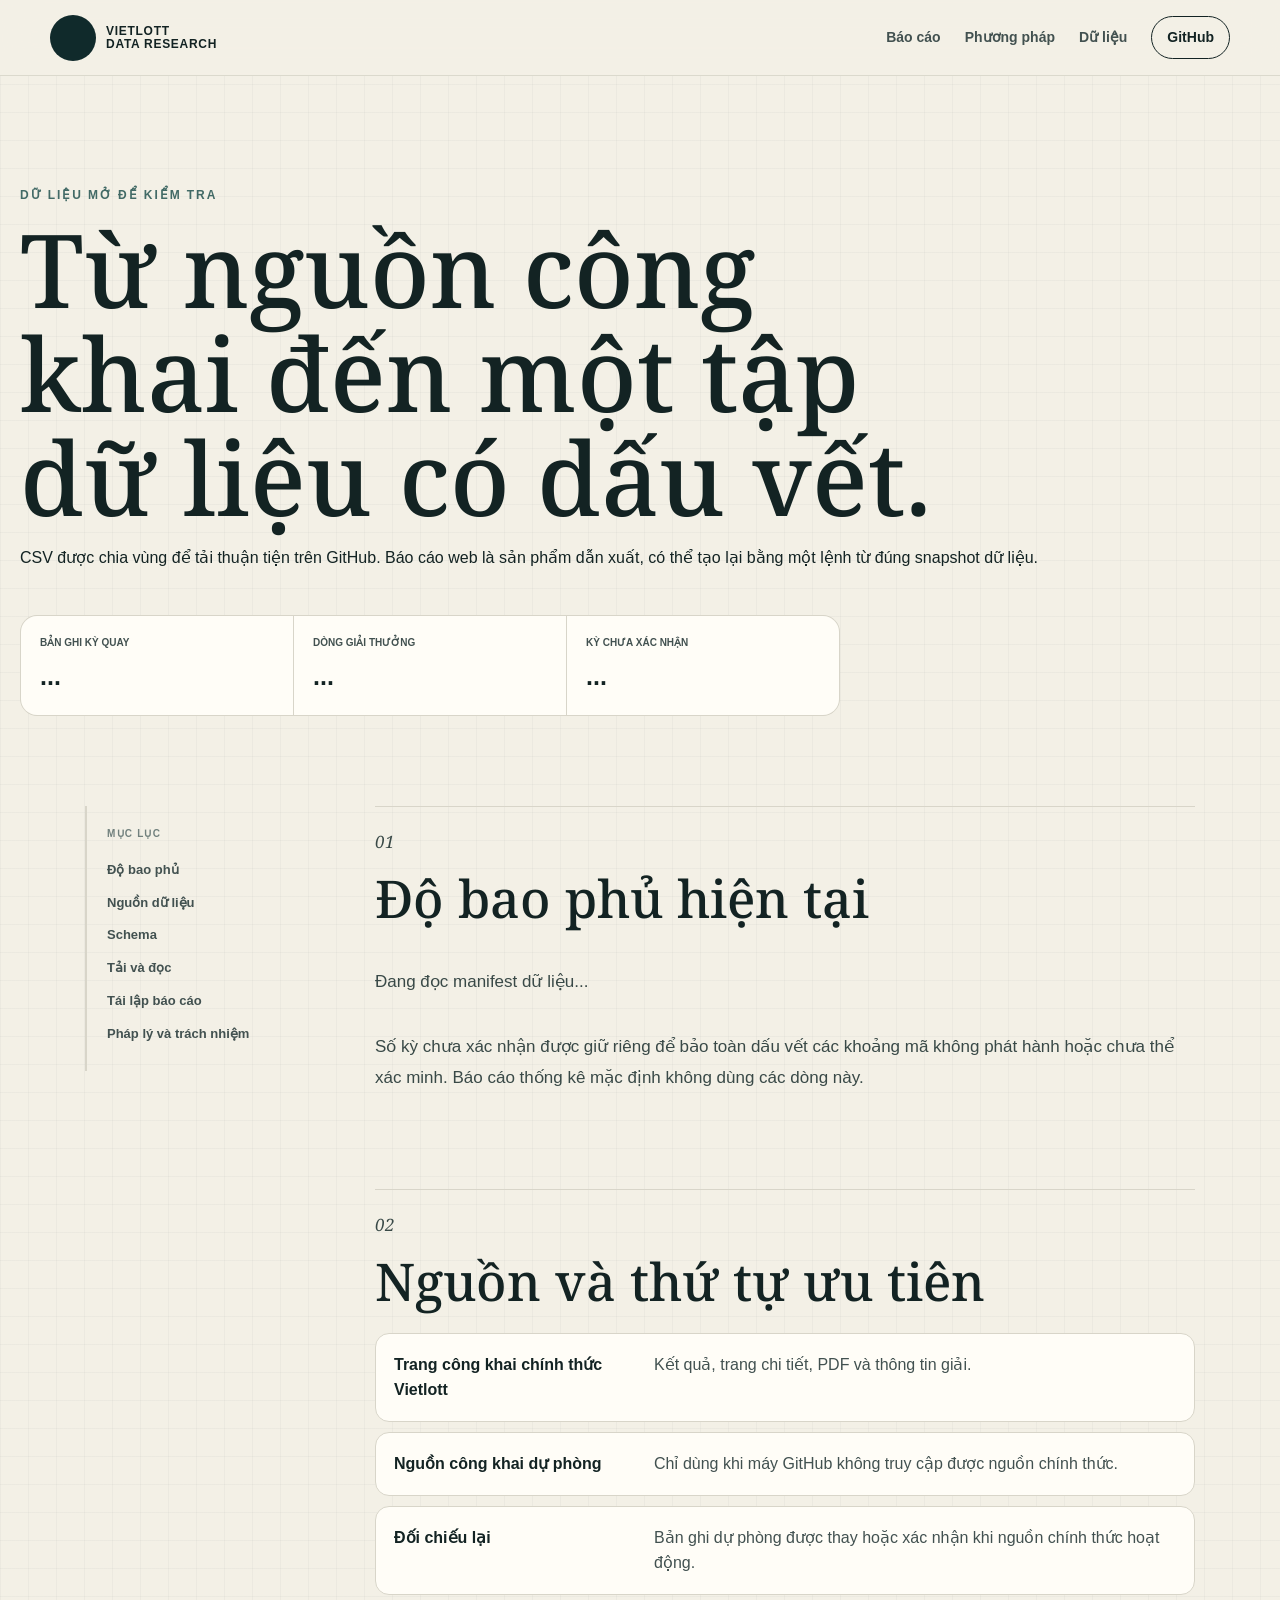
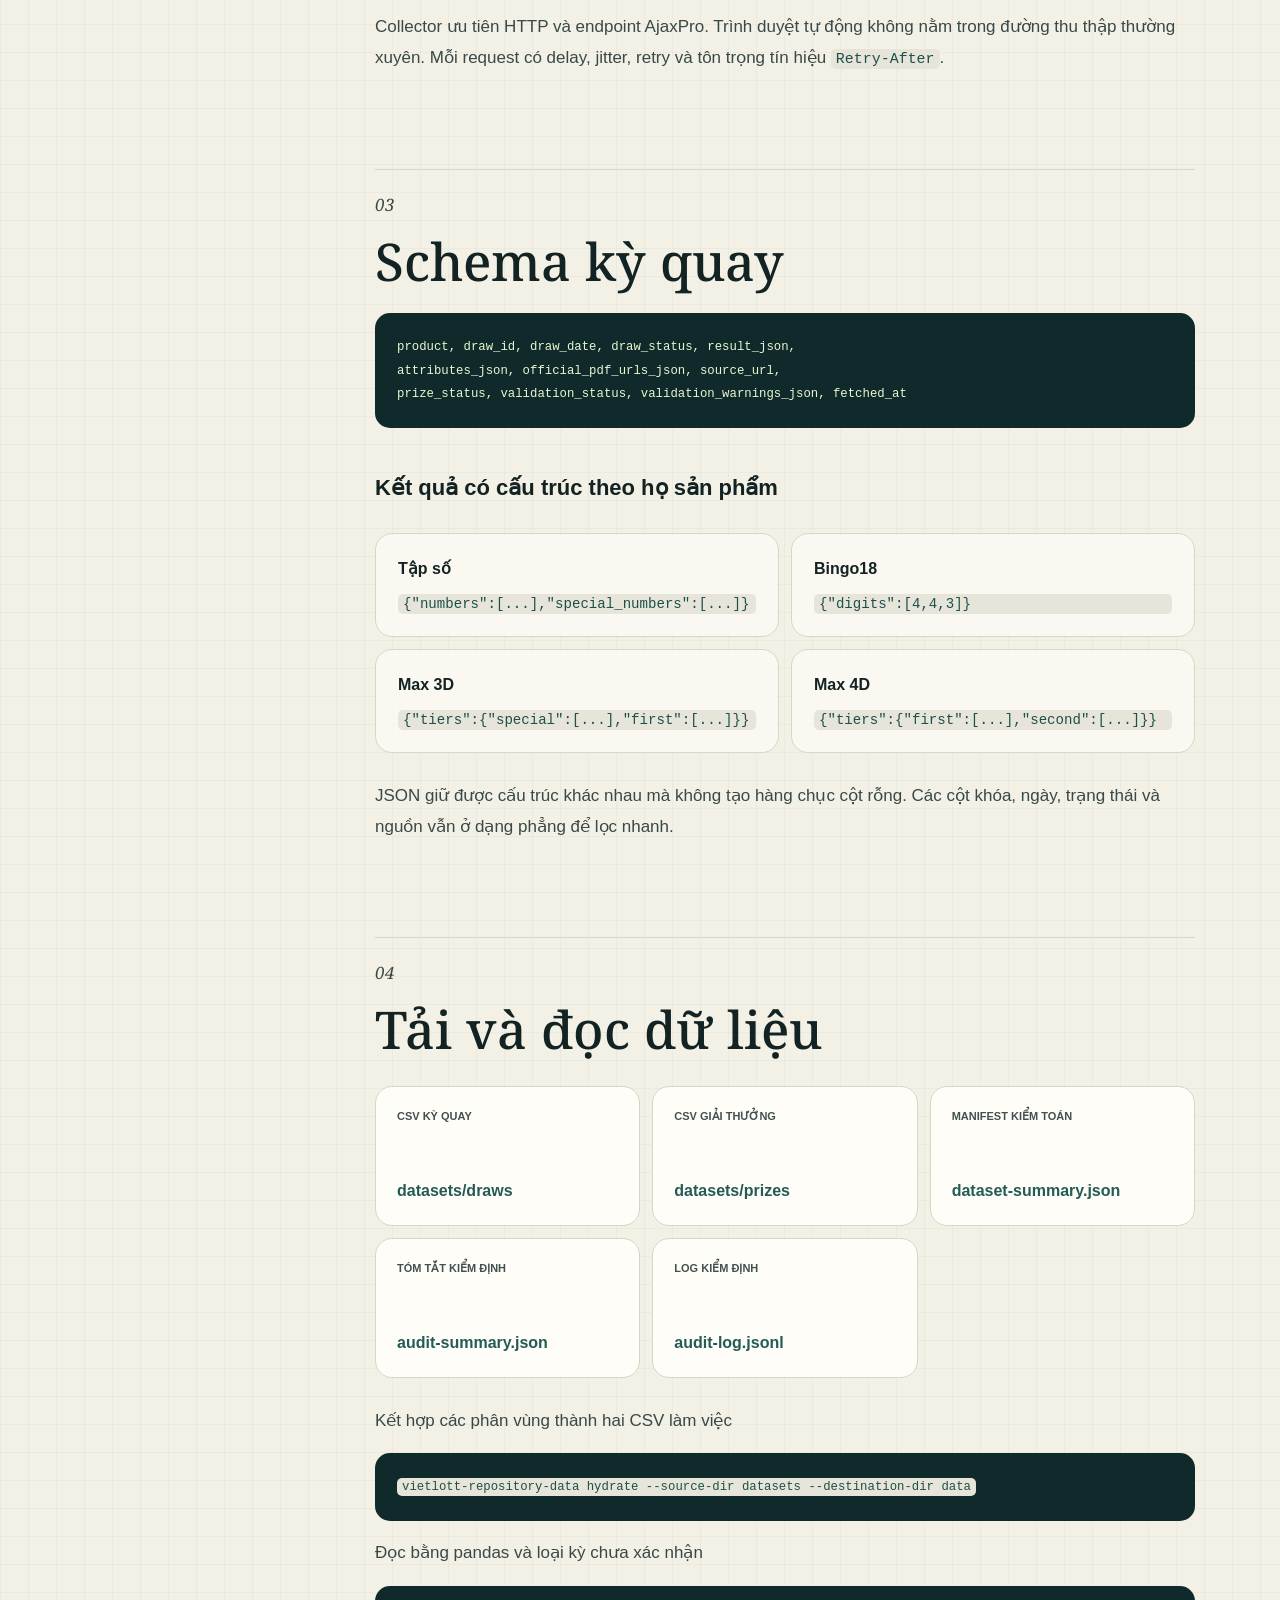
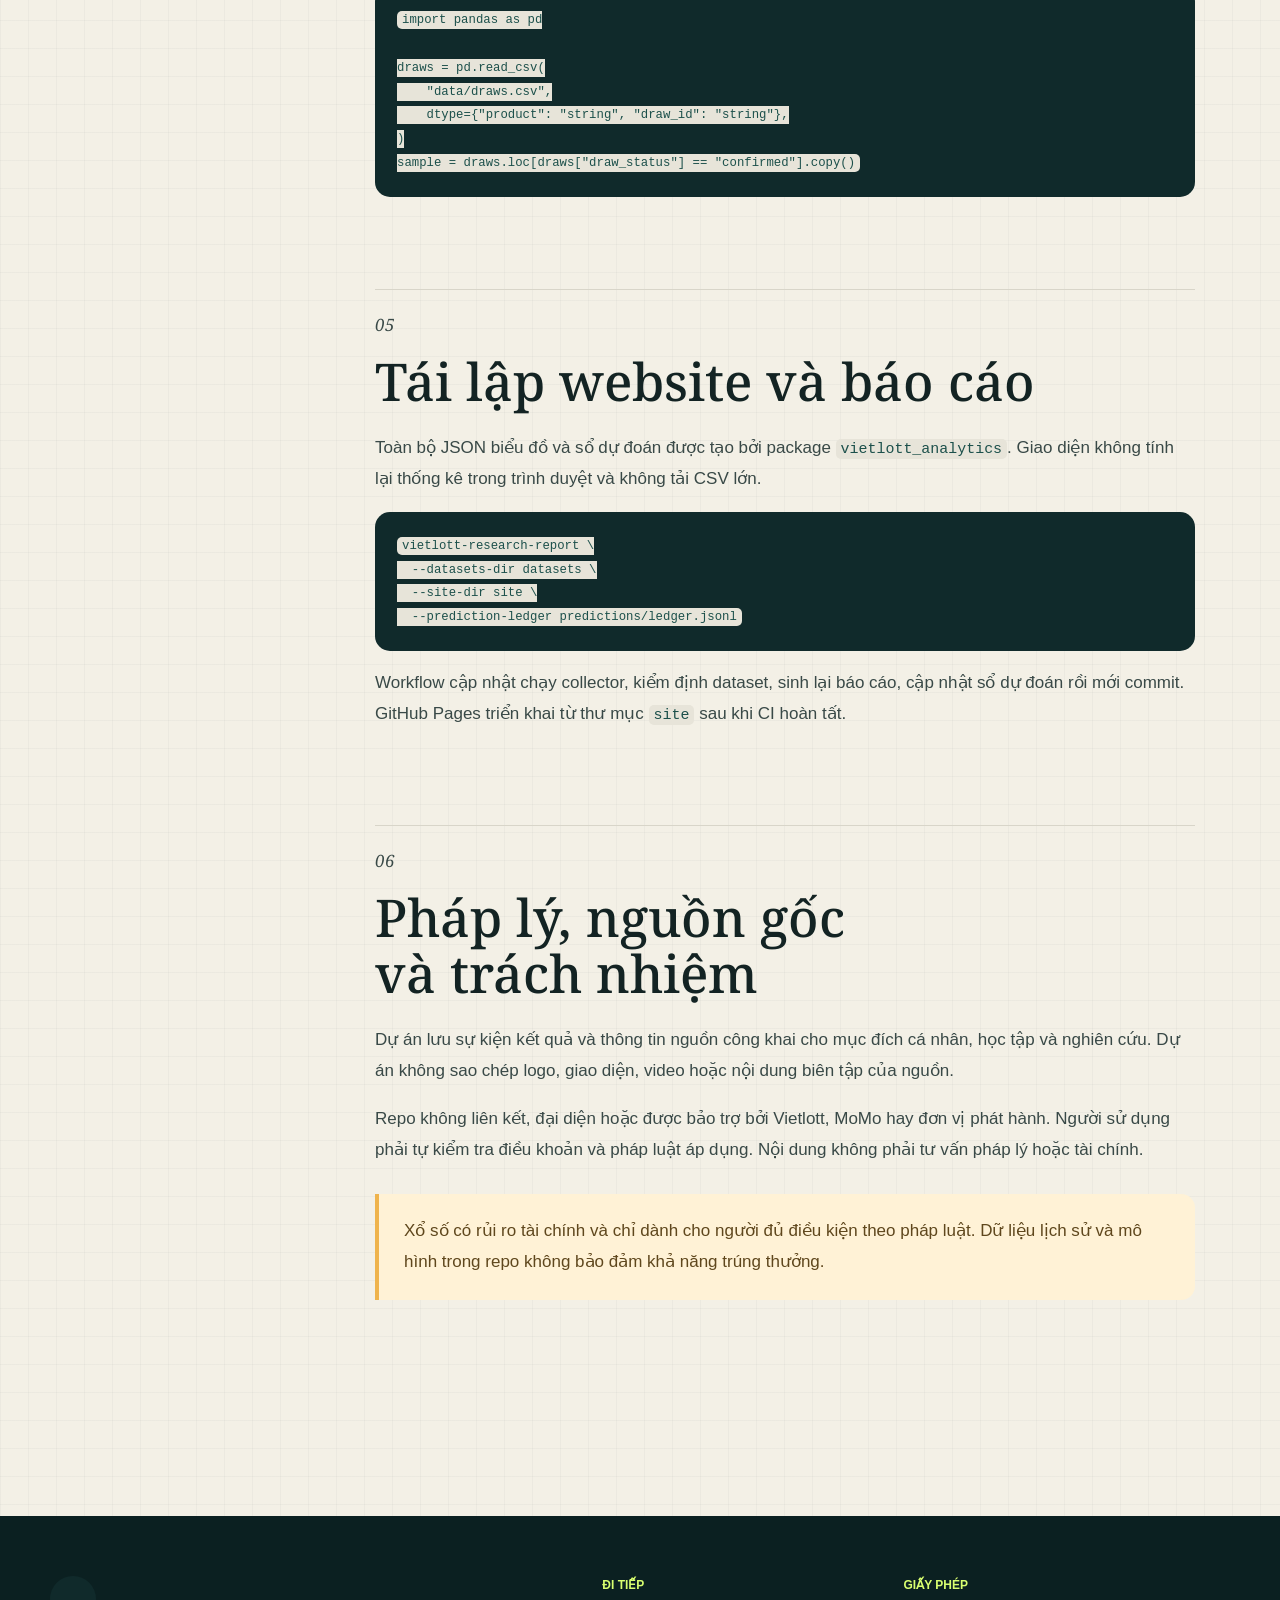
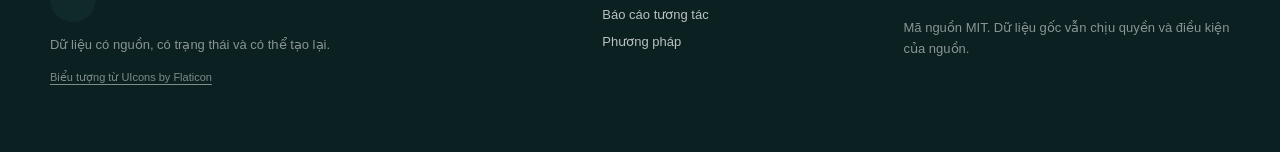
==== site/du-lieu.html @ ab38c153 "Làm rõ tổng kết sổ dự đoán" ====
<!doctype html>
<html lang="vi">
<head>
  <meta charset="utf-8">
  <meta name="viewport" content="width=device-width, initial-scale=1">
  <meta name="description" content="Cấu trúc dữ liệu, nguồn và cách tái lập Vietlott Data Research.">
  <meta name="theme-color" content="#102a2b">
  <title>Dữ liệu và tái lập | Vietlott Data Research</title>
  <link rel="icon" href="assets/favicon.svg?v=20260614-9" type="image/svg+xml">
  <link rel="preconnect" href="https://fonts.googleapis.com">
  <link rel="preconnect" href="https://fonts.gstatic.com" crossorigin>
  <link rel="stylesheet" href="https://fonts.googleapis.com/css2?family=Noto+Serif:ital,wght@0,400;0,500;1,400;1,500&amp;display=swap">
  <link rel="stylesheet" href="https://cdn-uicons.flaticon.com/3.0.0/uicons-regular-rounded/css/uicons-regular-rounded.css">
  <link rel="stylesheet" href="assets/styles.css?v=20260615-3">
  <script src="assets/docs.js?v=20260614-2" defer></script>
</head>
<body>
  <a class="skip-link" href="#main">Bỏ qua điều hướng</a>
  <header class="site-header">
    <a class="brand" href="index.html">
      <span class="brand-mark" aria-hidden="true"><i class="fi fi-rr-crystal-ball"></i></span>
      <span class="brand-copy">Vietlott<br>Data Research</span>
    </a>
    <nav class="site-nav document-nav" aria-label="Điều hướng chính">
      <a href="index.html">Báo cáo</a>
      <a href="phuong-phap.html">Phương pháp</a>
      <a href="du-lieu.html" aria-current="page">Dữ liệu</a>
      <a class="nav-github" href="https://github.com/NhanAZ/vietlott-data-research">GitHub</a>
    </nav>
  </header>

  <main id="main" class="document-shell">
    <header class="document-hero data-hero">
      <p class="eyebrow">Dữ liệu mở để kiểm tra</p>
      <h1>Từ nguồn công khai đến một tập dữ liệu có dấu vết.</h1>
      <p>
        CSV được chia vùng để tải thuận tiện trên GitHub. Báo cáo web là sản phẩm
        dẫn xuất, có thể tạo lại bằng một lệnh từ đúng snapshot dữ liệu.
      </p>
      <div class="document-stats">
        <div><span>Bản ghi kỳ quay</span><strong data-manifest="draw_rows">...</strong></div>
        <div><span>Dòng giải thưởng</span><strong data-manifest="prize_rows">...</strong></div>
        <div><span>Kỳ chưa xác nhận</span><strong data-manifest="not_confirmed_rows">...</strong></div>
      </div>
    </header>

    <div class="document-layout">
      <aside class="document-toc">
        <strong>Mục lục</strong>
        <a href="#bao-phu">Độ bao phủ</a>
        <a href="#nguon">Nguồn dữ liệu</a>
        <a href="#schema">Schema</a>
        <a href="#tai">Tải và đọc</a>
        <a href="#tai-lap">Tái lập báo cáo</a>
        <a href="#phap-ly">Pháp lý và trách nhiệm</a>
      </aside>

      <article class="research-article">
        <section id="bao-phu">
          <p class="article-index">01</p>
          <h2>Độ bao phủ hiện tại</h2>
          <div id="coverage-table" class="table-wrap">
            <p>Đang đọc manifest dữ liệu...</p>
          </div>
          <p>
            Số kỳ chưa xác nhận được giữ riêng để bảo toàn dấu vết các khoảng mã không
            phát hành hoặc chưa thể xác minh. Báo cáo thống kê mặc định không dùng các dòng này.
          </p>
        </section>

        <section id="nguon">
          <p class="article-index">02</p>
          <h2>Nguồn và thứ tự ưu tiên</h2>
          <ol class="source-order">
            <li><strong>Trang công khai chính thức Vietlott</strong><span>Kết quả, trang chi tiết, PDF và thông tin giải.</span></li>
            <li><strong>Nguồn công khai dự phòng</strong><span>Chỉ dùng khi máy GitHub không truy cập được nguồn chính thức.</span></li>
            <li><strong>Đối chiếu lại</strong><span>Bản ghi dự phòng được thay hoặc xác nhận khi nguồn chính thức hoạt động.</span></li>
          </ol>
          <p>
            Collector ưu tiên HTTP và endpoint AjaxPro. Trình duyệt tự động không nằm
            trong đường thu thập thường xuyên. Mỗi request có delay, jitter, retry và
            tôn trọng tín hiệu <code>Retry-After</code>.
          </p>
        </section>

        <section id="schema">
          <p class="article-index">03</p>
          <h2>Schema kỳ quay</h2>
          <div class="code-block">
            <code>product, draw_id, draw_date, draw_status, result_json,<br>
            attributes_json, official_pdf_urls_json, source_url,<br>
            prize_status, validation_status, validation_warnings_json, fetched_at</code>
          </div>
          <h3>Kết quả có cấu trúc theo họ sản phẩm</h3>
          <div class="schema-grid">
            <article><strong>Tập số</strong><code>{"numbers":[...],"special_numbers":[...]}</code></article>
            <article><strong>Bingo18</strong><code>{"digits":[4,4,3]}</code></article>
            <article><strong>Max 3D</strong><code>{"tiers":{"special":[...],"first":[...]}}</code></article>
            <article><strong>Max 4D</strong><code>{"tiers":{"first":[...],"second":[...]}}</code></article>
          </div>
          <p>
            JSON giữ được cấu trúc khác nhau mà không tạo hàng chục cột rỗng. Các cột
            khóa, ngày, trạng thái và nguồn vẫn ở dạng phẳng để lọc nhanh.
          </p>
        </section>

        <section id="tai">
          <p class="article-index">04</p>
          <h2>Tải và đọc dữ liệu</h2>
          <div class="download-grid">
            <a href="https://github.com/NhanAZ/vietlott-data-research/tree/main/datasets/draws">
              <span>CSV kỳ quay</span><strong>datasets/draws</strong>
            </a>
            <a href="https://github.com/NhanAZ/vietlott-data-research/tree/main/datasets/prizes">
              <span>CSV giải thưởng</span><strong>datasets/prizes</strong>
            </a>
            <a href="https://github.com/NhanAZ/vietlott-data-research/blob/main/datasets/metadata/dataset-summary.json">
              <span>Manifest kiểm toán</span><strong>dataset-summary.json</strong>
            </a>
            <a href="data/audit-summary.json">
              <span>Tóm tắt kiểm định</span><strong>audit-summary.json</strong>
            </a>
            <a href="data/audit-log.jsonl">
              <span>Log kiểm định</span><strong>audit-log.jsonl</strong>
            </a>
          </div>
          <p>Kết hợp các phân vùng thành hai CSV làm việc</p>
          <pre><code>vietlott-repository-data hydrate --source-dir datasets --destination-dir data</code></pre>
          <p>Đọc bằng pandas và loại kỳ chưa xác nhận</p>
          <pre><code>import pandas as pd

draws = pd.read_csv(
    "data/draws.csv",
    dtype={"product": "string", "draw_id": "string"},
)
sample = draws.loc[draws["draw_status"] == "confirmed"].copy()</code></pre>
        </section>

        <section id="tai-lap">
          <p class="article-index">05</p>
          <h2>Tái lập website và báo cáo</h2>
          <p>
            Toàn bộ JSON biểu đồ và sổ dự đoán được tạo bởi package
            <code>vietlott_analytics</code>. Giao diện không tính lại thống kê trong
            trình duyệt và không tải CSV lớn.
          </p>
          <pre><code>vietlott-research-report \
  --datasets-dir datasets \
  --site-dir site \
  --prediction-ledger predictions/ledger.jsonl</code></pre>
          <p>
            Workflow cập nhật chạy collector, kiểm định dataset, sinh lại báo cáo,
            cập nhật sổ dự đoán rồi mới commit. GitHub Pages triển khai từ thư mục
            <code>site</code> sau khi CI hoàn tất.
          </p>
        </section>

        <section id="phap-ly">
          <p class="article-index">06</p>
          <h2>Pháp lý, nguồn gốc và trách nhiệm</h2>
          <p>
            Dự án lưu sự kiện kết quả và thông tin nguồn công khai cho mục đích cá
            nhân, học tập và nghiên cứu. Dự án không sao chép logo, giao diện, video
            hoặc nội dung biên tập của nguồn.
          </p>
          <p>
            Repo không liên kết, đại diện hoặc được bảo trợ bởi Vietlott, MoMo hay
            đơn vị phát hành. Người sử dụng phải tự kiểm tra điều khoản và pháp luật
            áp dụng. Nội dung không phải tư vấn pháp lý hoặc tài chính.
          </p>
          <p class="callout warning">
            Xổ số có rủi ro tài chính và chỉ dành cho người đủ điều kiện theo pháp luật.
            Dữ liệu lịch sử và mô hình trong repo không bảo đảm khả năng trúng thưởng.
          </p>
        </section>
      </article>
    </div>
  </main>

  <footer class="site-footer">
    <div class="shell footer-grid">
      <div>
        <span class="brand-mark" aria-hidden="true"><i class="fi fi-rr-crystal-ball"></i></span>
        <p>Dữ liệu có nguồn, có trạng thái và có thể tạo lại.</p>
        <a class="icon-credit" href="https://www.flaticon.com/free-icon-font/crystal-ball_8034121">Biểu tượng từ UIcons by Flaticon</a>
      </div>
      <div><strong>Đi tiếp</strong><a href="index.html">Báo cáo tương tác</a><a href="phuong-phap.html">Phương pháp</a></div>
      <div><strong>Giấy phép</strong><p>Mã nguồn MIT. Dữ liệu gốc vẫn chịu quyền và điều kiện của nguồn.</p></div>
    </div>
  </footer>
</body>
</html>
---- site/assets/styles.css ----
:root {
  --ink: #132323;
  --ink-soft: #425150;
  --forest: #102a2b;
  --forest-2: #173d3c;
  --cream: #f3f0e6;
  --paper: #fffdf7;
  --line: #d8d5c9;
  --acid: #d9ff70;
  --amber: #efb34c;
  --coral: #ed765f;
  --cyan: #64c8c3;
  --blue: #5e79d7;
  --shadow: 0 20px 55px rgb(16 42 43 / 9%);
  --radius: 22px;
  --shell: min(1180px, calc(100vw - 40px));
  --font-display: "Noto Serif", "Times New Roman", serif;
}

* {
  box-sizing: border-box;
}

[hidden] {
  display: none !important;
}

html {
  scroll-behavior: smooth;
}

section[id] {
  scroll-margin-top: 76px;
}

body {
  margin: 0;
  background:
    linear-gradient(rgb(19 35 35 / 3%) 1px, transparent 1px),
    linear-gradient(90deg, rgb(19 35 35 / 3%) 1px, transparent 1px),
    var(--cream);
  background-size: 28px 28px;
  color: var(--ink);
  font-family: "Aptos", "Segoe UI", Arial, sans-serif;
  line-height: 1.6;
}

button,
input,
select {
  font: inherit;
}

a {
  color: inherit;
}

.skip-link {
  position: fixed;
  z-index: 100;
  top: 12px;
  left: 12px;
  padding: 10px 14px;
  background: var(--acid);
  color: var(--forest);
  transform: translateY(-150%);
}

.skip-link:focus {
  transform: translateY(0);
}

.shell {
  width: var(--shell);
  margin-inline: auto;
}

.site-header {
  position: sticky;
  z-index: 50;
  top: 0;
  display: flex;
  align-items: center;
  justify-content: space-between;
  min-height: 76px;
  padding: 12px max(20px, calc((100vw - 1180px) / 2));
  border-bottom: 1px solid rgb(216 213 201 / 85%);
  background: rgb(243 240 230 / 92%);
  backdrop-filter: blur(18px);
}

.brand {
  display: inline-flex;
  gap: 10px;
  align-items: center;
  color: var(--ink);
  text-decoration: none;
}

.brand-mark {
  display: inline-grid;
  width: 46px;
  height: 46px;
  place-items: center;
  border-radius: 50%;
  background: var(--forest);
  color: var(--acid);
}

.brand-mark i {
  display: block;
  height: 23px;
  font-size: 23px;
  line-height: 1;
}

.brand-copy {
  font-size: 12px;
  font-weight: 800;
  line-height: 1.05;
  letter-spacing: 0.06em;
  text-transform: uppercase;
}

.site-nav {
  display: flex;
  gap: 24px;
  align-items: center;
}

.site-nav a {
  color: var(--ink-soft);
  font-size: 14px;
  font-weight: 700;
  text-decoration: none;
}

.site-nav a:hover {
  color: var(--ink);
}

.site-nav .nav-github {
  padding: 9px 15px;
  border: 1px solid var(--ink);
  border-radius: 999px;
  color: var(--ink);
}

.menu-button {
  display: none;
  border: 0;
  background: transparent;
  color: var(--ink);
  font-weight: 800;
}

.hero {
  display: grid;
  min-height: 690px;
  grid-template-columns: 1.1fr 0.9fr;
  gap: 60px;
  align-items: center;
  padding-block: 92px 74px;
}

.eyebrow,
.panel-kicker {
  margin: 0 0 12px;
  color: #426a66;
  font-size: 12px;
  font-weight: 900;
  letter-spacing: 0.16em;
  text-transform: uppercase;
}

.hero h1,
.section-heading h2,
.product-masthead h2,
.closing blockquote {
  font-family: var(--font-display);
  font-kerning: normal;
  text-wrap: balance;
}

.hero h1 {
  max-width: 760px;
  margin: 0;
  font-size: clamp(48px, 6vw, 82px);
  font-weight: 500;
  line-height: 0.96;
  letter-spacing: normal;
}

.hero h1 span {
  color: #54716d;
  font-style: italic;
}

.hero-lead {
  max-width: 660px;
  margin: 34px 0 0;
  color: var(--ink-soft);
  font-size: 19px;
  line-height: 1.65;
}

.hero-actions {
  display: flex;
  gap: 12px;
  margin-top: 34px;
}

.button {
  display: inline-flex;
  min-height: 48px;
  align-items: center;
  justify-content: center;
  padding: 0 20px;
  border-radius: 999px;
  font-size: 14px;
  font-weight: 900;
  text-decoration: none;
}

.button-primary {
  background: var(--forest);
  color: var(--paper);
}

.button-primary:hover {
  background: var(--forest-2);
}

.button-quiet {
  border: 1px solid var(--line);
  background: rgb(255 253 247 / 55%);
}

.hero-figure {
  position: relative;
  min-height: 480px;
  overflow: hidden;
  border-radius: 46% 54% 38% 62% / 55% 44% 56% 45%;
  background:
    radial-gradient(circle at 67% 30%, rgb(217 255 112 / 88%) 0 4%, transparent 4.5%),
    radial-gradient(circle at 24% 70%, rgb(100 200 195 / 48%) 0 7%, transparent 7.5%),
    var(--forest);
  box-shadow: var(--shadow);
  color: var(--paper);
}

.hero-figure::before {
  position: absolute;
  inset: 13%;
  border: 1px dashed rgb(255 255 255 / 25%);
  border-radius: 50%;
  content: "";
}

.orbit {
  position: absolute;
  border: 1px solid rgb(255 255 255 / 14%);
  border-radius: 50%;
}

.orbit-one {
  inset: 25%;
}

.orbit-two {
  inset: 37%;
}

.hero-number {
  position: absolute;
  top: 50%;
  left: 50%;
  display: flex;
  flex-direction: column;
  text-align: center;
  transform: translate(-50%, -50%);
}

.hero-number strong {
  color: var(--acid);
  font-size: clamp(44px, 5.5vw, 76px);
  line-height: 1;
  letter-spacing: -0.06em;
}

.hero-number span {
  margin-top: 8px;
  color: rgb(255 255 255 / 65%);
  font-size: 12px;
  font-weight: 800;
  letter-spacing: 0.11em;
  text-transform: uppercase;
}

.hero-badge {
  position: absolute;
  display: flex;
  min-width: 130px;
  gap: 8px;
  align-items: center;
  padding: 12px 15px;
  border: 1px solid rgb(255 255 255 / 15%);
  border-radius: 16px;
  background: rgb(255 255 255 / 10%);
  box-shadow: 0 14px 32px rgb(0 0 0 / 14%);
  font-size: 12px;
  backdrop-filter: blur(12px);
}

.hero-badge strong {
  color: var(--acid);
  font-size: 19px;
}

.hero-badge-a {
  top: 18%;
  left: 10%;
}

.hero-badge-b {
  right: 7%;
  bottom: 20%;
}

.hero-badge-c {
  bottom: 9%;
  left: 21%;
}

.hero-badge-c span,
.hero-badge-b span {
  color: rgb(255 255 255 / 65%);
}

.status-dot {
  width: 9px;
  height: 9px;
  border-radius: 50%;
  background: var(--acid);
  box-shadow: 0 0 0 5px rgb(217 255 112 / 13%);
}

.quick-read {
  padding-block: 80px 96px;
}

.section-heading {
  display: flex;
  gap: 50px;
  align-items: end;
  justify-content: space-between;
  margin-bottom: 32px;
}

.section-heading.compact {
  display: block;
}

.section-heading h2 {
  max-width: 780px;
  margin: 0;
  font-size: clamp(38px, 5vw, 62px);
  font-weight: 500;
  line-height: 1.08;
  letter-spacing: normal;
}

.section-heading > p {
  max-width: 430px;
  margin: 0;
  color: var(--ink-soft);
}

.principle-grid {
  display: grid;
  grid-template-columns: repeat(3, 1fr);
  gap: 16px;
}

.principle-card {
  position: relative;
  min-height: 270px;
  padding: 30px;
  overflow: hidden;
  border: 1px solid var(--line);
  border-radius: var(--radius);
  background: rgb(255 253 247 / 72%);
}

.principle-card h3 {
  max-width: 250px;
  margin: 74px 0 10px;
  font-size: 23px;
  line-height: 1.15;
}

.principle-card p {
  margin: 0;
  color: var(--ink-soft);
}

.principle-index {
  position: absolute;
  top: 22px;
  right: 24px;
  color: #9aa39c;
  font-family: var(--font-display);
  font-size: 28px;
  font-style: italic;
}

.principle-card::after {
  position: absolute;
  top: 28px;
  left: 28px;
  width: 34px;
  height: 34px;
  border: 8px solid var(--acid);
  border-radius: 50%;
  content: "";
}

.principle-card:nth-child(2)::after {
  border-color: var(--cyan);
}

.principle-card:nth-child(3)::after {
  border-color: var(--amber);
}

.project-stance {
  padding-bottom: 110px;
}

.stance-intro {
  display: grid;
  grid-template-columns: 1.15fr 0.85fr;
  gap: 80px;
  align-items: end;
  padding-top: 46px;
  border-top: 1px solid var(--line);
}

.stance-intro .eyebrow {
  grid-column: 1 / -1;
  margin-bottom: -58px;
}

.stance-intro h2 {
  margin: 0;
  font-family: var(--font-display);
  font-size: clamp(38px, 4.8vw, 62px);
  font-weight: 500;
  line-height: 1.08;
  letter-spacing: normal;
}

.stance-intro > p:last-child {
  margin: 0;
  color: var(--ink-soft);
  font-size: 17px;
}

.stance-verdict {
  display: grid;
  grid-template-columns: 0.7fr 0.55fr 1.4fr;
  gap: 24px;
  align-items: center;
  margin-top: 38px;
  padding: 26px 30px;
  border-radius: 20px;
  background: var(--forest);
  color: var(--paper);
}

.stance-verdict > span {
  color: rgb(255 255 255 / 58%);
  font-size: 11px;
  font-weight: 850;
  letter-spacing: 0.08em;
  text-transform: uppercase;
}

.stance-verdict strong {
  color: var(--acid);
  font-size: 34px;
  letter-spacing: -0.035em;
}

.stance-verdict p {
  margin: 0;
  color: rgb(255 255 255 / 76%);
}

.stance-grid {
  display: grid;
  grid-template-columns: repeat(3, 1fr);
  gap: 12px;
  margin-top: 12px;
}

.stance-grid article {
  min-height: 225px;
  padding: 25px;
  border: 1px solid var(--line);
  border-radius: 18px;
  background: rgb(255 253 247 / 68%);
}

.stance-grid span {
  display: block;
  margin-bottom: 45px;
  color: #5c716e;
  font-size: 10px;
  font-weight: 850;
  letter-spacing: 0.1em;
  text-transform: uppercase;
}

.stance-grid strong {
  display: block;
  font-size: 20px;
  line-height: 1.25;
}

.stance-grid p {
  margin: 10px 0 0;
  color: var(--ink-soft);
  font-size: 13px;
}

.stance-disclaimer {
  margin: 18px 0 0;
  padding-left: 16px;
  border-left: 3px solid var(--coral);
  color: #6f514b;
  font-size: 13px;
}

.data-ribbon {
  border-block: 1px solid rgb(255 255 255 / 12%);
  background: var(--forest);
  color: var(--paper);
}

.data-ribbon-inner {
  display: grid;
  grid-template-columns: repeat(4, 1fr);
}

.data-ribbon-inner > div {
  display: flex;
  min-height: 126px;
  flex-direction: column;
  justify-content: center;
  padding: 24px;
  border-left: 1px solid rgb(255 255 255 / 12%);
}

.data-ribbon-inner > div:last-child {
  border-right: 1px solid rgb(255 255 255 / 12%);
}

.data-ribbon span {
  color: rgb(255 255 255 / 58%);
  font-size: 12px;
  font-weight: 800;
  letter-spacing: 0.11em;
  text-transform: uppercase;
}

.data-ribbon strong {
  color: var(--acid);
  font-size: 29px;
}

.audit-overview {
  padding-block: 100px 0;
}

.audit-summary-grid {
  display: grid;
  grid-template-columns: repeat(3, 1fr);
  gap: 14px;
}

.audit-summary-grid article,
.audit-conclusion-card {
  border: 1px solid var(--line);
  border-radius: 24px;
  background: rgb(255 253 247 / 68%);
  box-shadow: var(--shadow);
}

.audit-summary-grid article {
  padding: 24px;
}

.audit-summary-grid span,
.audit-conclusion-card span,
.audit-mini-grid span {
  display: block;
  color: #426a66;
  font-size: 11px;
  font-weight: 900;
  letter-spacing: 0.11em;
  text-transform: uppercase;
}

.audit-summary-grid strong {
  display: block;
  margin-top: 12px;
  color: var(--forest);
  font-size: 38px;
  line-height: 1;
}

.audit-summary-grid small {
  display: block;
  margin-top: 10px;
  color: var(--ink-soft);
}

.audit-conclusion-card {
  display: grid;
  grid-template-columns: 0.4fr 1fr auto;
  gap: 20px;
  align-items: center;
  margin-top: 14px;
  padding: 24px;
}

.audit-conclusion-card p {
  margin: 0;
  color: var(--ink-soft);
}

.audit-conclusion-card small {
  color: #71807c;
  font-weight: 800;
}

.audit-log-panel {
  margin-top: 14px;
  border: 1px solid var(--line);
  border-radius: 24px;
  background: rgb(255 253 247 / 72%);
  box-shadow: var(--shadow);
}

.audit-log-panel summary {
  display: flex;
  gap: 18px;
  align-items: center;
  justify-content: space-between;
  padding: 20px 24px;
  cursor: pointer;
  list-style: none;
}

.audit-log-panel summary::-webkit-details-marker {
  display: none;
}

.audit-log-panel summary::after {
  display: grid;
  width: 34px;
  height: 34px;
  flex: 0 0 auto;
  place-items: center;
  border: 1px solid var(--line);
  border-radius: 50%;
  content: "+";
  font-size: 20px;
  font-weight: 900;
}

.audit-log-panel[open] summary::after {
  content: "-";
}

.audit-log-panel summary span {
  color: #426a66;
  font-size: 12px;
  font-weight: 900;
  letter-spacing: 0.11em;
  text-transform: uppercase;
}

.audit-log-panel summary strong {
  color: var(--forest);
}

.audit-log-visual {
  display: grid;
  gap: 14px;
  padding: 0 24px 24px;
}

.audit-log-lead,
.audit-signal-card,
.audit-product-card {
  border: 1px solid var(--line);
  border-radius: 20px;
  background: #fbf8ef;
}

.audit-log-lead {
  display: grid;
  grid-template-columns: 1fr auto;
  gap: 18px;
  align-items: center;
  padding: 18px;
}

.audit-log-lead span,
.audit-signal-card span,
.audit-product-top span {
  display: block;
  color: #55716d;
  font-size: 10px;
  font-weight: 900;
  letter-spacing: 0.1em;
  text-transform: uppercase;
}

.audit-log-lead strong,
.audit-signal-card strong {
  display: block;
  margin-top: 6px;
  line-height: 1.35;
}

.audit-log-statuses,
.audit-status-pills {
  display: flex;
  flex-wrap: wrap;
  gap: 7px;
}

.audit-status-pill {
  display: inline-flex;
  gap: 6px;
  align-items: center;
  padding: 6px 9px;
  border-radius: 999px;
  background: #edf0e6;
  color: #50605c;
  font-size: 11px;
  font-weight: 850;
}

.audit-status-pill.watch {
  background: rgb(239 179 76 / 18%);
  color: #8a5b12;
}

.audit-status-pill.review {
  background: rgb(237 118 95 / 18%);
  color: #9d3c2b;
}

.audit-status-pill.skipped {
  background: #ebe3d2;
  color: #756751;
}

.audit-signal-card {
  padding: 18px;
  border-left-width: 5px;
}

.audit-signal-card.watch,
.audit-product-card.watch {
  border-left-color: var(--amber);
}

.audit-signal-card.review,
.audit-product-card.review {
  border-left-color: var(--coral);
}

.audit-signal-card.pass,
.audit-product-card.pass {
  border-left-color: #9ab7a5;
}

.audit-signal-card.skipped,
.audit-product-card.skipped {
  border-left-color: #b9b3a5;
}

.audit-signal-card p {
  margin: 8px 0 0;
  color: var(--ink-soft);
}

.audit-log-products {
  display: grid;
  grid-template-columns: repeat(2, minmax(0, 1fr));
  gap: 12px;
}

.audit-product-card {
  padding: 16px;
  border-left-width: 5px;
}

.audit-product-top {
  display: flex;
  gap: 12px;
  align-items: start;
  justify-content: space-between;
}

.audit-product-top strong {
  display: block;
  margin-top: 4px;
  font-size: 18px;
}

.audit-product-top small {
  flex: 0 0 auto;
  color: #6d7976;
  font-weight: 800;
}

.audit-product-card .audit-status-pills {
  margin-top: 12px;
}

.audit-signal {
  display: grid;
  gap: 3px;
  margin: 14px 0 0;
  padding: 12px;
  border-radius: 14px;
  background: #f0eadf;
}

.audit-signal b,
.audit-signal span,
.audit-signal em {
  display: block;
}

.audit-signal span,
.audit-product-card > p {
  color: var(--ink-soft);
  font-size: 13px;
}

.audit-signal em {
  color: #5b6d69;
  font-style: normal;
  font-weight: 850;
}

.audit-product-card > p {
  margin: 12px 0 0;
}

.audit-log-actions {
  display: flex;
  gap: 10px;
  justify-content: flex-end;
  padding: 2px 24px 24px;
}

.audit-log-actions a {
  display: inline-flex;
  min-height: 44px;
  align-items: center;
  justify-content: center;
  padding: 10px 14px;
  border: 1px solid var(--forest);
  border-radius: 999px;
  background: var(--paper);
  box-shadow: 0 4px 12px rgb(16 42 43 / 5%);
  color: var(--forest);
  font-size: 13px;
  font-weight: 900;
  text-decoration: none;
}

.audit-log-actions a:hover {
  background: var(--forest);
  color: var(--paper);
}

.analysis-section {
  padding-block: 110px;
}

.product-tabs {
  display: flex;
  gap: 8px;
  margin-bottom: 24px;
  padding: 7px;
  overflow-x: auto;
  border: 1px solid var(--line);
  border-radius: 18px;
  background: rgb(255 253 247 / 60%);
}

.product-tab {
  flex: 0 0 auto;
  padding: 10px 15px;
  border: 0;
  border-radius: 12px;
  background: transparent;
  color: var(--ink-soft);
  cursor: pointer;
  font-size: 13px;
  font-weight: 850;
}

.product-tab[aria-selected="true"] {
  background: var(--forest);
  color: var(--acid);
  box-shadow: 0 8px 22px rgb(16 42 43 / 20%);
}

.product-tab .inactive-tag {
  margin-left: 5px;
  color: #9ba6a3;
  font-size: 9px;
  text-transform: uppercase;
}

.loading-card {
  display: flex;
  min-height: 72px;
  gap: 12px;
  align-items: center;
  justify-content: center;
  margin-bottom: 18px;
  border: 1px solid var(--line);
  border-radius: 16px;
  background: rgb(255 253 247 / 64%);
  color: var(--ink-soft);
  font-size: 13px;
}

.loader {
  width: 18px;
  height: 18px;
  border: 2px solid #c8c8bf;
  border-top-color: var(--forest);
  border-radius: 50%;
  animation: spin 0.8s linear infinite;
}

@keyframes spin {
  to { transform: rotate(360deg); }
}

.dashboard,
.analysis-kind {
  display: grid;
  gap: 18px;
}

.dashboard > *,
.analysis-kind,
.two-column > *,
.panel,
.heatmap-wrap,
.table-wrap {
  min-width: 0;
  max-width: 100%;
}

.panel {
  padding: 28px;
  border: 1px solid var(--line);
  border-radius: var(--radius);
  background: rgb(255 253 247 / 88%);
  box-shadow: 0 7px 24px rgb(16 42 43 / 4%);
}

.panel-dark {
  border-color: transparent;
  background: var(--forest);
  color: var(--paper);
}

.product-masthead {
  display: flex;
  min-height: 230px;
  align-items: end;
  justify-content: space-between;
  background:
    radial-gradient(circle at 80% 10%, rgb(217 255 112 / 19%), transparent 25%),
    linear-gradient(130deg, var(--forest), #1b4643);
}

.product-masthead h2 {
  margin: 0;
  font-size: clamp(48px, 7vw, 78px);
  font-weight: 500;
  line-height: 0.95;
  letter-spacing: normal;
}

.product-masthead p {
  max-width: 680px;
  margin: 15px 0 0;
  color: rgb(255 255 255 / 65%);
}

.panel-dark .panel-kicker {
  color: var(--acid);
}

.latest-draw {
  display: flex;
  min-width: 180px;
  flex-direction: column;
  align-items: flex-end;
  text-align: right;
}

.latest-draw span,
.latest-draw time {
  color: rgb(255 255 255 / 55%);
  font-size: 12px;
}

.latest-draw strong {
  color: var(--acid);
  font-size: 34px;
}

.metric-grid {
  display: grid;
  grid-template-columns: repeat(5, 1fr);
  gap: 12px;
}

.metric-card {
  min-height: 145px;
  padding: 23px;
  border: 1px solid var(--line);
  border-radius: 18px;
  background: var(--paper);
}

.metric-card span {
  display: block;
  margin-bottom: 15px;
  color: var(--ink-soft);
  font-size: 11px;
  font-weight: 850;
  letter-spacing: 0.1em;
  text-transform: uppercase;
}

.metric-card strong {
  display: block;
  font-size: 31px;
  line-height: 1;
}

.metric-card small {
  display: block;
  margin-top: 9px;
  color: #73807e;
}

.panel-heading {
  display: flex;
  gap: 24px;
  align-items: start;
  justify-content: space-between;
  margin-bottom: 24px;
}

.panel-heading h3 {
  margin: 0;
  font-size: 25px;
  line-height: 1.15;
  text-wrap: balance;
}

.panel-heading .panel-kicker {
  margin-bottom: 6px;
}

.conclusion-panel {
  overflow: hidden;
  background:
    radial-gradient(circle at 100% 0, rgb(100 200 195 / 14%), transparent 30%),
    var(--paper);
}

.verdict {
  padding: 7px 12px;
  border: 1px solid #b8c1bc;
  border-radius: 999px;
  color: #315c57;
  font-size: 11px;
  font-weight: 900;
  letter-spacing: 0.08em;
  text-transform: uppercase;
}

.verdict.alert {
  border-color: #e9b0a3;
  color: #a84232;
}

.conclusion-layout {
  display: grid;
  grid-template-columns: 1.4fr 1fr;
  gap: 46px;
  align-items: center;
}

.big-explanation {
  margin: 0;
  font-family: var(--font-display);
  font-size: 31px;
  line-height: 1.35;
  letter-spacing: normal;
}

.test-metrics {
  display: grid;
  grid-template-columns: repeat(3, minmax(0, 1fr));
  gap: 10px;
}

.test-metric {
  display: flex;
  min-width: 0;
  min-height: 112px;
  flex-direction: column;
  justify-content: space-between;
  padding: 14px;
  border: 1px solid var(--line);
  border-radius: 14px;
  background: rgb(243 240 230 / 58%);
}

.test-metric span {
  display: block;
  color: var(--ink-soft);
  font-size: 10px;
  font-weight: 850;
  letter-spacing: 0.08em;
  line-height: 1.35;
  text-wrap: balance;
  text-transform: uppercase;
}

.test-metric strong {
  display: block;
  margin-top: 5px;
  font-size: 20px;
  line-height: 1.1;
  overflow-wrap: anywhere;
}

.audit-panel {
  background:
    radial-gradient(circle at 0 0, rgb(217 255 112 / 14%), transparent 28%),
    var(--paper);
}

.audit-mini-grid {
  display: grid;
  grid-template-columns: repeat(5, 1fr);
  gap: 10px;
  margin: 22px 0;
}

.audit-mini-grid article {
  padding: 14px;
  border: 1px solid var(--line);
  border-radius: 15px;
  background: rgb(243 240 230 / 58%);
}

.audit-mini-grid strong {
  display: block;
  margin-top: 8px;
  font-size: 20px;
}

.audit-test-list {
  display: block;
}

.audit-test-details {
  overflow: hidden;
  border: 1px solid var(--line);
  border-radius: 18px;
  background: rgb(255 253 247 / 72%);
}

.audit-test-details summary {
  display: flex;
  align-items: center;
  justify-content: space-between;
  gap: 14px;
  padding: 15px 16px;
  cursor: pointer;
  list-style: none;
}

.audit-test-details summary::-webkit-details-marker {
  display: none;
}

.audit-test-details summary::after {
  flex: 0 0 auto;
  content: "Mở chi tiết";
  padding: 8px 12px;
  border: 1px solid var(--ink);
  border-radius: 999px;
  color: var(--ink);
  font-size: 12px;
  font-weight: 900;
}

.audit-test-details[open] summary {
  border-bottom: 1px solid var(--line);
}

.audit-test-details[open] summary::after {
  content: "Thu gọn";
}

.audit-test-details summary span {
  color: #5c6d6a;
  font-size: 11px;
  font-weight: 850;
  letter-spacing: 0.08em;
  text-transform: uppercase;
}

.audit-test-details summary strong {
  display: block;
  font-size: 17px;
}

.audit-test-list-inner {
  display: grid;
  gap: 10px;
  padding: 12px;
}

.audit-test-details:not([open]) > .audit-test-list-inner {
  display: none;
}

.audit-test-row {
  display: grid;
  grid-template-columns: 1fr minmax(260px, 0.6fr);
  gap: 18px;
  padding: 16px;
  border: 1px solid var(--line);
  border-left-width: 5px;
  border-radius: 18px;
  background: rgb(255 253 247 / 72%);
}

.audit-test-row.pass {
  border-left-color: #9ab7a5;
}

.audit-test-row.watch {
  border-left-color: var(--amber);
}

.audit-test-row.review {
  border-left-color: var(--coral);
}

.audit-test-row.skipped {
  border-left-color: #b9b3a5;
}

.audit-test-row span {
  color: #5c6d6a;
  font-size: 11px;
  font-weight: 850;
  letter-spacing: 0.08em;
  text-transform: uppercase;
}

.audit-test-row strong {
  display: block;
  margin-top: 5px;
  font-size: 18px;
  line-height: 1.2;
}

.audit-test-row p {
  margin: 8px 0 0;
  color: var(--ink-soft);
  font-size: 13px;
}

.audit-test-row dl {
  display: grid;
  grid-template-columns: repeat(2, 1fr);
  gap: 8px;
  margin: 0;
}

.audit-test-row dl div {
  padding: 9px;
  border-radius: 12px;
  background: #f1ede2;
}

.audit-test-row dt {
  color: #667673;
  font-size: 10px;
  font-weight: 850;
  text-transform: uppercase;
}

.audit-test-row dd {
  margin: 3px 0 0;
  font-weight: 900;
}

.audit-family-list {
  display: grid;
  grid-template-columns: repeat(2, 1fr);
  gap: 10px;
  margin-top: 12px;
}

.audit-family-list article {
  padding: 12px;
  border-radius: 14px;
  background: #f1ede2;
}

.audit-family-list strong,
.audit-family-list span {
  display: block;
}

.audit-family-list span {
  margin-top: 4px;
  color: var(--ink-soft);
}

.method-note {
  margin: 20px 0 0;
  color: #687572;
  font-size: 12px;
}

.two-column {
  display: grid;
  grid-template-columns: repeat(2, minmax(0, 1fr));
  gap: 18px;
}

.number-map-layout {
  display: grid;
  grid-template-columns: 1.55fr 0.75fr;
  gap: 30px;
}

.number-grid {
  display: grid;
  grid-template-columns: repeat(10, minmax(36px, 1fr));
  gap: 8px;
}

.number-cell {
  position: relative;
  display: grid;
  aspect-ratio: 1;
  place-items: center;
  border: 1px solid rgb(19 35 35 / 10%);
  border-radius: 50%;
  color: var(--ink);
  cursor: pointer;
  font-size: 13px;
  font-weight: 900;
  transition: transform 150ms ease, box-shadow 150ms ease;
}

.number-cell:hover,
.number-cell.selected {
  z-index: 1;
  box-shadow: 0 8px 18px rgb(16 42 43 / 16%);
  transform: translateY(-3px);
}

.number-cell.selected {
  outline: 3px solid var(--ink);
  outline-offset: 2px;
}

.number-profile {
  min-height: 100%;
  padding: 24px;
  border-radius: 20px;
  background: var(--forest);
  color: var(--paper);
}

.profile-number {
  display: grid;
  grid-template-columns: auto minmax(0, 1fr);
  gap: 18px;
  align-items: center;
}

.profile-number strong {
  display: grid;
  width: 66px;
  height: 66px;
  place-items: center;
  border-radius: 50%;
  background: var(--acid);
  color: var(--forest);
  font-size: 26px;
}

.profile-number span {
  color: rgb(255 255 255 / 55%);
  font-size: 11px;
  font-weight: 850;
  line-height: 1.45;
  text-wrap: balance;
  text-transform: uppercase;
}

.profile-stats {
  display: grid;
  gap: 12px;
  margin-top: 24px;
}

.profile-stat {
  display: flex;
  align-items: end;
  justify-content: space-between;
  padding-bottom: 10px;
  border-bottom: 1px solid rgb(255 255 255 / 12%);
}

.profile-stat span {
  color: rgb(255 255 255 / 55%);
  font-size: 12px;
}

.profile-stat strong {
  font-size: 18px;
}

.legend {
  display: flex;
  gap: 13px;
  color: var(--ink-soft);
  font-size: 11px;
}

.legend span {
  display: flex;
  gap: 5px;
  align-items: center;
}

.legend i {
  width: 10px;
  height: 10px;
  border-radius: 50%;
}

.legend-low { background: #9eb7df; }
.legend-neutral { background: #e8e4d7; }
.legend-high { background: #ef967f; }

.tiny-label {
  color: #778380;
  font-size: 10px;
  font-weight: 850;
  letter-spacing: 0.08em;
  text-transform: uppercase;
}

.bar-chart {
  display: grid;
  gap: 11px;
}

.bar-row {
  display: grid;
  grid-template-columns: 48px minmax(0, 1fr) 64px;
  gap: 10px;
  align-items: center;
  font-size: 12px;
}

.bar-label {
  overflow: hidden;
  font-weight: 850;
  text-overflow: ellipsis;
  white-space: nowrap;
}

.bar-track {
  display: block;
  height: 10px;
  overflow: hidden;
  border-radius: 999px;
  background: #eae6da;
}

.bar-fill {
  display: block;
  height: 100%;
  border-radius: inherit;
  background: var(--cyan);
  box-shadow: inset 0 0 0 1px rgb(16 42 43 / 5%);
}

.bar-fill.warm {
  background: var(--coral);
}

.bar-fill.cool {
  background: var(--blue);
}

.bar-value {
  color: var(--ink-soft);
  text-align: right;
}

.month-chart {
  display: grid;
  grid-template-columns: repeat(12, 1fr);
  gap: 7px;
}

.month-cell {
  min-height: 90px;
  padding: 10px 6px;
  border-radius: 13px;
  text-align: center;
}

.month-cell span {
  display: block;
  font-size: 10px;
  font-weight: 850;
  text-transform: uppercase;
}

.month-cell strong {
  display: block;
  margin-top: 8px;
  font-size: 16px;
}

.month-cell small {
  color: rgb(19 35 35 / 58%);
}

.subchart-title {
  margin: 28px 0 12px;
  font-size: 13px;
}

.weekday-chart {
  grid-template-columns: repeat(7, 1fr);
}

.heatmap-wrap {
  width: 100%;
  overflow-x: auto;
}

.heatmap {
  width: 100%;
  min-width: 760px;
  border-collapse: separate;
  border-spacing: 4px;
  font-size: 10px;
}

.heatmap th {
  color: #6f7b78;
  font-weight: 800;
}

.heatmap td {
  min-width: 28px;
  height: 28px;
  border-radius: 7px;
  text-align: center;
}

.svg-chart svg {
  display: block;
  width: 100%;
  height: auto;
  overflow: visible;
}

.svg-chart text {
  fill: #697673;
  font: 10px "Segoe UI", sans-serif;
}

.structure-summary {
  display: grid;
  gap: 24px;
}

.structure-group h4 {
  margin: 0 0 11px;
  font-size: 13px;
}

.distribution-pills {
  display: flex;
  flex-wrap: wrap;
  gap: 7px;
}

.distribution-pill {
  padding: 7px 10px;
  border-radius: 999px;
  background: #ece8dc;
  color: var(--ink-soft);
  font-size: 11px;
}

.distribution-pill strong {
  color: var(--ink);
}

.table-wrap {
  overflow-x: auto;
}

.data-table {
  width: 100%;
  border-collapse: collapse;
  font-size: 13px;
}

.data-table th,
.data-table td {
  padding: 12px 10px;
  border-bottom: 1px solid var(--line);
  text-align: left;
}

.data-table th {
  color: #74817e;
  font-size: 10px;
  letter-spacing: 0.06em;
  text-transform: uppercase;
}

.data-table td:last-child,
.data-table th:last-child {
  text-align: right;
}

.backtest-score {
  display: grid;
  grid-template-columns: repeat(3, minmax(0, 1fr));
  gap: 15px;
  align-items: center;
}

.backtest-side {
  padding: 17px;
  border-radius: 16px;
  background: #ebe7dc;
}

.backtest-side.model {
  background: var(--forest);
  color: var(--paper);
}

.backtest-side span {
  display: block;
  color: #73807d;
  font-size: 10px;
  font-weight: 850;
  letter-spacing: 0.06em;
  text-transform: uppercase;
}

.backtest-side.model span {
  color: rgb(255 255 255 / 55%);
}

.backtest-side strong {
  display: block;
  margin-top: 5px;
  font-size: 27px;
}

.backtest-vs {
  color: #82908d;
  font-size: 11px;
  font-weight: 900;
}

.backtest-verdict {
  margin: 18px 0 0;
  padding-top: 14px;
  border-top: 1px solid var(--line);
  color: var(--ink-soft);
}

.backtest-evidence {
  margin: 12px 0 0;
  padding: 13px 14px;
  border: 1px solid var(--line);
  border-radius: 14px;
  background: #f1ede2;
  color: #64716f;
  font-size: 12px;
  line-height: 1.55;
}

.backtest-evidence span {
  display: block;
  margin-bottom: 3px;
  color: #315f5b;
  font-size: 10px;
  font-weight: 900;
  letter-spacing: 0.08em;
  text-transform: uppercase;
}

.technical-details {
  margin-top: 12px;
  color: #64716f;
  font-size: 12px;
}

.technical-details summary {
  width: fit-content;
  cursor: pointer;
  color: #315f5b;
  font-weight: 800;
}

.technical-details p {
  margin: 8px 0 0;
}

.prize-report {
  display: grid;
  grid-template-columns: repeat(2, 1fr);
  gap: 10px;
}

.prize-metric {
  padding: 16px;
  border-radius: 15px;
  background: #ece8dc;
}

.prize-metric span {
  display: block;
  color: #707c79;
  font-size: 10px;
  font-weight: 850;
  text-transform: uppercase;
}

.prize-metric strong {
  display: block;
  margin-top: 5px;
  font-size: 19px;
}

.recent-draws {
  display: grid;
  grid-template-columns: repeat(3, 1fr);
  gap: 9px;
}

.draw-card {
  padding: 15px;
  border: 1px solid var(--line);
  border-radius: 15px;
  background: #fbf9f2;
}

.draw-meta {
  display: flex;
  justify-content: space-between;
  color: #727f7c;
  font-size: 10px;
  font-weight: 800;
}

.draw-balls {
  display: flex;
  flex-wrap: wrap;
  gap: 5px;
  margin-top: 12px;
}

.ball {
  display: inline-grid;
  min-width: 29px;
  height: 29px;
  padding-inline: 5px;
  place-items: center;
  border-radius: 999px;
  background: var(--forest);
  color: var(--paper);
  font-size: 10px;
  font-weight: 900;
}

.ball.special {
  background: var(--amber);
  color: var(--ink);
}

.sequence-chip {
  display: inline-block;
  margin: 5px 5px 0 0;
  padding: 5px 8px;
  border-radius: 7px;
  background: #e7e4d8;
  font: 700 11px ui-monospace, Consolas, monospace;
}

.prediction-section {
  padding-block: 110px;
  background:
    radial-gradient(circle at 90% 15%, rgb(217 255 112 / 17%), transparent 25%),
    var(--forest);
  color: var(--paper);
}

.section-heading.light .eyebrow {
  color: var(--acid);
}

.section-heading.light > p {
  color: rgb(255 255 255 / 62%);
}

.prediction-warning {
  display: flex;
  gap: 18px;
  align-items: center;
  margin-bottom: 24px;
  padding: 16px 20px;
  border: 1px solid rgb(217 255 112 / 26%);
  border-radius: 16px;
  background: rgb(217 255 112 / 8%);
}

.prediction-warning strong {
  flex: 0 0 auto;
  color: var(--acid);
}

.prediction-warning span {
  color: rgb(255 255 255 / 64%);
  font-size: 13px;
}

.prediction-toolbar {
  display: flex;
  gap: 12px;
  align-items: center;
  margin-bottom: 20px;
}

.prediction-toolbar label {
  color: rgb(255 255 255 / 58%);
  font-size: 11px;
  font-weight: 850;
  text-transform: uppercase;
}

.prediction-toolbar select {
  min-width: 190px;
  padding: 10px 36px 10px 12px;
  border: 1px solid rgb(255 255 255 / 20%);
  border-radius: 10px;
  background: #183938;
  color: var(--paper);
}

.prediction-toolbar span {
  margin-left: auto;
  color: rgb(255 255 255 / 52%);
  font-size: 11px;
}

.prediction-grid {
  display: grid;
  grid-template-columns: repeat(4, 1fr);
  gap: 12px;
}

.prediction-card {
  min-height: 250px;
  padding: 22px;
  border: 1px solid rgb(255 255 255 / 14%);
  border-radius: 20px;
  background: rgb(255 255 255 / 7%);
}

.prediction-card.primary {
  border-color: rgb(217 255 112 / 35%);
  background: rgb(217 255 112 / 9%);
}

.prediction-card .strategy-name {
  display: block;
  color: rgb(255 255 255 / 58%);
  font-size: 13px;
  font-weight: 850;
  line-height: 1.3;
}

.strategy-description {
  min-height: 58px;
  margin: 9px 0 0;
  color: rgb(255 255 255 / 62%);
  font-size: 12px;
}

.prediction-values {
  display: flex;
  flex-wrap: wrap;
  gap: 7px;
  margin: 25px 0;
}

.prediction-values .ball {
  min-width: 34px;
  height: 34px;
  background: var(--paper);
  color: var(--forest);
}

.prediction-sequence {
  margin: 24px 0;
  color: var(--acid);
  font: 700 55px/1 ui-monospace, Consolas, monospace;
  letter-spacing: 0.18em;
}

.prediction-meta {
  display: grid;
  gap: 5px;
  color: rgb(255 255 255 / 51%);
  font-size: 11px;
}

.prediction-results {
  margin-top: 26px;
  padding: 24px;
  border: 1px solid rgb(255 255 255 / 14%);
  border-radius: 22px;
  background: rgb(3 25 26 / 42%);
}

.prediction-results-heading {
  display: flex;
  gap: 30px;
  align-items: end;
  justify-content: space-between;
}

.prediction-results-heading .panel-kicker {
  color: var(--acid);
}

.prediction-results-heading h3 {
  margin: 0;
  font-size: 28px;
  text-wrap: balance;
}

.prediction-results-heading > p {
  max-width: 450px;
  margin: 0;
  color: rgb(255 255 255 / 55%);
  font-size: 12px;
  line-height: 1.65;
  text-align: right;
}

.prediction-product-summary {
  margin-top: 22px;
}

.prediction-product-metrics {
  display: grid;
  grid-template-columns: repeat(6, 1fr);
  gap: 1px;
  overflow: hidden;
  border-radius: 16px;
  background: rgb(255 255 255 / 12%);
}

.prediction-product-metrics > div {
  min-width: 0;
  padding: 16px;
  background: #173635;
}

.prediction-product-metrics span,
.prediction-hit-distribution > span {
  display: block;
  color: rgb(255 255 255 / 48%);
  font-size: 10px;
  font-weight: 850;
  letter-spacing: 0.06em;
  text-transform: uppercase;
}

.prediction-product-metrics strong {
  display: block;
  margin-top: 5px;
  color: var(--acid);
  font-size: 23px;
}

.prediction-hit-distribution {
  display: grid;
  grid-template-columns: 150px minmax(0, 1fr);
  gap: 16px;
  align-items: center;
  margin-top: 12px;
  padding: 14px 16px;
  border: 1px solid rgb(255 255 255 / 10%);
  border-radius: 14px;
}

.prediction-hit-distribution > div {
  display: flex;
  flex-wrap: wrap;
  gap: 7px;
}

.prediction-hit-distribution > div span {
  padding: 6px 9px;
  border-radius: 999px;
  background: rgb(255 255 255 / 8%);
  color: rgb(255 255 255 / 65%);
  font-size: 11px;
}

.prediction-hit-distribution > div strong {
  color: var(--paper);
}

.prediction-comparison-grid {
  display: grid;
  gap: 10px;
  margin-top: 22px;
}

.prediction-comparison-heading {
  display: flex;
  align-items: center;
  justify-content: space-between;
  color: rgb(255 255 255 / 52%);
  font-size: 11px;
  text-transform: uppercase;
}

.prediction-comparison-heading strong {
  color: var(--paper);
}

.prediction-evaluation {
  padding: 18px;
  border: 1px solid rgb(255 255 255 / 12%);
  border-left-width: 4px;
  border-radius: 16px;
  background: rgb(255 255 255 / 5%);
}

.prediction-evaluation.status-exact {
  border-left-color: var(--acid);
}

.prediction-evaluation.status-near {
  border-left-color: var(--amber);
}

.prediction-evaluation.status-wrong {
  border-left-color: #71827f;
}

.prediction-evaluation > header,
.prediction-evaluation > footer {
  display: flex;
  gap: 12px;
  align-items: center;
  justify-content: space-between;
}

.prediction-evaluation > header small {
  display: block;
  margin-top: 4px;
  color: rgb(255 255 255 / 42%);
}

.prediction-status {
  flex: 0 0 auto;
  padding: 6px 9px;
  border-radius: 999px;
  font-size: 10px;
  font-weight: 900;
  text-transform: uppercase;
}

.prediction-status.status-exact {
  background: var(--acid);
  color: var(--forest);
}

.prediction-status.status-near {
  background: var(--amber);
  color: var(--ink);
}

.prediction-status.status-wrong {
  background: rgb(255 255 255 / 10%);
  color: rgb(255 255 255 / 65%);
}

.prediction-versus {
  display: grid;
  grid-template-columns: minmax(0, 1fr) auto minmax(0, 1fr);
  gap: 14px;
  align-items: center;
  margin-top: 15px;
}

.prediction-versus > div {
  min-width: 0;
  padding: 14px;
  border-radius: 13px;
  background: rgb(255 255 255 / 6%);
}

.prediction-versus > div > span {
  display: block;
  margin-bottom: 10px;
  color: rgb(255 255 255 / 45%);
  font-size: 10px;
  font-weight: 850;
  text-transform: uppercase;
}

.prediction-versus > b {
  color: rgb(255 255 255 / 36%);
  font-size: 10px;
  text-transform: uppercase;
}

.evaluation-balls {
  display: flex;
  flex-wrap: wrap;
  gap: 5px;
}

.evaluation-balls .ball {
  background: rgb(255 255 255 / 12%);
  color: rgb(255 255 255 / 72%);
}

.evaluation-balls .ball.matched {
  outline: 2px solid var(--acid);
  background: var(--acid);
  color: var(--forest);
}

.evaluation-balls .ball.special {
  border: 1px solid var(--amber);
}

.evaluation-sequence {
  display: flex;
  gap: 7px;
}

.evaluation-sequence span {
  display: grid;
  width: 38px;
  height: 44px;
  place-items: center;
  border-radius: 10px;
  background: rgb(255 255 255 / 10%);
  font: 800 24px ui-monospace, Consolas, monospace;
}

.evaluation-sequence span.matched {
  background: var(--acid);
  color: var(--forest);
}

.prediction-evaluation > footer {
  flex-wrap: wrap;
  justify-content: flex-start;
  margin-top: 14px;
  color: rgb(255 255 255 / 42%);
  font-size: 10px;
}

.prediction-evaluation > footer strong {
  color: var(--acid);
  font-size: 12px;
}

.prediction-history-panel {
  margin-top: 14px;
  overflow: hidden;
  border: 1px solid rgb(255 255 255 / 12%);
  border-radius: 16px;
}

.prediction-history-panel summary {
  display: flex;
  min-height: 58px;
  gap: 15px;
  align-items: center;
  justify-content: space-between;
  padding: 14px 17px;
  cursor: pointer;
  color: var(--paper);
  font-size: 12px;
  font-weight: 800;
  list-style: none;
}

.prediction-history-panel summary::-webkit-details-marker {
  display: none;
}

.prediction-history-panel summary strong {
  color: var(--acid);
}

.prediction-history-list {
  display: grid;
  gap: 10px;
  padding: 0 14px 14px;
}

.prediction-empty {
  padding: 20px;
  border: 1px dashed rgb(255 255 255 / 18%);
  border-radius: 15px;
  color: rgb(255 255 255 / 55%);
  font-size: 13px;
  line-height: 1.7;
}

.archive-summary {
  display: grid;
  grid-template-columns: repeat(4, 1fr);
  gap: 1px;
  margin-top: 18px;
  overflow: hidden;
  border-radius: 16px;
  background: rgb(255 255 255 / 12%);
}

.archive-summary > * {
  min-height: 105px;
  padding: 19px;
  background: #173635;
}

.archive-summary .archive-summary-heading {
  min-height: auto;
  grid-column: 1 / -1;
  padding: 18px 20px;
  background: #123130;
}

.archive-summary-heading span {
  color: var(--acid);
}

.archive-summary-heading strong {
  margin-top: 4px;
  color: var(--paper);
  font-size: 20px;
  line-height: 1.25;
}

.archive-summary-heading p {
  max-width: 780px;
  margin: 7px 0 0;
  color: rgb(255 255 255 / 62%);
  font-size: 12px;
  line-height: 1.6;
}

.archive-summary span {
  display: block;
  color: rgb(255 255 255 / 50%);
  font-size: 10px;
  font-weight: 850;
  text-transform: uppercase;
}

.archive-summary strong {
  display: block;
  margin-top: 5px;
  color: var(--acid);
  font-size: 26px;
}

.archive-summary a {
  display: flex;
  min-height: 62px;
  grid-column: 1 / -1;
  align-items: center;
  justify-content: center;
  color: var(--paper);
  font-weight: 800;
  text-align: center;
  text-decoration: none;
  text-wrap: balance;
}

.method-preview {
  padding-block: 110px;
}

.method-steps {
  display: grid;
  grid-template-columns: repeat(4, 1fr);
  gap: 12px;
  margin: 0 0 28px;
  padding: 0;
  list-style: none;
}

.method-steps li {
  min-height: 235px;
  padding: 24px;
  border-top: 3px solid var(--forest);
  background: rgb(255 253 247 / 58%);
}

.method-steps li > span {
  display: grid;
  width: 34px;
  height: 34px;
  place-items: center;
  border-radius: 50%;
  background: var(--forest);
  color: var(--acid);
  font-size: 12px;
  font-weight: 900;
}

.method-steps div {
  margin-top: 54px;
}

.method-steps strong {
  font-size: 18px;
}

.method-steps p {
  margin: 8px 0 0;
  color: var(--ink-soft);
  font-size: 13px;
}

.text-link {
  color: #285d58;
  font-weight: 900;
  text-underline-offset: 4px;
}

.closing {
  padding-block: 65px 120px;
  text-align: center;
}

.closing blockquote {
  max-width: 910px;
  margin: 26px auto 0;
  font-size: clamp(31px, 4.5vw, 56px);
  line-height: 1.15;
  letter-spacing: normal;
}

.site-footer {
  padding-block: 60px;
  background: #0b2021;
  color: var(--paper);
}

.footer-grid {
  display: grid;
  grid-template-columns: 2fr 1fr 1.3fr;
  gap: 50px;
}

.footer-grid > div {
  display: flex;
  flex-direction: column;
  align-items: start;
}

.footer-grid p {
  max-width: 440px;
  color: rgb(255 255 255 / 52%);
  font-size: 13px;
}

.footer-grid strong {
  margin-bottom: 10px;
  color: var(--acid);
  font-size: 12px;
  text-transform: uppercase;
}

.footer-grid a {
  margin-bottom: 6px;
  color: rgb(255 255 255 / 72%);
  font-size: 13px;
  text-decoration: none;
}

.footer-grid .icon-credit {
  color: rgb(255 255 255 / 48%);
  font-size: 11px;
  text-decoration: underline;
  text-underline-offset: 3px;
}

.error-card {
  padding: 22px;
  border: 1px solid #e3aa9f;
  border-radius: 16px;
  background: #fff0eb;
  color: #923a2d;
}

@media (max-width: 980px) {
  .site-nav {
    position: absolute;
    top: 76px;
    right: 20px;
    display: none;
    min-width: 210px;
    flex-direction: column;
    align-items: stretch;
    padding: 18px;
    border: 1px solid var(--line);
    border-radius: 16px;
    background: var(--paper);
    box-shadow: var(--shadow);
  }

  .site-nav.open {
    display: flex;
  }

  .menu-button {
    display: block;
  }

  .hero {
    min-height: auto;
    grid-template-columns: 1fr;
    padding-top: 70px;
  }

  .hero-figure {
    min-height: 440px;
  }

  .principle-grid,
  .prediction-grid,
  .stance-grid {
    grid-template-columns: 1fr;
  }

  .stance-intro {
    grid-template-columns: 1fr;
    gap: 24px;
  }

  .stance-intro .eyebrow {
    grid-column: auto;
    margin-bottom: -8px;
  }

  .stance-verdict {
    grid-template-columns: 0.7fr 0.5fr 1.2fr;
  }

  .principle-card {
    min-height: 220px;
  }

  .data-ribbon-inner,
  .metric-grid,
  .audit-summary-grid,
  .audit-mini-grid,
  .method-steps {
    grid-template-columns: repeat(2, 1fr);
  }

  .audit-conclusion-card,
  .audit-log-lead,
  .audit-log-products,
  .audit-test-row {
    grid-template-columns: 1fr;
  }

  .number-map-layout {
    grid-template-columns: 1fr;
  }

  .number-grid {
    grid-template-columns: repeat(10, 1fr);
  }

  .archive-summary {
    grid-template-columns: repeat(2, 1fr);
  }

  .archive-summary a {
    grid-column: 1 / -1;
  }

  .prediction-product-metrics {
    grid-template-columns: repeat(3, 1fr);
  }
}

@media (max-width: 720px) {
  :root {
    --shell: min(100% - 24px, 1180px);
  }

  .brand-copy {
    display: none;
  }

  .hero {
    gap: 36px;
    padding-block: 58px;
  }

  .hero h1 {
    font-size: clamp(52px, 18vw, 76px);
  }

  .hero-lead {
    font-size: 16px;
  }

  .hero-actions {
    align-items: stretch;
    flex-direction: column;
  }

  .hero-figure {
    min-height: 370px;
  }

  .hero-badge {
    min-width: auto;
    padding: 9px 11px;
  }

  .hero-badge-a {
    top: 12%;
  }

  .hero-badge-c {
    bottom: 7%;
    left: 12%;
  }

  .section-heading {
    display: block;
  }

  .section-heading h2 {
    font-size: 40px;
  }

  .section-heading > p {
    margin-top: 18px;
  }

  .data-ribbon-inner,
  .metric-grid,
  .audit-summary-grid,
  .audit-mini-grid,
  .audit-family-list,
  .audit-log-lead,
  .audit-log-products,
  .two-column,
  .recent-draws,
  .method-steps,
  .footer-grid {
    grid-template-columns: 1fr;
  }

  .data-ribbon-inner > div {
    min-height: 100px;
    border-right: 1px solid rgb(255 255 255 / 12%);
    border-bottom: 1px solid rgb(255 255 255 / 12%);
  }

  .analysis-section,
  .audit-overview,
  .prediction-section,
  .method-preview,
  .project-stance {
    padding-block: 75px;
  }

  .audit-conclusion-card,
  .audit-test-row {
    grid-template-columns: 1fr;
  }

  .audit-log-panel summary {
    align-items: flex-start;
  }

  .audit-log-actions {
    align-items: stretch;
    flex-direction: column;
  }

  .audit-test-row dl {
    grid-template-columns: 1fr;
  }

  .project-stance {
    padding-top: 0;
  }

  .stance-verdict {
    grid-template-columns: 1fr;
    gap: 8px;
  }

  .stance-grid span {
    margin-bottom: 24px;
  }

  .panel {
    padding: 20px;
  }

  .product-masthead {
    min-height: 310px;
    align-items: start;
    flex-direction: column;
  }

  .latest-draw {
    align-items: flex-start;
    text-align: left;
  }

  .conclusion-layout {
    grid-template-columns: 1fr;
    gap: 24px;
  }

  .big-explanation {
    font-size: 25px;
  }

  .test-metrics {
    grid-template-columns: 1fr;
  }

  .number-grid {
    grid-template-columns: repeat(8, 1fr);
    gap: 6px;
  }

  .legend {
    display: none;
  }

  .month-chart {
    grid-template-columns: repeat(4, 1fr);
  }

  .weekday-chart {
    grid-template-columns: repeat(4, 1fr);
  }

  .bar-row {
    grid-template-columns: 43px minmax(0, 1fr) 55px;
  }

  .backtest-score {
    grid-template-columns: 1fr;
  }

  .backtest-vs {
    text-align: center;
  }

  .prediction-warning,
  .prediction-toolbar,
  .prediction-results-heading {
    align-items: stretch;
    flex-direction: column;
  }

  .prediction-toolbar span {
    margin-left: 0;
  }

  .prediction-results {
    padding: 18px;
  }

  .prediction-results-heading > p {
    text-align: left;
  }

  .prediction-product-metrics {
    grid-template-columns: 1fr 1fr;
  }

  .prediction-hit-distribution,
  .prediction-versus {
    grid-template-columns: 1fr;
  }

  .prediction-versus > b {
    text-align: center;
  }

  .prediction-evaluation > header {
    align-items: flex-start;
  }

  .archive-summary {
    grid-template-columns: 1fr;
  }

  .archive-summary a {
    grid-column: auto;
  }
}

@media (prefers-reduced-motion: reduce) {
  html {
    scroll-behavior: auto;
  }

  *,
  *::before,
  *::after {
    animation-duration: 0.01ms !important;
    animation-iteration-count: 1 !important;
    transition-duration: 0.01ms !important;
  }
}

.document-shell {
  width: min(1260px, calc(100vw - 40px));
  margin-inline: auto;
  padding-bottom: 110px;
}

.document-hero {
  max-width: 1050px;
  padding-block: 110px 90px;
}

.document-hero h1 {
  max-width: 980px;
  margin: 0;
  font-family: var(--font-display);
  font-size: clamp(58px, 8vw, 102px);
  font-weight: 500;
  line-height: 1.02;
  letter-spacing: normal;
  text-wrap: balance;
}

.document-hero > p:last-child {
  max-width: 690px;
  margin: 30px 0 0;
  color: var(--ink-soft);
  font-size: 19px;
}

.document-layout {
  display: grid;
  grid-template-columns: 220px minmax(0, 820px);
  gap: 70px;
  align-items: start;
  justify-content: center;
}

.document-toc {
  position: sticky;
  top: 108px;
  display: flex;
  flex-direction: column;
  padding: 20px;
  border-left: 2px solid var(--line);
}

.document-toc strong {
  margin-bottom: 12px;
  color: #71807d;
  font-size: 10px;
  letter-spacing: 0.12em;
  text-transform: uppercase;
}

.document-toc a {
  padding-block: 6px;
  color: var(--ink-soft);
  font-size: 13px;
  font-weight: 700;
  text-decoration: none;
}

.document-toc a:hover {
  color: var(--ink);
}

.research-article {
  min-width: 0;
}

.research-article section {
  padding: 20px 0 78px;
  border-top: 1px solid var(--line);
  scroll-margin-top: 100px;
}

.article-index {
  margin: 0 0 12px;
  color: #62817d;
  font-family: var(--font-display);
  font-size: 18px;
  font-style: italic;
}

.research-article h2 {
  margin: 0 0 24px;
  font-family: var(--font-display);
  font-size: clamp(36px, 4.5vw, 52px);
  font-weight: 500;
  line-height: 1.08;
  letter-spacing: normal;
  text-wrap: balance;
}

.research-article h3 {
  margin: 42px 0 12px;
  font-size: 22px;
}

.research-article p,
.research-list {
  color: #394947;
  font-size: 17px;
  line-height: 1.82;
}

.research-article code {
  padding: 2px 5px;
  border-radius: 5px;
  background: #e7e4d9;
  color: #1c504b;
  font: 0.88em ui-monospace, Consolas, monospace;
}

.hypothesis-grid,
.strategy-list,
.schema-grid,
.download-grid {
  display: grid;
  grid-template-columns: repeat(2, 1fr);
  gap: 12px;
  margin-block: 28px;
}

.hypothesis-grid > div,
.strategy-list article,
.schema-grid article {
  padding: 22px;
  border: 1px solid var(--line);
  border-radius: 17px;
  background: rgb(255 253 247 / 64%);
}

.hypothesis-grid strong {
  display: grid;
  width: 42px;
  height: 42px;
  place-items: center;
  border-radius: 50%;
  background: var(--forest);
  color: var(--acid);
}

.hypothesis-grid p,
.strategy-list p,
.schema-grid p {
  margin-bottom: 0;
  font-size: 14px;
  line-height: 1.6;
}

.strategy-list article > span {
  display: block;
  margin-top: 4px;
  color: #76827f;
  font-size: 11px;
  font-style: italic;
}

.callout {
  margin-block: 28px !important;
  padding: 22px 25px;
  border-left: 4px solid var(--cyan);
  border-radius: 0 14px 14px 0;
  background: #e6f3ef;
  color: #214c48 !important;
}

.callout.warning {
  border-left-color: var(--amber);
  background: #fff2d6;
  color: #5f471d !important;
}

.callout.evidence {
  border-left-color: var(--acid);
  background: var(--forest);
  color: rgb(255 255 255 / 76%) !important;
}

.callout.evidence strong {
  display: block;
  margin-bottom: 6px;
  color: var(--acid);
}

.research-list {
  display: grid;
  gap: 10px;
  padding-left: 22px;
}

.formula-card {
  margin-block: 28px;
  padding: 28px;
  overflow-x: auto;
  border-radius: 18px;
  background: var(--forest);
  color: var(--paper);
}

.formula-card span {
  display: block;
  margin-bottom: 12px;
  color: var(--acid);
  font-size: 10px;
  font-weight: 850;
  letter-spacing: 0.12em;
  text-transform: uppercase;
}

.formula-card strong {
  font: 500 clamp(18px, 3vw, 28px) ui-monospace, Consolas, monospace;
}

.scale-table {
  display: grid;
  grid-template-columns: repeat(4, 1fr);
  gap: 1px;
  margin-block: 25px;
  overflow: hidden;
  border-radius: 14px;
  background: var(--line);
}

.scale-table div {
  padding: 17px;
  background: var(--paper);
}

.scale-table span,
.scale-table strong {
  display: block;
}

.scale-table span {
  color: var(--ink-soft);
  font-size: 11px;
}

.glossary {
  display: grid;
  gap: 1px;
  overflow: hidden;
  border-radius: 16px;
  background: var(--line);
}

.glossary div {
  display: grid;
  grid-template-columns: 180px 1fr;
  padding: 18px;
  background: var(--paper);
}

.glossary dt {
  font-weight: 900;
}

.glossary dd {
  margin: 0;
  color: var(--ink-soft);
}

.document-stats {
  display: grid;
  max-width: 820px;
  grid-template-columns: repeat(3, 1fr);
  gap: 1px;
  margin-top: 44px;
  overflow: hidden;
  border: 1px solid var(--line);
  border-radius: 17px;
  background: var(--line);
}

.document-stats div {
  padding: 19px;
  background: var(--paper);
}

.document-stats span,
.document-stats strong {
  display: block;
}

.document-stats span {
  color: var(--ink-soft);
  font-size: 10px;
  font-weight: 850;
  text-transform: uppercase;
}

.document-stats strong {
  margin-top: 5px;
  font-size: 25px;
}

.source-order {
  display: grid;
  gap: 10px;
  padding: 0;
  counter-reset: source;
  list-style: none;
}

.source-order li {
  display: grid;
  grid-template-columns: 260px 1fr;
  padding: 18px;
  border: 1px solid var(--line);
  border-radius: 14px;
  background: var(--paper);
}

.source-order span {
  color: var(--ink-soft);
}

.code-block,
pre {
  padding: 22px;
  overflow-x: auto;
  border-radius: 15px;
  background: #102a2b;
  color: #e8f7d1;
  font: 14px/1.7 ui-monospace, Consolas, monospace;
}

.code-block code,
pre code {
  padding: 0;
  background: transparent;
  color: inherit;
}

.schema-grid article {
  display: flex;
  min-width: 0;
  flex-direction: column;
  gap: 12px;
}

.schema-grid code {
  overflow-x: auto;
  white-space: nowrap;
}

.download-grid {
  grid-template-columns: repeat(3, 1fr);
}

.download-grid a {
  display: flex;
  min-height: 140px;
  flex-direction: column;
  justify-content: space-between;
  padding: 21px;
  border: 1px solid var(--line);
  border-radius: 17px;
  background: var(--paper);
  text-decoration: none;
}

.download-grid a:hover {
  border-color: var(--forest);
  box-shadow: var(--shadow);
}

.download-grid span {
  color: var(--ink-soft);
  font-size: 11px;
  font-weight: 850;
  text-transform: uppercase;
}

.download-grid strong {
  color: #245b56;
}

@media (max-width: 900px) {
  .document-layout {
    grid-template-columns: 1fr;
  }

  .document-toc {
    position: static;
    display: none;
  }

  .document-nav {
    display: flex;
  }
}

@media (max-width: 720px) {
  .document-shell {
    width: min(100% - 24px, 1260px);
  }

  .document-hero {
    padding-block: 70px 60px;
  }

  .document-hero h1 {
    font-size: 54px;
  }

  .document-nav {
    position: static;
    display: flex;
    min-width: 0;
    flex-direction: row;
    padding: 0;
    border: 0;
    background: transparent;
    box-shadow: none;
  }

  .document-nav a:not(.nav-github) {
    display: none;
  }

  .document-stats,
  .hypothesis-grid,
  .strategy-list,
  .schema-grid,
  .download-grid,
  .scale-table {
    grid-template-columns: 1fr;
  }

  .source-order li,
  .glossary div {
    grid-template-columns: 1fr;
    gap: 8px;
  }
}
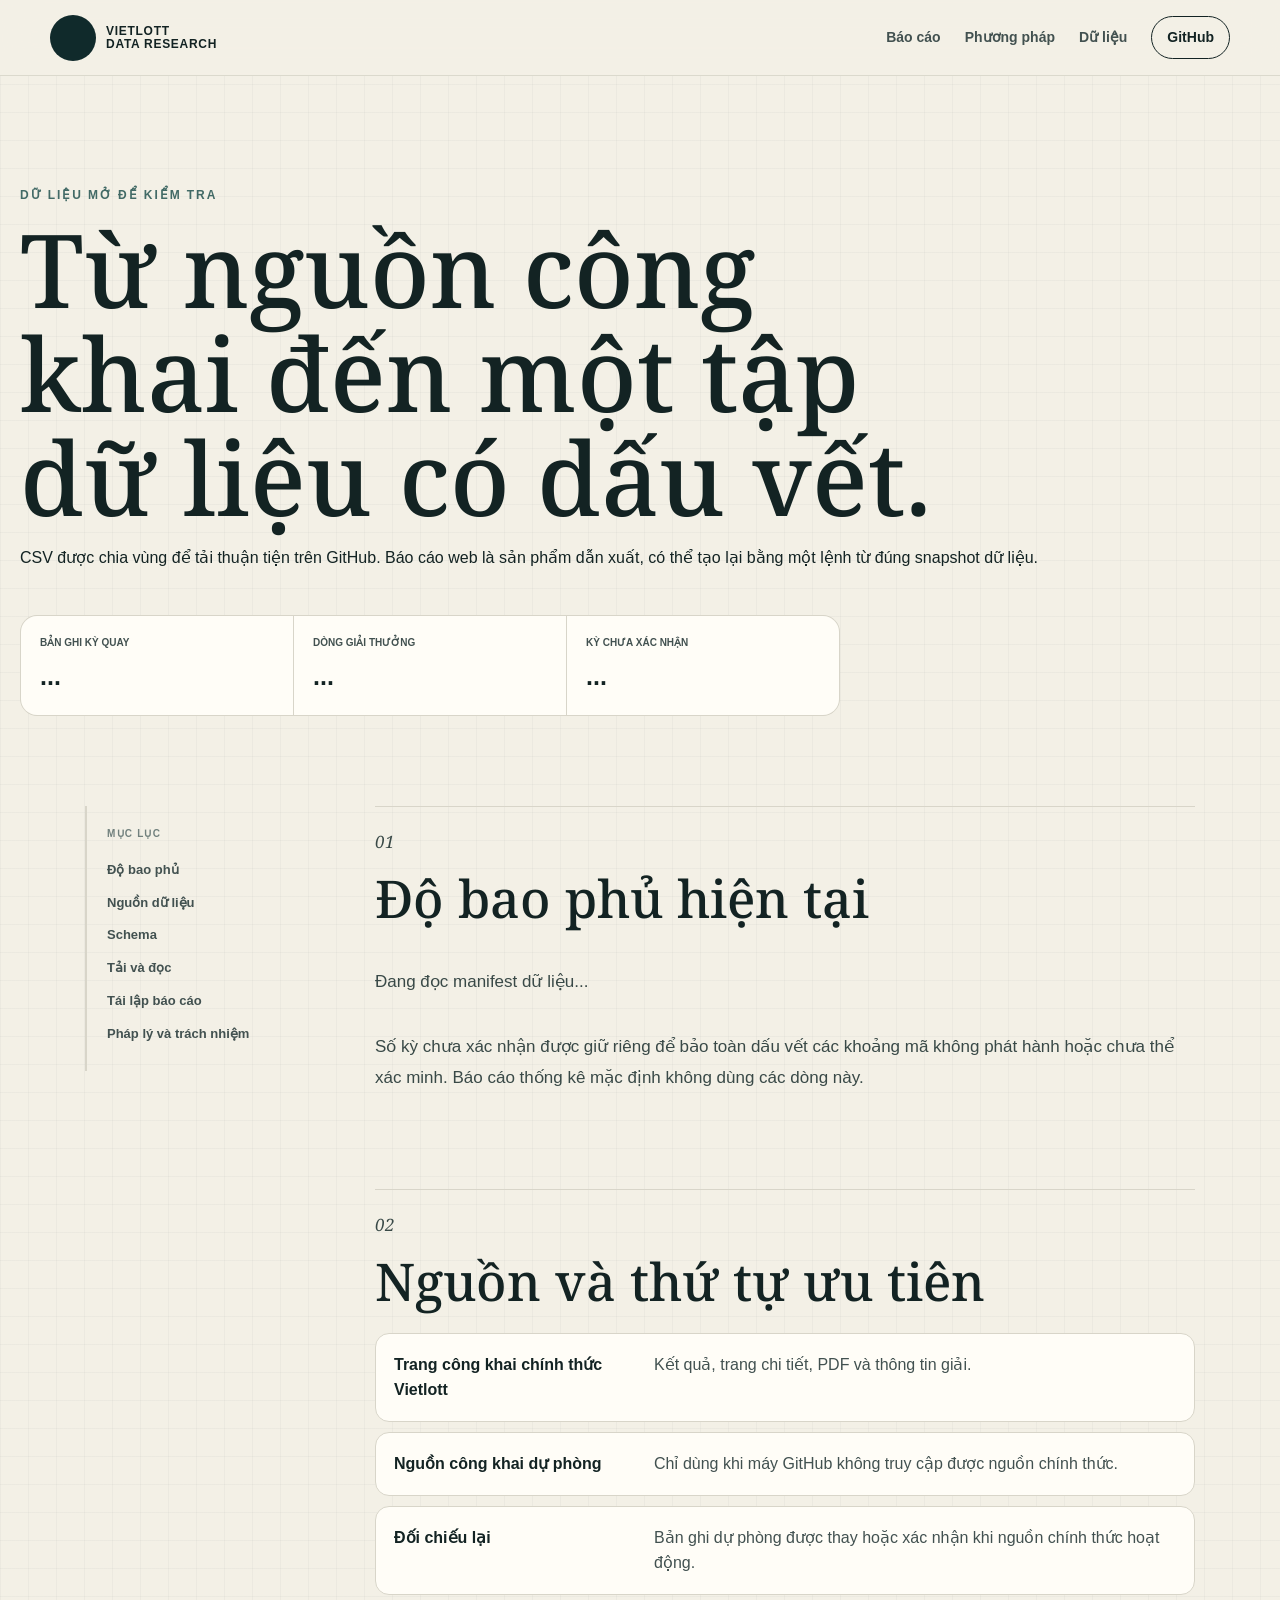
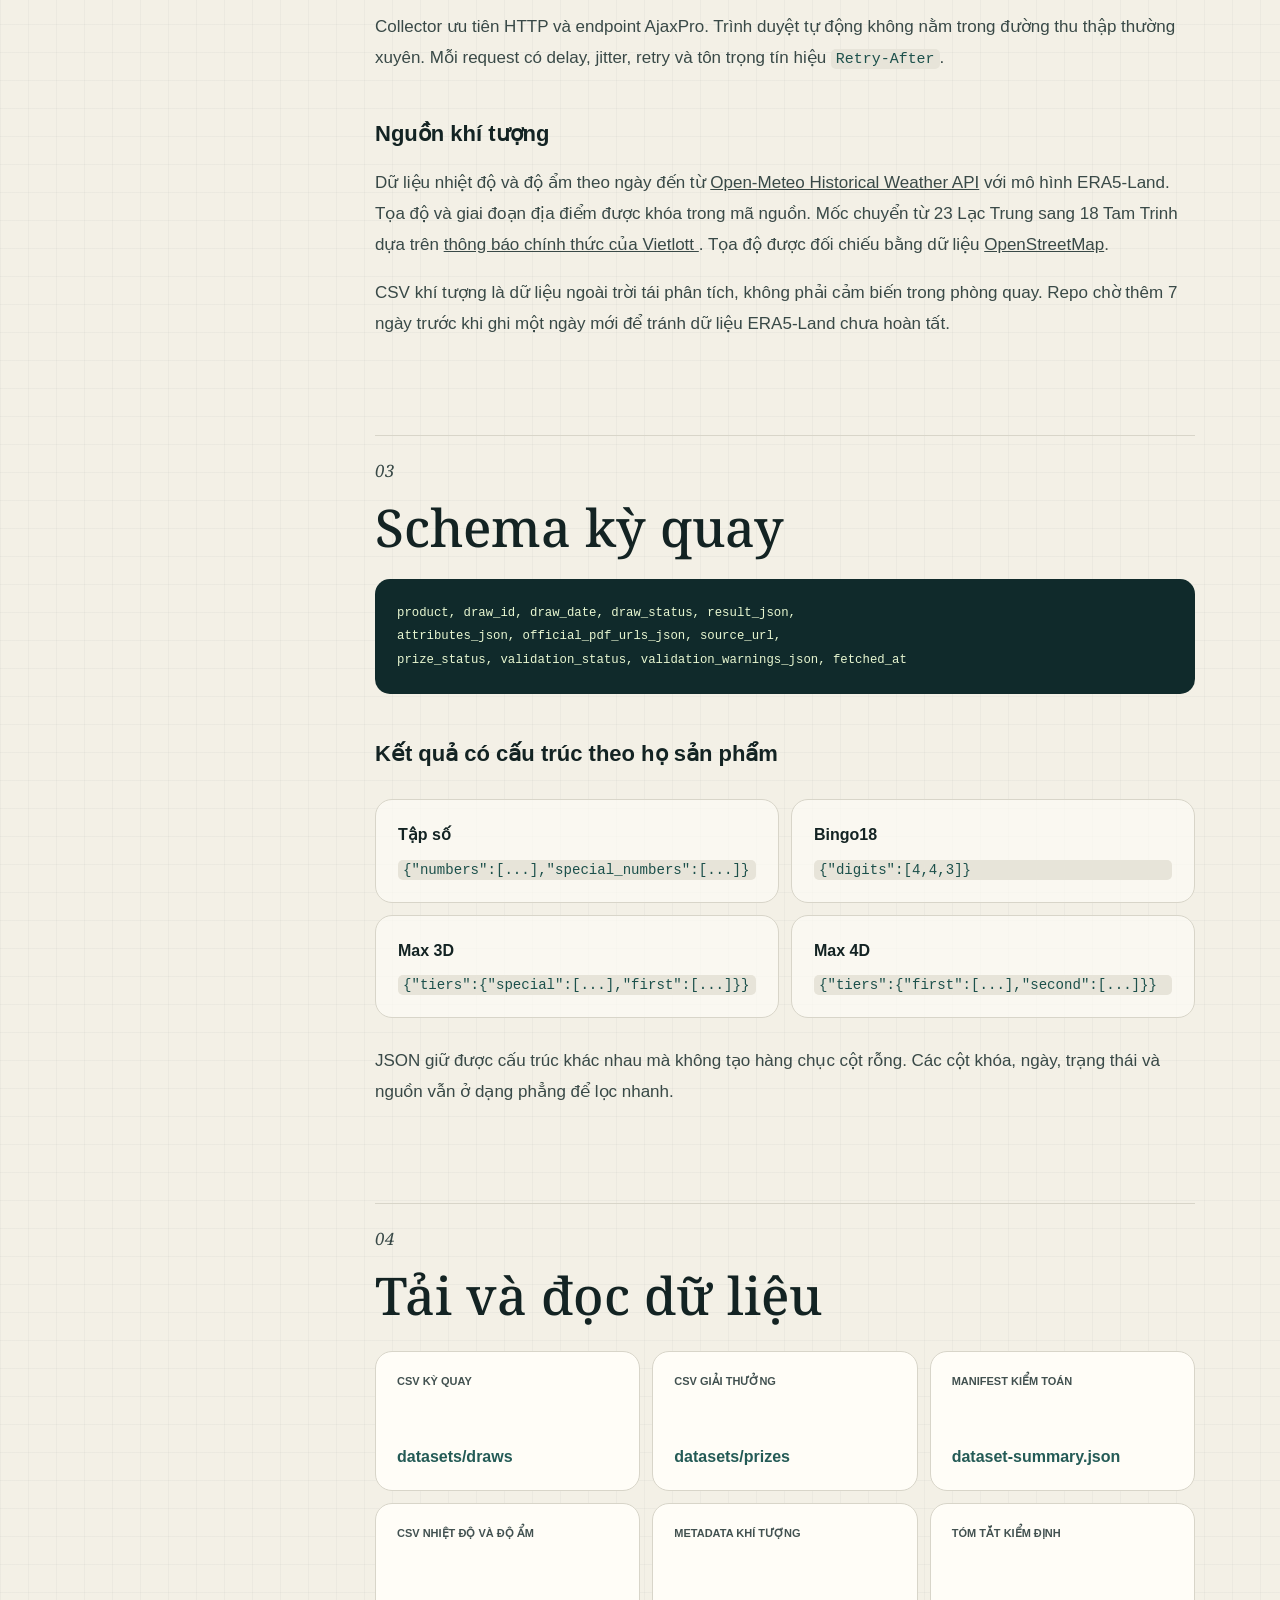
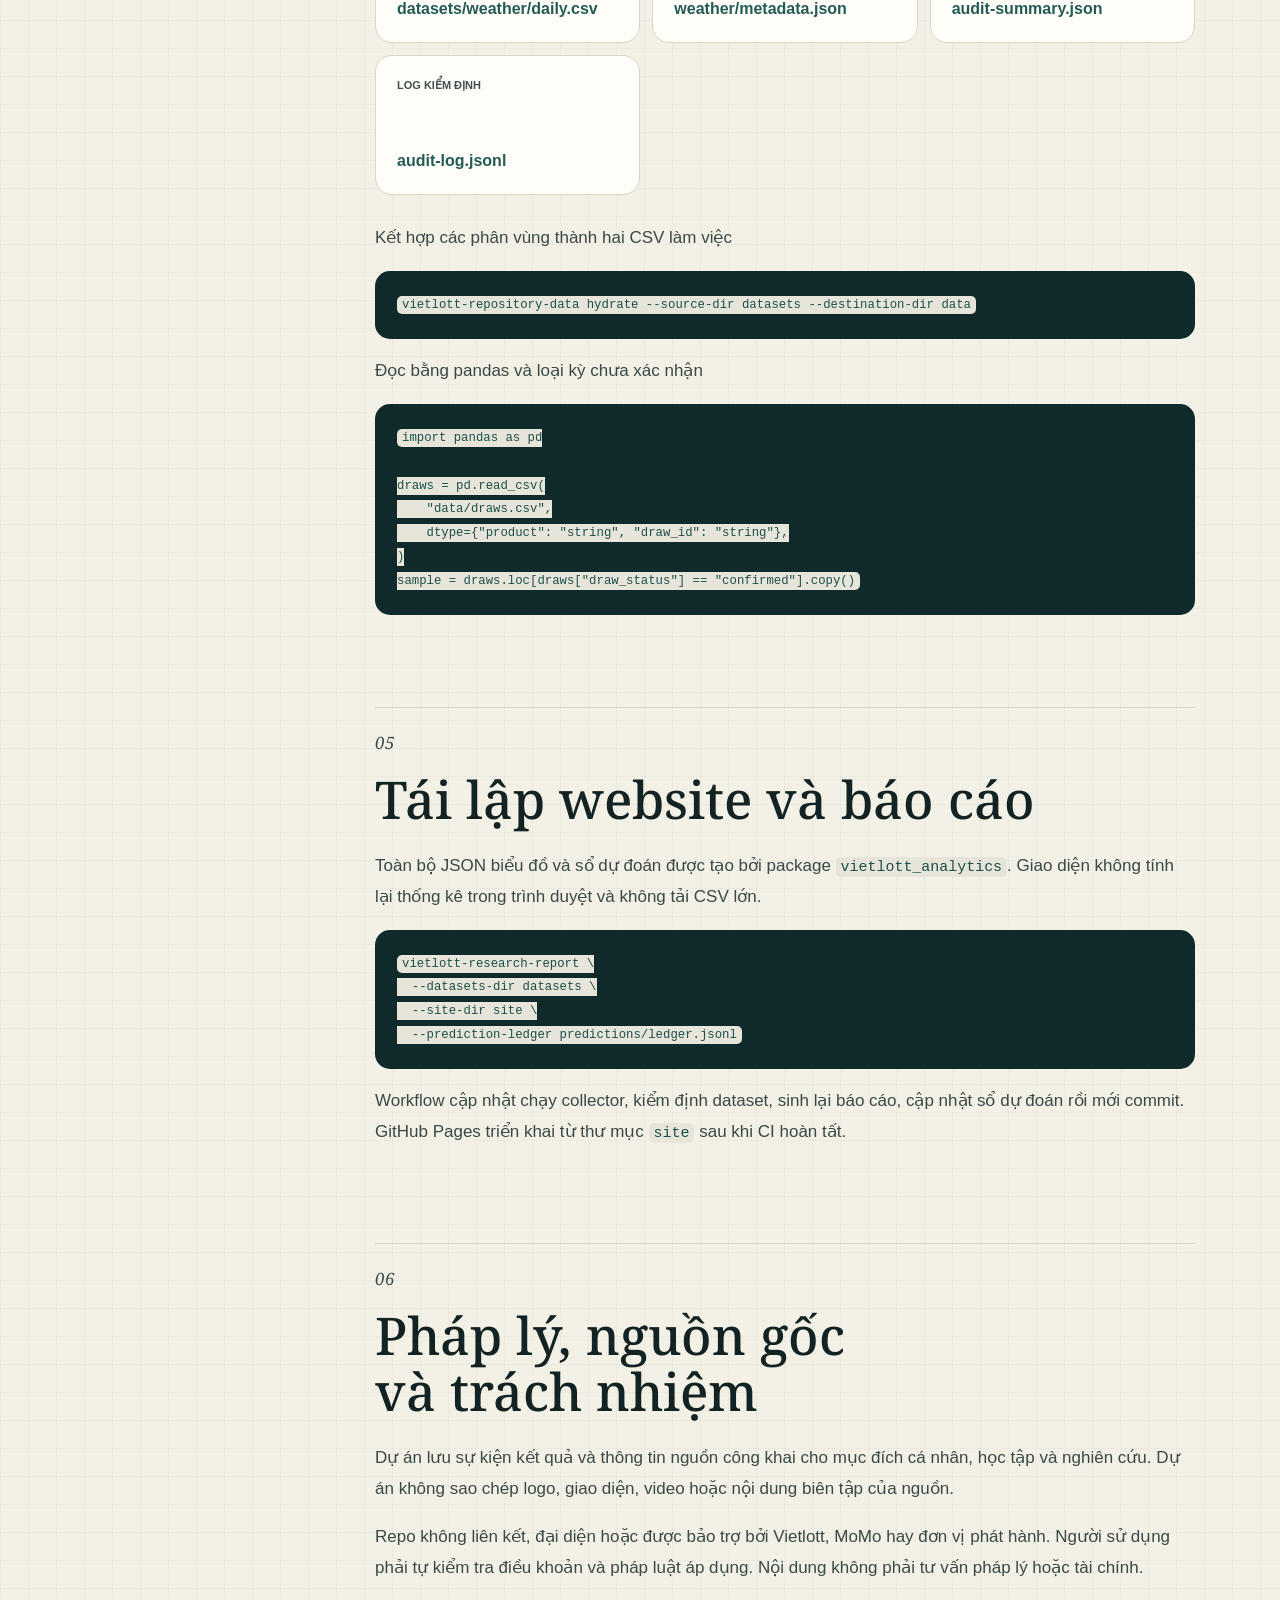
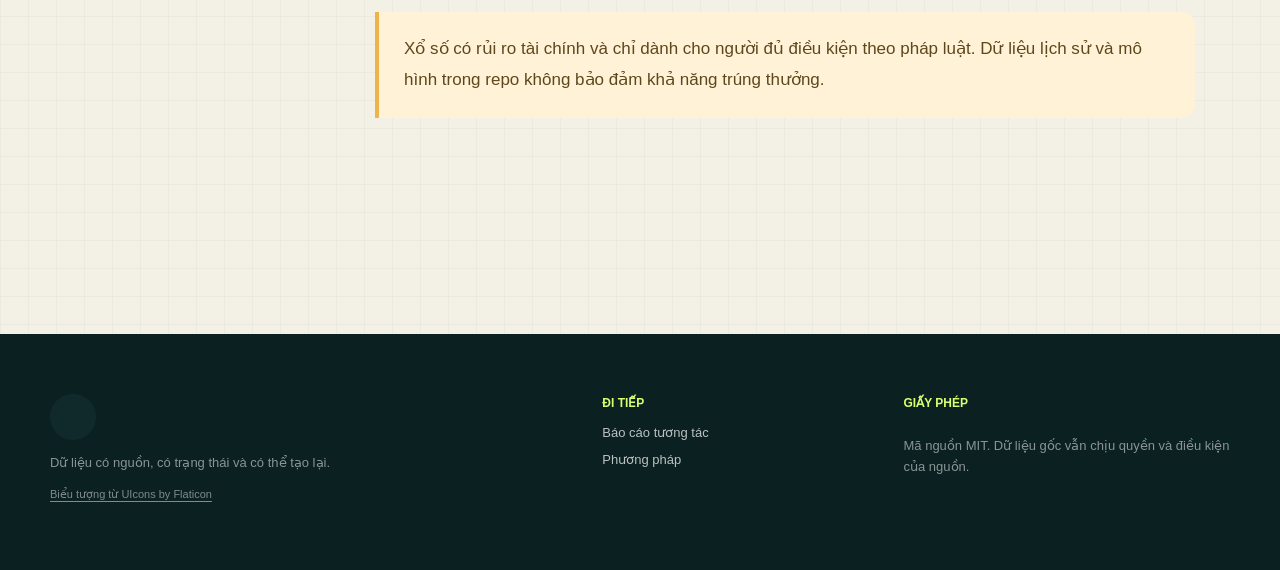
==== commit 46113332: "Thêm phân tích khí tượng theo địa điểm quay" ====
--- a/site/du-lieu.html
+++ b/site/du-lieu.html
@@ -11,7 +11,7 @@
   <link rel="preconnect" href="https://fonts.gstatic.com" crossorigin>
   <link rel="stylesheet" href="https://fonts.googleapis.com/css2?family=Noto+Serif:ital,wght@0,400;0,500;1,400;1,500&amp;display=swap">
   <link rel="stylesheet" href="https://cdn-uicons.flaticon.com/3.0.0/uicons-regular-rounded/css/uicons-regular-rounded.css">
-  <link rel="stylesheet" href="assets/styles.css?v=20260615-3">
+  <link rel="stylesheet" href="assets/styles.css?v=20260615-5">
   <script src="assets/docs.js?v=20260614-2" defer></script>
 </head>
 <body>
@@ -81,6 +81,23 @@
             trong đường thu thập thường xuyên. Mỗi request có delay, jitter, retry và
             tôn trọng tín hiệu <code>Retry-After</code>.
           </p>
+          <h3>Nguồn khí tượng</h3>
+          <p>
+            Dữ liệu nhiệt độ và độ ẩm theo ngày đến từ
+            <a href="https://open-meteo.com/en/docs/historical-weather-api">Open-Meteo Historical Weather API</a>
+            với mô hình ERA5-Land. Tọa độ và giai đoạn địa điểm được khóa trong mã nguồn.
+            Mốc chuyển từ 23 Lạc Trung sang 18 Tam Trinh dựa trên
+            <a href="https://www.vietlott.vn/vi/tin-tuc/20199-thong-bao-thay-doi-dia-diem-trung-tam-quay-so-mo-thuong/">
+              thông báo chính thức của Vietlott
+            </a>.
+            Tọa độ được đối chiếu bằng dữ liệu
+            <a href="https://www.openstreetmap.org/copyright">OpenStreetMap</a>.
+          </p>
+          <p>
+            CSV khí tượng là dữ liệu ngoài trời tái phân tích, không phải cảm biến trong
+            phòng quay. Repo chờ thêm 7 ngày trước khi ghi một ngày mới để tránh dữ liệu
+            ERA5-Land chưa hoàn tất.
+          </p>
         </section>
 
         <section id="schema">
@@ -116,6 +133,12 @@
             </a>
             <a href="https://github.com/NhanAZ/vietlott-data-research/blob/main/datasets/metadata/dataset-summary.json">
               <span>Manifest kiểm toán</span><strong>dataset-summary.json</strong>
+            </a>
+            <a href="https://github.com/NhanAZ/vietlott-data-research/blob/main/datasets/weather/daily.csv">
+              <span>CSV nhiệt độ và độ ẩm</span><strong>datasets/weather/daily.csv</strong>
+            </a>
+            <a href="https://github.com/NhanAZ/vietlott-data-research/blob/main/datasets/weather/metadata.json">
+              <span>Metadata khí tượng</span><strong>weather/metadata.json</strong>
             </a>
             <a href="data/audit-summary.json">
               <span>Tóm tắt kiểm định</span><strong>audit-summary.json</strong>
--- a/site/assets/styles.css
+++ b/site/assets/styles.css
@@ -1139,9 +1139,8 @@
 .test-metric {
   display: flex;
   min-width: 0;
-  min-height: 112px;
+  min-height: 174px;
   flex-direction: column;
-  justify-content: space-between;
   padding: 14px;
   border: 1px solid var(--line);
   border-radius: 14px;
@@ -1161,10 +1160,18 @@
 
 .test-metric strong {
   display: block;
-  margin-top: 5px;
+  margin-top: 16px;
   font-size: 20px;
   line-height: 1.1;
   overflow-wrap: anywhere;
+}
+
+.test-metric small {
+  display: block;
+  margin-top: 12px;
+  color: #5c6d6a;
+  font-size: 11px;
+  line-height: 1.5;
 }
 
 .audit-panel {
@@ -1181,16 +1188,27 @@
 }
 
 .audit-mini-grid article {
+  display: flex;
+  min-width: 0;
+  min-height: 128px;
+  flex-direction: column;
   padding: 14px;
   border: 1px solid var(--line);
   border-radius: 15px;
   background: rgb(243 240 230 / 58%);
 }
 
+.audit-mini-grid span {
+  min-height: 34px;
+  line-height: 1.45;
+  text-wrap: balance;
+}
+
 .audit-mini-grid strong {
   display: block;
-  margin-top: 8px;
+  margin-top: 14px;
   font-size: 20px;
+  line-height: 1.1;
 }
 
 .audit-test-list {
@@ -1254,6 +1272,214 @@
   display: grid;
   gap: 10px;
   padding: 12px;
+}
+
+.audit-stat-guide {
+  padding: 16px;
+  border: 1px solid #bdd0c9;
+  border-radius: 14px;
+  background: #eef6f1;
+}
+
+.audit-stat-guide > strong {
+  display: block;
+  margin-bottom: 8px;
+  color: var(--forest);
+  font-size: 16px;
+}
+
+.audit-stat-guide p {
+  margin: 5px 0;
+  color: #4d625e;
+  font-size: 12px;
+  line-height: 1.55;
+}
+
+.weather-panel {
+  background:
+    radial-gradient(circle at 100% 0, rgb(100 200 195 / 16%), transparent 30%),
+    var(--paper);
+}
+
+.weather-panel .panel-heading {
+  align-items: flex-start;
+}
+
+.weather-conclusion {
+  display: grid;
+  grid-template-columns: minmax(0, 1.6fr) minmax(220px, 0.7fr);
+  gap: 1px;
+  overflow: hidden;
+  border: 1px solid var(--line);
+  border-radius: 18px;
+  background: var(--line);
+}
+
+.weather-conclusion > div {
+  padding: 20px;
+  background: #f8f5ec;
+}
+
+.weather-conclusion span,
+.weather-band-heading span,
+.weather-band-grid span,
+.weather-association > span {
+  display: block;
+  color: #426a66;
+  font-size: 10px;
+  font-weight: 900;
+  letter-spacing: 0.1em;
+  text-transform: uppercase;
+}
+
+.weather-conclusion strong {
+  display: block;
+  margin-top: 8px;
+  font-size: 18px;
+  line-height: 1.4;
+}
+
+.weather-coverage strong {
+  color: var(--forest);
+  font-size: 30px;
+  line-height: 1;
+}
+
+.weather-coverage small {
+  display: block;
+  margin-top: 8px;
+  color: var(--ink-soft);
+  line-height: 1.5;
+}
+
+.weather-venue-note {
+  margin: 12px 0 0;
+  color: var(--ink-soft);
+  font-size: 12px;
+}
+
+.weather-association-grid {
+  display: grid;
+  grid-template-columns: repeat(2, minmax(0, 1fr));
+  gap: 12px;
+  margin-top: 18px;
+}
+
+.weather-association {
+  padding: 18px;
+  border: 1px solid var(--line);
+  border-radius: 16px;
+  background: rgb(255 253 247 / 74%);
+}
+
+.weather-association.watch {
+  border-color: #e5aa71;
+  background: #fff5e8;
+}
+
+.weather-association > strong {
+  display: block;
+  margin-top: 7px;
+  font-size: 22px;
+}
+
+.weather-association dl {
+  display: grid;
+  grid-template-columns: repeat(3, 1fr);
+  gap: 8px;
+  margin: 15px 0 0;
+}
+
+.weather-association dl div {
+  padding: 9px;
+  border-radius: 11px;
+  background: #eeeadf;
+}
+
+.weather-association dt {
+  color: #667673;
+  font-size: 9px;
+  font-weight: 850;
+  text-transform: uppercase;
+}
+
+.weather-association dd {
+  margin: 4px 0 0;
+  font-weight: 900;
+}
+
+.weather-association p {
+  margin: 13px 0 0;
+  color: var(--ink-soft);
+  font-size: 12px;
+  line-height: 1.55;
+}
+
+.weather-band-heading {
+  display: flex;
+  align-items: end;
+  justify-content: space-between;
+  gap: 20px;
+  margin-top: 22px;
+}
+
+.weather-band-heading small {
+  color: var(--ink-soft);
+}
+
+.weather-band-grid {
+  display: grid;
+  grid-template-columns: repeat(3, minmax(0, 1fr));
+  gap: 10px;
+  margin-top: 10px;
+}
+
+.weather-band-grid article {
+  padding: 16px;
+  border: 1px solid var(--line);
+  border-radius: 15px;
+  background: #f8f5ec;
+}
+
+.weather-band-grid strong {
+  display: block;
+  margin-top: 8px;
+  color: var(--forest);
+  font-size: 24px;
+}
+
+.weather-band-grid small {
+  display: block;
+  margin-top: 7px;
+  color: var(--ink-soft);
+  line-height: 1.5;
+}
+
+.weather-method {
+  margin-top: 14px;
+  padding: 14px 16px;
+  border: 1px solid var(--line);
+  border-radius: 14px;
+  background: #f8f5ec;
+}
+
+.weather-method summary {
+  cursor: pointer;
+  font-weight: 850;
+}
+
+.weather-method p,
+.weather-method li {
+  color: var(--ink-soft);
+  font-size: 12px;
+  line-height: 1.6;
+}
+
+.weather-empty {
+  padding: 20px;
+  border: 1px dashed var(--line);
+  border-radius: 14px;
+  color: var(--ink-soft);
 }
 
 .audit-test-details:not([open]) > .audit-test-list-inner {
@@ -2704,6 +2930,27 @@
     grid-template-columns: 1fr;
   }
 
+  .weather-conclusion,
+  .weather-association-grid,
+  .weather-band-grid {
+    grid-template-columns: 1fr;
+  }
+
+  .weather-panel .panel-heading {
+    flex-direction: column;
+    gap: 10px;
+  }
+
+  .weather-panel .tiny-label {
+    text-align: left;
+  }
+
+  .weather-band-heading {
+    align-items: flex-start;
+    flex-direction: column;
+    gap: 5px;
+  }
+
   .number-grid {
     grid-template-columns: repeat(8, 1fr);
     gap: 6px;
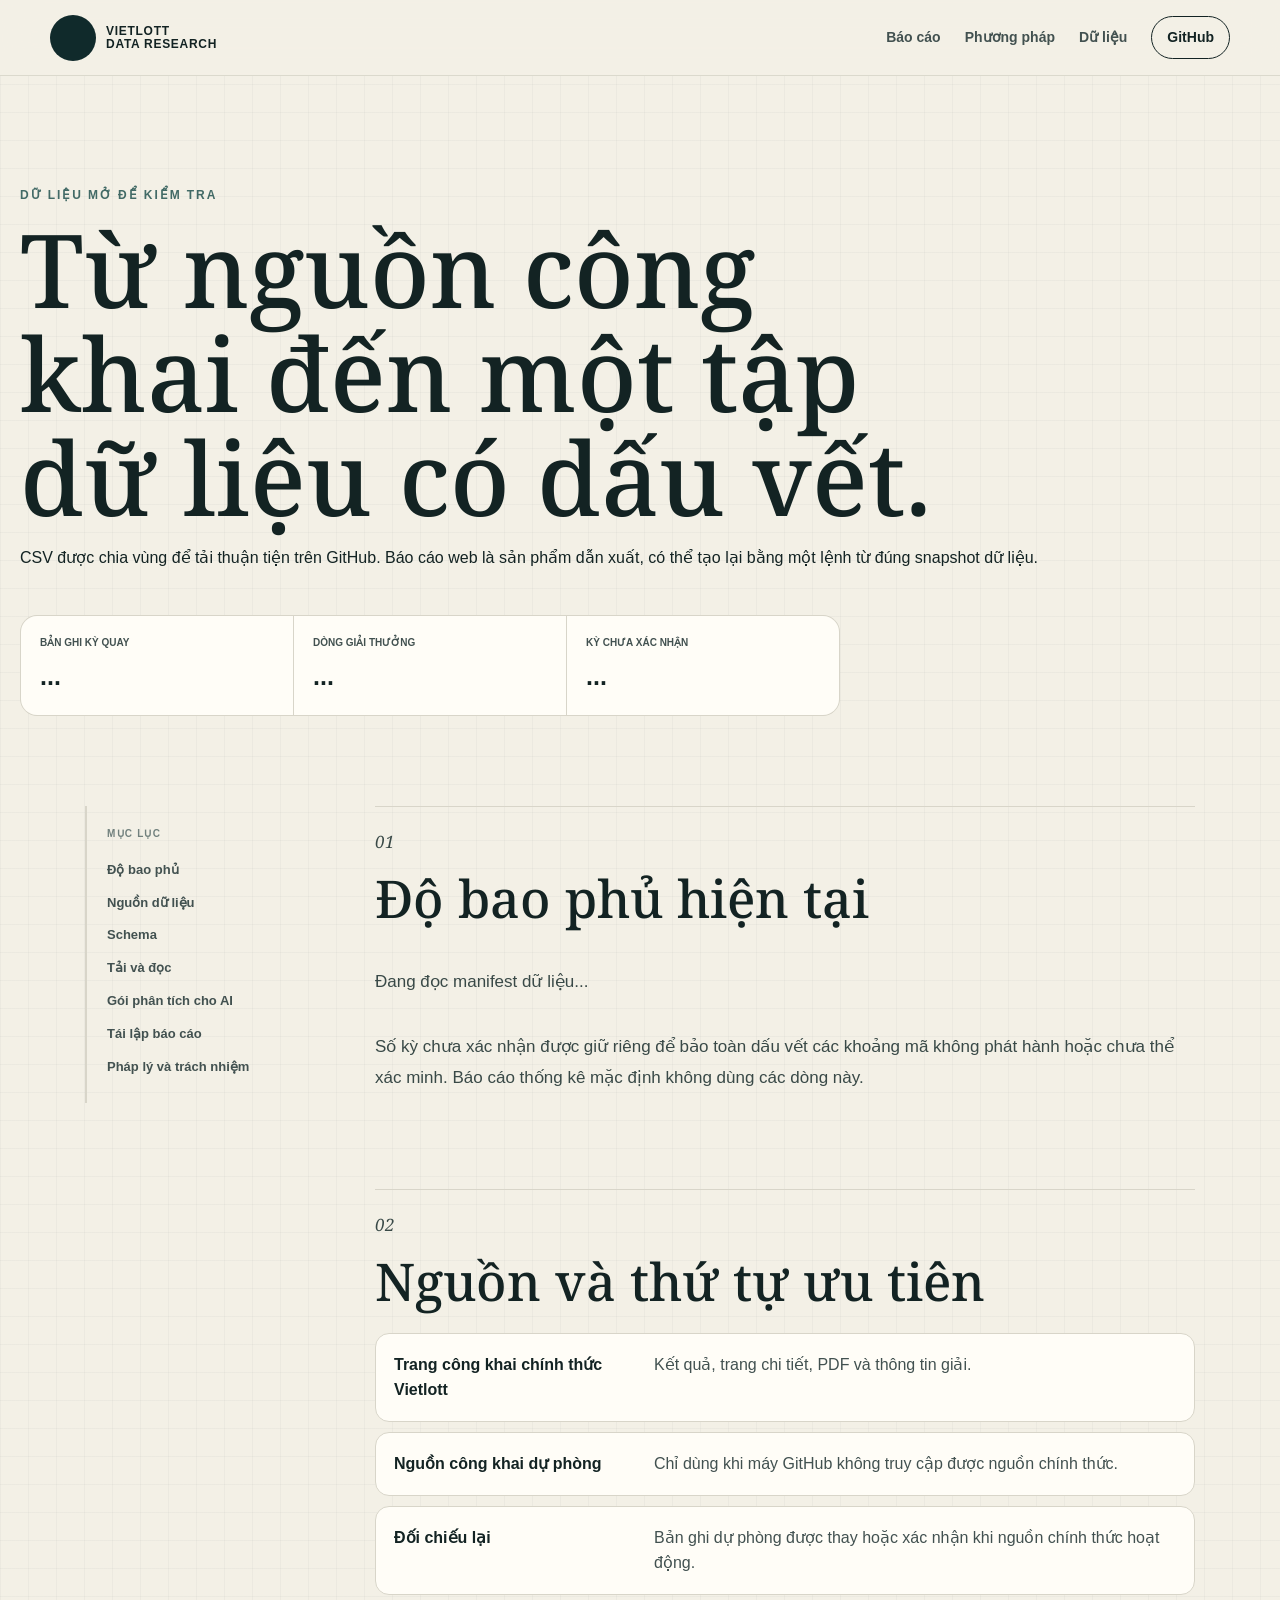
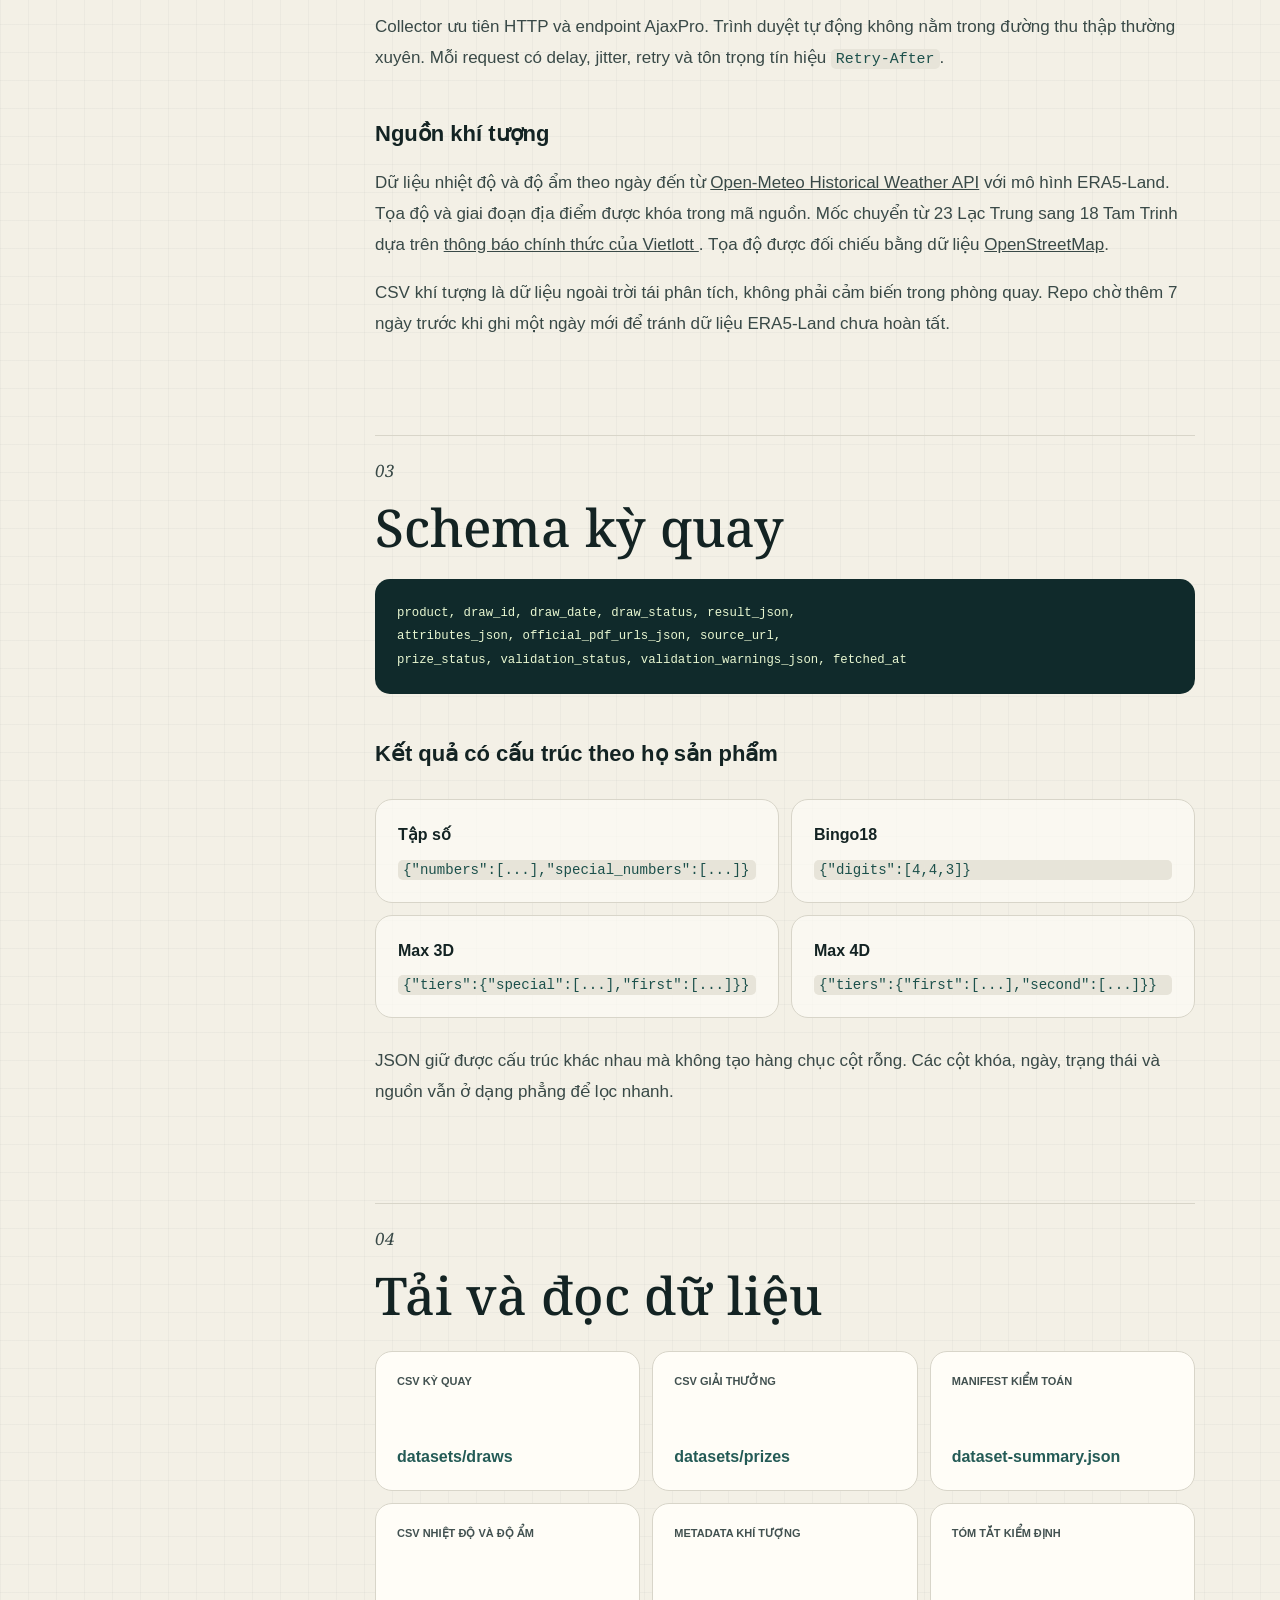
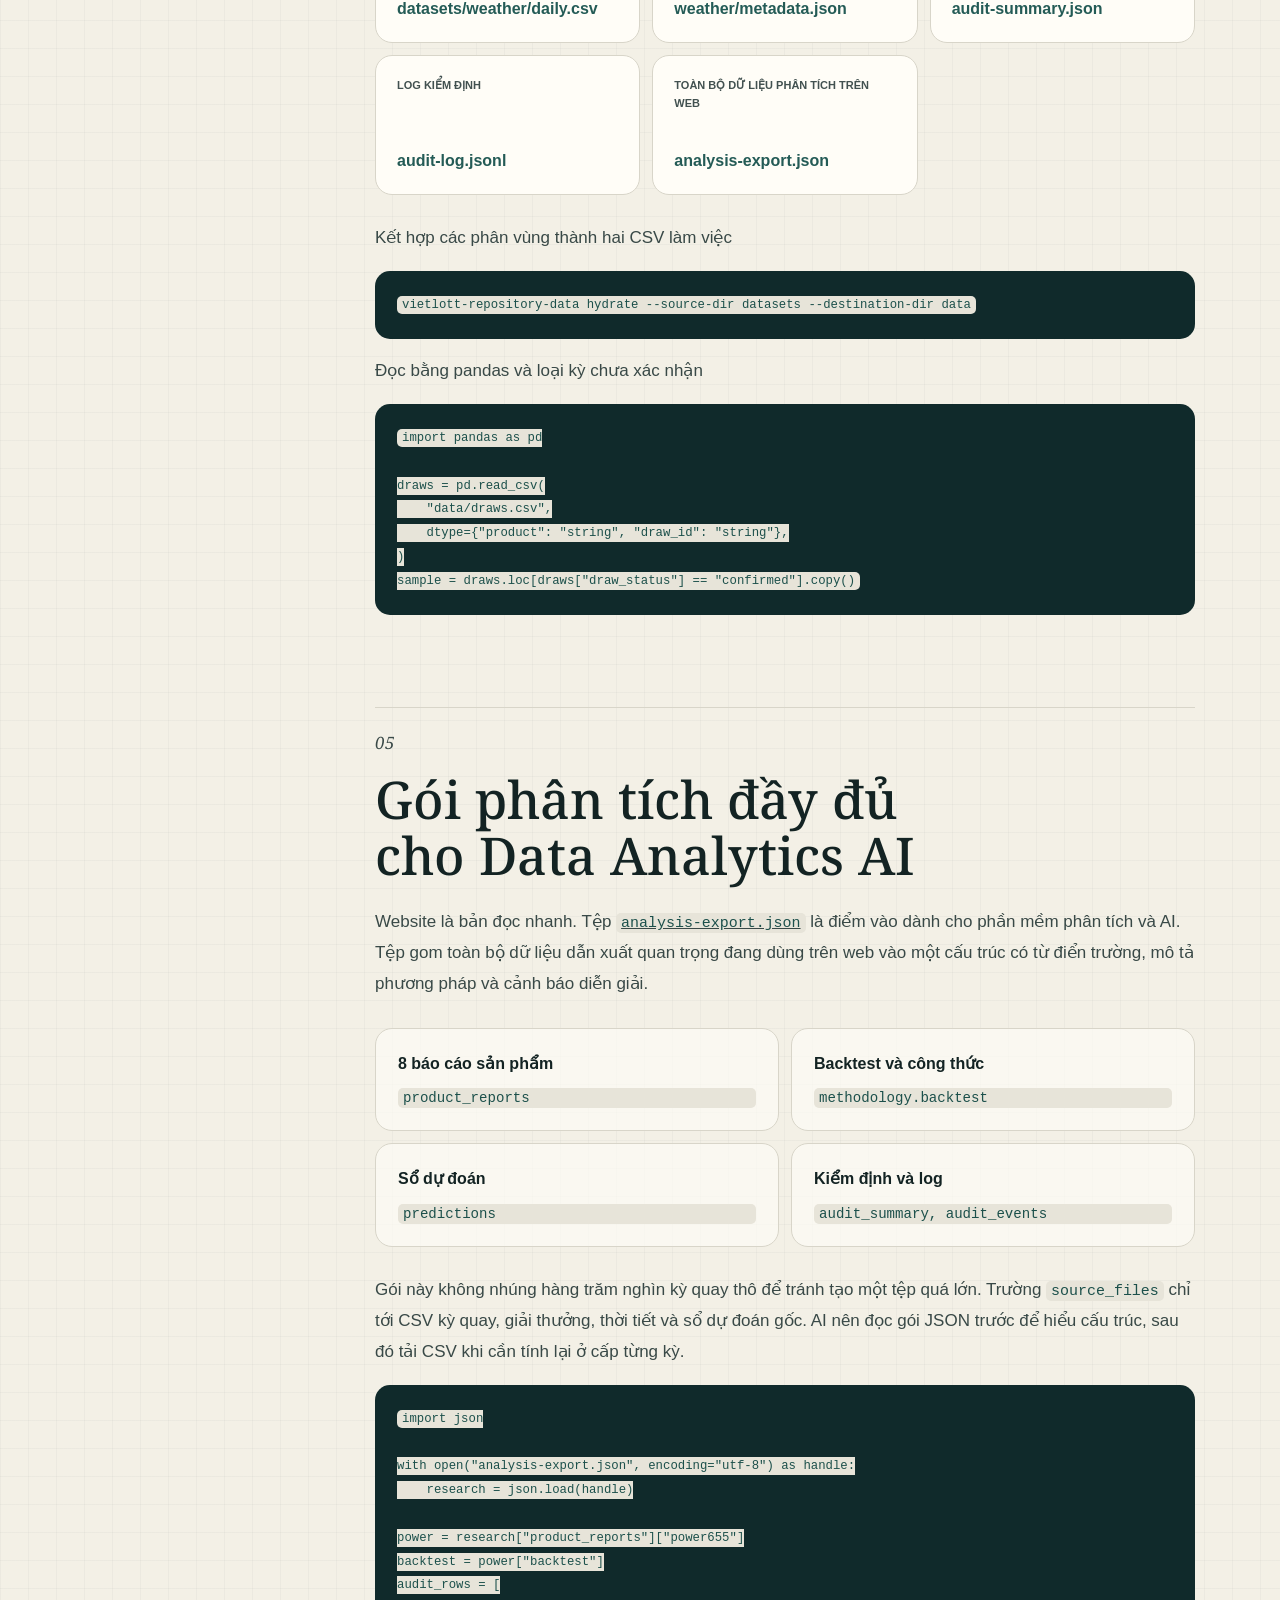
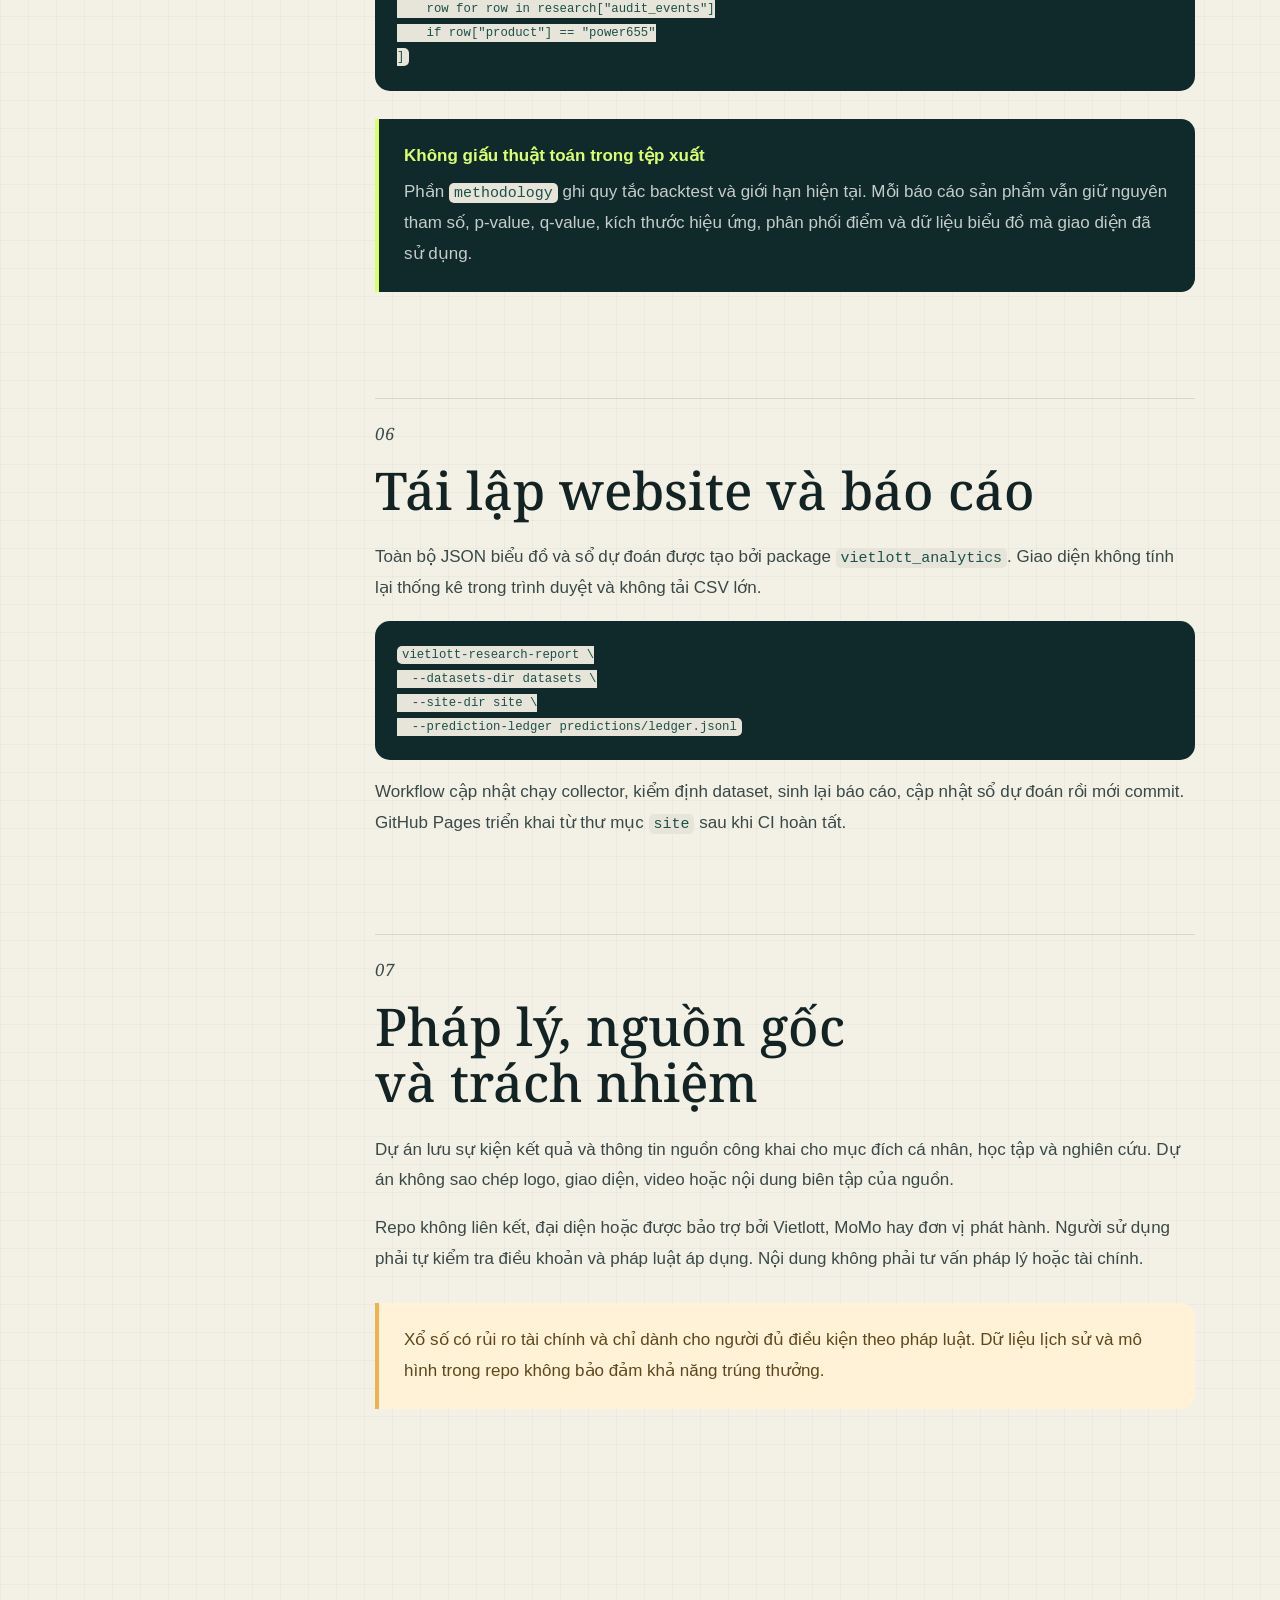
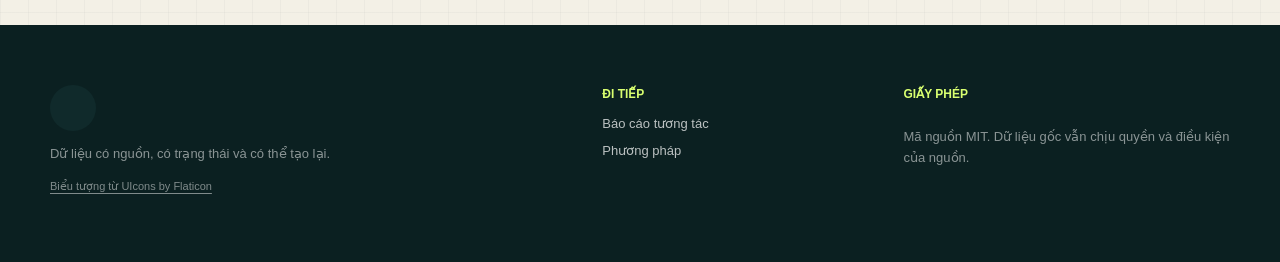
==== commit ec24d35a: "Sửa baseline và hiệu chỉnh backtest" ====
--- a/site/du-lieu.html
+++ b/site/du-lieu.html
@@ -11,7 +11,7 @@
   <link rel="preconnect" href="https://fonts.gstatic.com" crossorigin>
   <link rel="stylesheet" href="https://fonts.googleapis.com/css2?family=Noto+Serif:ital,wght@0,400;0,500;1,400;1,500&amp;display=swap">
   <link rel="stylesheet" href="https://cdn-uicons.flaticon.com/3.0.0/uicons-regular-rounded/css/uicons-regular-rounded.css">
-  <link rel="stylesheet" href="assets/styles.css?v=20260615-5">
+  <link rel="stylesheet" href="assets/styles.css?v=20260615-9">
   <script src="assets/docs.js?v=20260614-2" defer></script>
 </head>
 <body>
@@ -51,6 +51,7 @@
         <a href="#nguon">Nguồn dữ liệu</a>
         <a href="#schema">Schema</a>
         <a href="#tai">Tải và đọc</a>
+        <a href="#xuat-ai">Gói phân tích cho AI</a>
         <a href="#tai-lap">Tái lập báo cáo</a>
         <a href="#phap-ly">Pháp lý và trách nhiệm</a>
       </aside>
@@ -146,6 +147,9 @@
             <a href="data/audit-log.jsonl">
               <span>Log kiểm định</span><strong>audit-log.jsonl</strong>
             </a>
+            <a href="data/analysis-export.json">
+              <span>Toàn bộ dữ liệu phân tích trên web</span><strong>analysis-export.json</strong>
+            </a>
           </div>
           <p>Kết hợp các phân vùng thành hai CSV làm việc</p>
           <pre><code>vietlott-repository-data hydrate --source-dir datasets --destination-dir data</code></pre>
@@ -159,8 +163,49 @@
 sample = draws.loc[draws["draw_status"] == "confirmed"].copy()</code></pre>
         </section>
 
+        <section id="xuat-ai">
+          <p class="article-index">05</p>
+          <h2>Gói phân tích đầy đủ cho Data Analytics AI</h2>
+          <p>
+            Website là bản đọc nhanh. Tệp
+            <a href="data/analysis-export.json"><code>analysis-export.json</code></a>
+            là điểm vào dành cho phần mềm phân tích và AI. Tệp gom toàn bộ dữ liệu
+            dẫn xuất quan trọng đang dùng trên web vào một cấu trúc có từ điển trường,
+            mô tả phương pháp và cảnh báo diễn giải.
+          </p>
+          <div class="schema-grid">
+            <article><strong>8 báo cáo sản phẩm</strong><code>product_reports</code></article>
+            <article><strong>Backtest và công thức</strong><code>methodology.backtest</code></article>
+            <article><strong>Sổ dự đoán</strong><code>predictions</code></article>
+            <article><strong>Kiểm định và log</strong><code>audit_summary, audit_events</code></article>
+          </div>
+          <p>
+            Gói này không nhúng hàng trăm nghìn kỳ quay thô để tránh tạo một tệp quá
+            lớn. Trường <code>source_files</code> chỉ tới CSV kỳ quay, giải thưởng,
+            thời tiết và sổ dự đoán gốc. AI nên đọc gói JSON trước để hiểu cấu trúc,
+            sau đó tải CSV khi cần tính lại ở cấp từng kỳ.
+          </p>
+          <pre><code>import json
+
+with open("analysis-export.json", encoding="utf-8") as handle:
+    research = json.load(handle)
+
+power = research["product_reports"]["power655"]
+backtest = power["backtest"]
+audit_rows = [
+    row for row in research["audit_events"]
+    if row["product"] == "power655"
+]</code></pre>
+          <p class="callout evidence">
+            <strong>Không giấu thuật toán trong tệp xuất</strong>
+            Phần <code>methodology</code> ghi quy tắc backtest và giới hạn hiện tại.
+            Mỗi báo cáo sản phẩm vẫn giữ nguyên tham số, p-value, q-value, kích thước
+            hiệu ứng, phân phối điểm và dữ liệu biểu đồ mà giao diện đã sử dụng.
+          </p>
+        </section>
+
         <section id="tai-lap">
-          <p class="article-index">05</p>
+          <p class="article-index">06</p>
           <h2>Tái lập website và báo cáo</h2>
           <p>
             Toàn bộ JSON biểu đồ và sổ dự đoán được tạo bởi package
@@ -179,7 +224,7 @@
         </section>
 
         <section id="phap-ly">
-          <p class="article-index">06</p>
+          <p class="article-index">07</p>
           <h2>Pháp lý, nguồn gốc và trách nhiệm</h2>
           <p>
             Dự án lưu sự kiện kết quả và thông tin nguồn công khai cho mục đích cá
--- a/site/assets/styles.css
+++ b/site/assets/styles.css
@@ -497,6 +497,131 @@
   color: rgb(255 255 255 / 76%);
 }
 
+.backtest-method-revision {
+  display: grid;
+  grid-column: 1 / -1;
+  grid-template-columns: minmax(220px, 0.8fr) minmax(0, 1.2fr);
+  gap: 20px;
+  align-items: center;
+  padding: 14px 16px;
+  border: 1px solid rgb(207 255 77 / 30%);
+  border-radius: 14px;
+  background: rgb(207 255 77 / 8%);
+}
+
+.stance-verdict .backtest-method-revision strong {
+  color: var(--acid);
+  font-size: 13px;
+  line-height: 1.35;
+  letter-spacing: 0;
+}
+
+.backtest-method-revision span {
+  color: rgb(255 255 255 / 72%);
+  font-size: 12px;
+  line-height: 1.5;
+}
+
+.backtest-overview-details {
+  grid-column: 1 / -1;
+  border-top: 1px solid rgb(255 255 255 / 16%);
+}
+
+.backtest-overview-details summary {
+  display: flex;
+  align-items: center;
+  justify-content: space-between;
+  gap: 18px;
+  padding-top: 20px;
+  color: var(--paper);
+  cursor: pointer;
+  font-weight: 800;
+}
+
+.backtest-overview-details summary small {
+  color: rgb(255 255 255 / 58%);
+  font-size: 11px;
+  font-weight: 700;
+}
+
+.backtest-overview-list {
+  display: grid;
+  gap: 8px;
+  margin-top: 18px;
+}
+
+.backtest-overview-note {
+  padding: 14px 16px;
+  border-radius: 14px;
+  background: rgb(255 255 255 / 7%);
+  font-size: 12px;
+  line-height: 1.6;
+}
+
+.backtest-overview-row {
+  display: grid;
+  grid-template-columns: minmax(190px, 0.75fr) minmax(0, 1.25fr);
+  gap: 20px;
+  padding: 15px 16px;
+  border: 1px solid rgb(255 255 255 / 12%);
+  border-radius: 14px;
+  background: rgb(255 255 255 / 5%);
+}
+
+.backtest-overview-row.has-winner {
+  border-color: rgb(207 255 77 / 48%);
+  background: rgb(207 255 77 / 8%);
+}
+
+.backtest-overview-row > div,
+.backtest-overview-row li {
+  display: grid;
+  gap: 3px;
+}
+
+.backtest-overview-row > div > span,
+.backtest-overview-row li span {
+  color: rgb(255 255 255 / 64%);
+  font-size: 10px;
+  font-weight: 850;
+  letter-spacing: 0.06em;
+  text-transform: uppercase;
+}
+
+.backtest-overview-row > div > strong {
+  color: var(--paper);
+  font-size: 14px;
+}
+
+.backtest-overview-row small {
+  color: rgb(255 255 255 / 58%);
+  font-size: 11px;
+}
+
+.backtest-overview-row ul {
+  display: grid;
+  grid-template-columns: repeat(2, minmax(0, 1fr));
+  gap: 8px;
+  margin: 0;
+  padding: 0;
+  list-style: none;
+}
+
+.backtest-overview-row li {
+  padding: 10px 12px;
+  border-radius: 10px;
+  background: rgb(0 0 0 / 14%);
+}
+
+.backtest-overview-row li strong {
+  color: var(--paper);
+  font-size: 17px;
+}
+
+.backtest-overview-row li.is-winner strong {
+  color: var(--acid);
+}
+
 .stance-grid {
   display: grid;
   grid-template-columns: repeat(3, 1fr);
@@ -1092,6 +1217,44 @@
   margin-bottom: 6px;
 }
 
+.product-evidence {
+  display: grid;
+  gap: 18px;
+  padding: 0;
+  overflow: hidden;
+}
+
+.product-evidence-heading {
+  display: grid;
+  grid-template-columns: 1fr minmax(300px, 0.75fr);
+  gap: 40px;
+  align-items: end;
+  padding: 28px 28px 0;
+}
+
+.product-evidence-heading h3 {
+  margin: 4px 0 0;
+  font-size: 28px;
+}
+
+.product-evidence-heading > p {
+  margin: 0;
+  color: var(--ink-soft);
+  font-size: 13px;
+  line-height: 1.65;
+}
+
+.evidence-primary {
+  padding: 28px;
+}
+
+.evidence-primary .panel-heading h4 {
+  margin: 0;
+  font-size: 25px;
+  line-height: 1.15;
+  text-wrap: balance;
+}
+
 .conclusion-panel {
   overflow: hidden;
   background:
@@ -1178,6 +1341,44 @@
   background:
     radial-gradient(circle at 0 0, rgb(217 255 112 / 14%), transparent 28%),
     var(--paper);
+}
+
+.evidence-audit {
+  border-top: 1px solid var(--line);
+  background:
+    radial-gradient(circle at 0 0, rgb(217 255 112 / 10%), transparent 24%),
+    rgb(246 243 234 / 72%);
+}
+
+.evidence-audit > summary {
+  display: flex;
+  min-height: 94px;
+  gap: 24px;
+  align-items: center;
+  justify-content: space-between;
+  padding: 22px 28px;
+  cursor: pointer;
+}
+
+.evidence-audit > summary > div {
+  display: grid;
+  gap: 5px;
+}
+
+.evidence-audit > summary > div > span {
+  color: var(--ink-soft);
+  font-size: 10px;
+  font-weight: 850;
+  letter-spacing: 0.09em;
+  text-transform: uppercase;
+}
+
+.evidence-audit > summary strong {
+  font-size: 17px;
+}
+
+.evidence-audit-body {
+  padding: 0 28px 28px;
 }
 
 .audit-mini-grid {
@@ -1972,6 +2173,71 @@
   font-weight: 900;
   letter-spacing: 0.08em;
   text-transform: uppercase;
+}
+
+.backtest-method-details {
+  margin-top: 14px;
+  border: 1px solid var(--line);
+  border-radius: 16px;
+  background: rgb(255 253 247 / 72%);
+}
+
+.backtest-method-details summary {
+  display: flex;
+  align-items: center;
+  justify-content: space-between;
+  gap: 18px;
+  padding: 15px 16px;
+  cursor: pointer;
+  color: #174b47;
+  font-weight: 850;
+}
+
+.backtest-method-details summary small {
+  color: #74817e;
+  font-size: 11px;
+  font-weight: 650;
+  text-align: right;
+}
+
+.backtest-method-body {
+  padding: 0 16px 16px;
+  border-top: 1px solid var(--line);
+}
+
+.backtest-method-body ol {
+  display: grid;
+  gap: 8px;
+  margin: 14px 0;
+  padding-left: 22px;
+}
+
+.backtest-method-body li {
+  padding-left: 4px;
+  color: #64716f;
+  font-size: 12px;
+  line-height: 1.55;
+}
+
+.backtest-method-body li strong,
+.backtest-method-body li span {
+  display: block;
+}
+
+.backtest-method-body li strong {
+  color: #173f3c;
+}
+
+.backtest-method-body p {
+  margin: 0;
+  color: #64716f;
+  font-size: 12px;
+  line-height: 1.6;
+}
+
+.backtest-method-body a {
+  color: #174b47;
+  font-weight: 800;
 }
 
 .technical-details {
@@ -2898,6 +3164,35 @@
     gap: 8px;
   }
 
+  .backtest-method-revision {
+    grid-template-columns: 1fr;
+    gap: 6px;
+  }
+
+  .product-evidence-heading {
+    grid-template-columns: 1fr;
+    gap: 12px;
+  }
+
+  .evidence-audit > summary {
+    align-items: flex-start;
+    flex-direction: column;
+  }
+
+  .backtest-overview-details summary {
+    align-items: flex-start;
+    flex-direction: column;
+    gap: 4px;
+  }
+
+  .backtest-overview-row {
+    grid-template-columns: 1fr;
+  }
+
+  .backtest-overview-row ul {
+    grid-template-columns: 1fr;
+  }
+
   .stance-grid span {
     margin-bottom: 24px;
   }
@@ -2974,6 +3269,16 @@
 
   .backtest-score {
     grid-template-columns: 1fr;
+  }
+
+  .backtest-method-details summary {
+    align-items: flex-start;
+    flex-direction: column;
+    gap: 4px;
+  }
+
+  .backtest-method-details summary small {
+    text-align: left;
   }
 
   .backtest-vs {
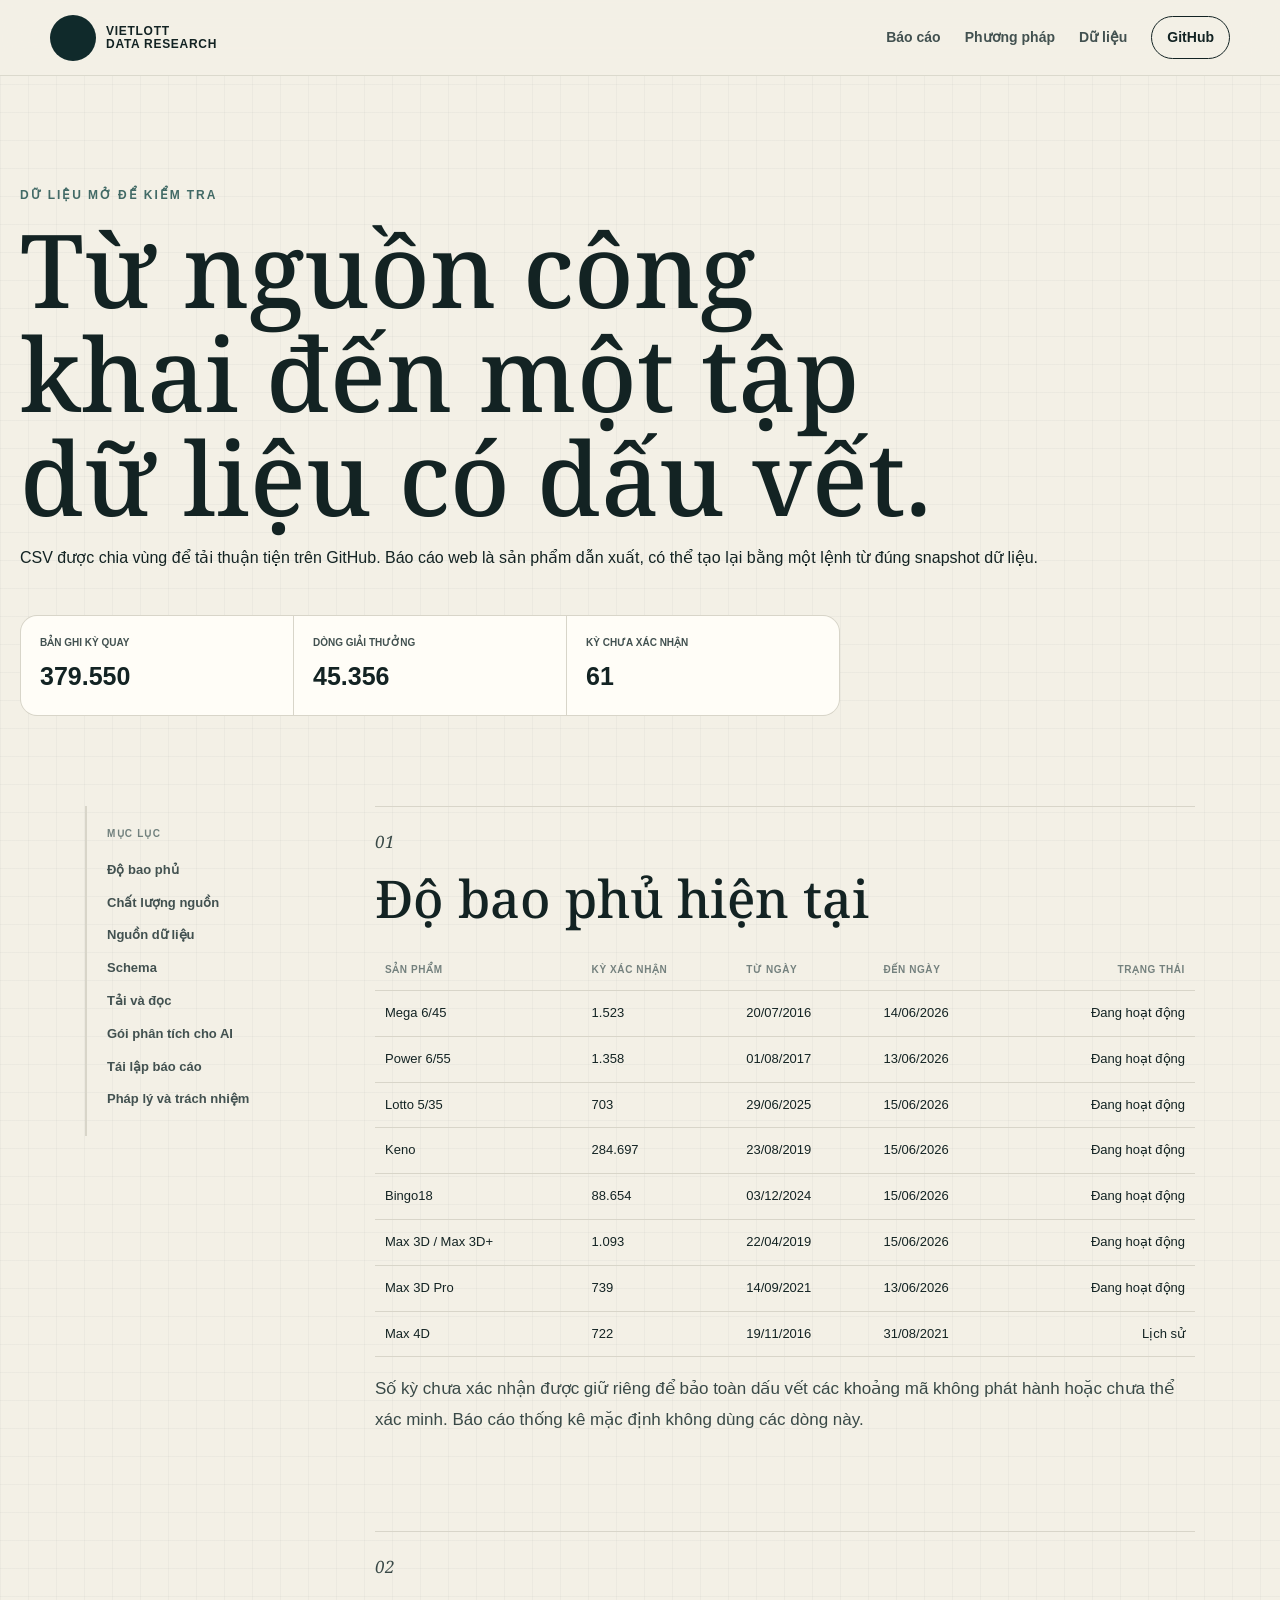
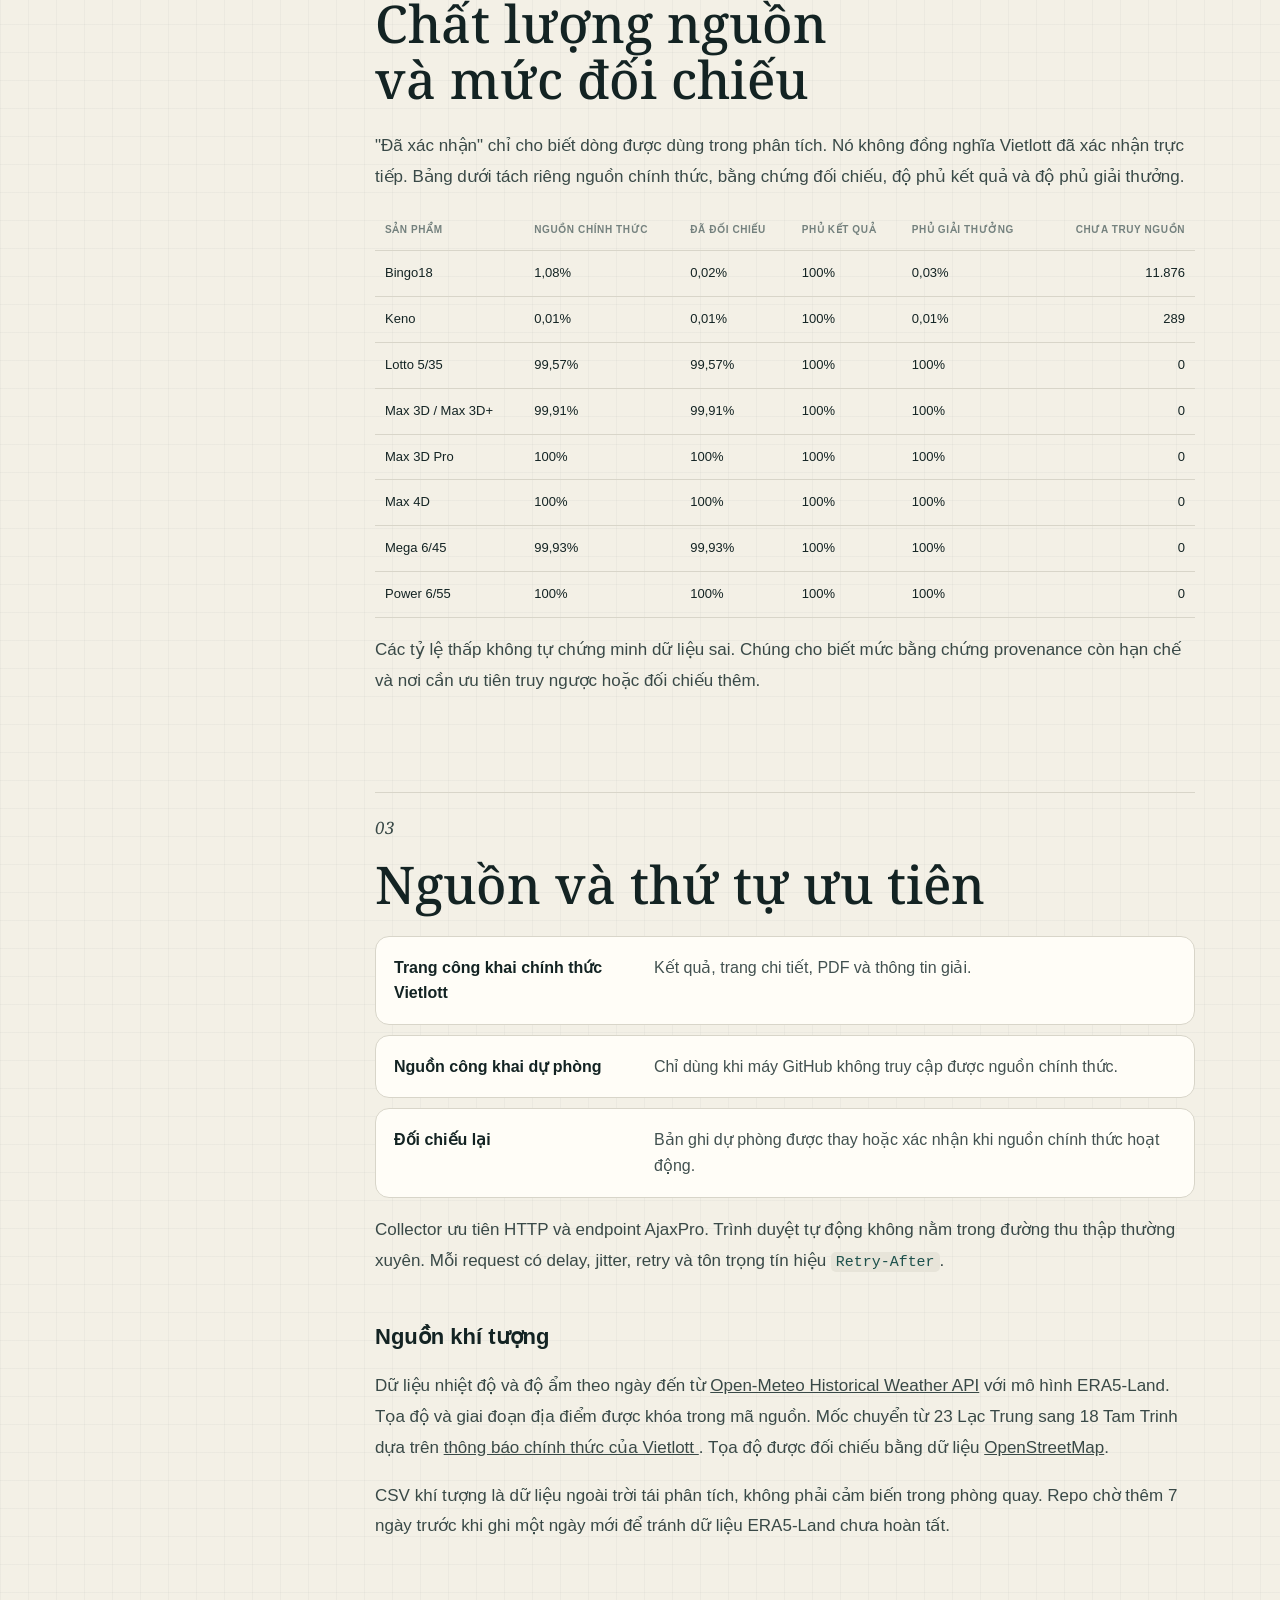
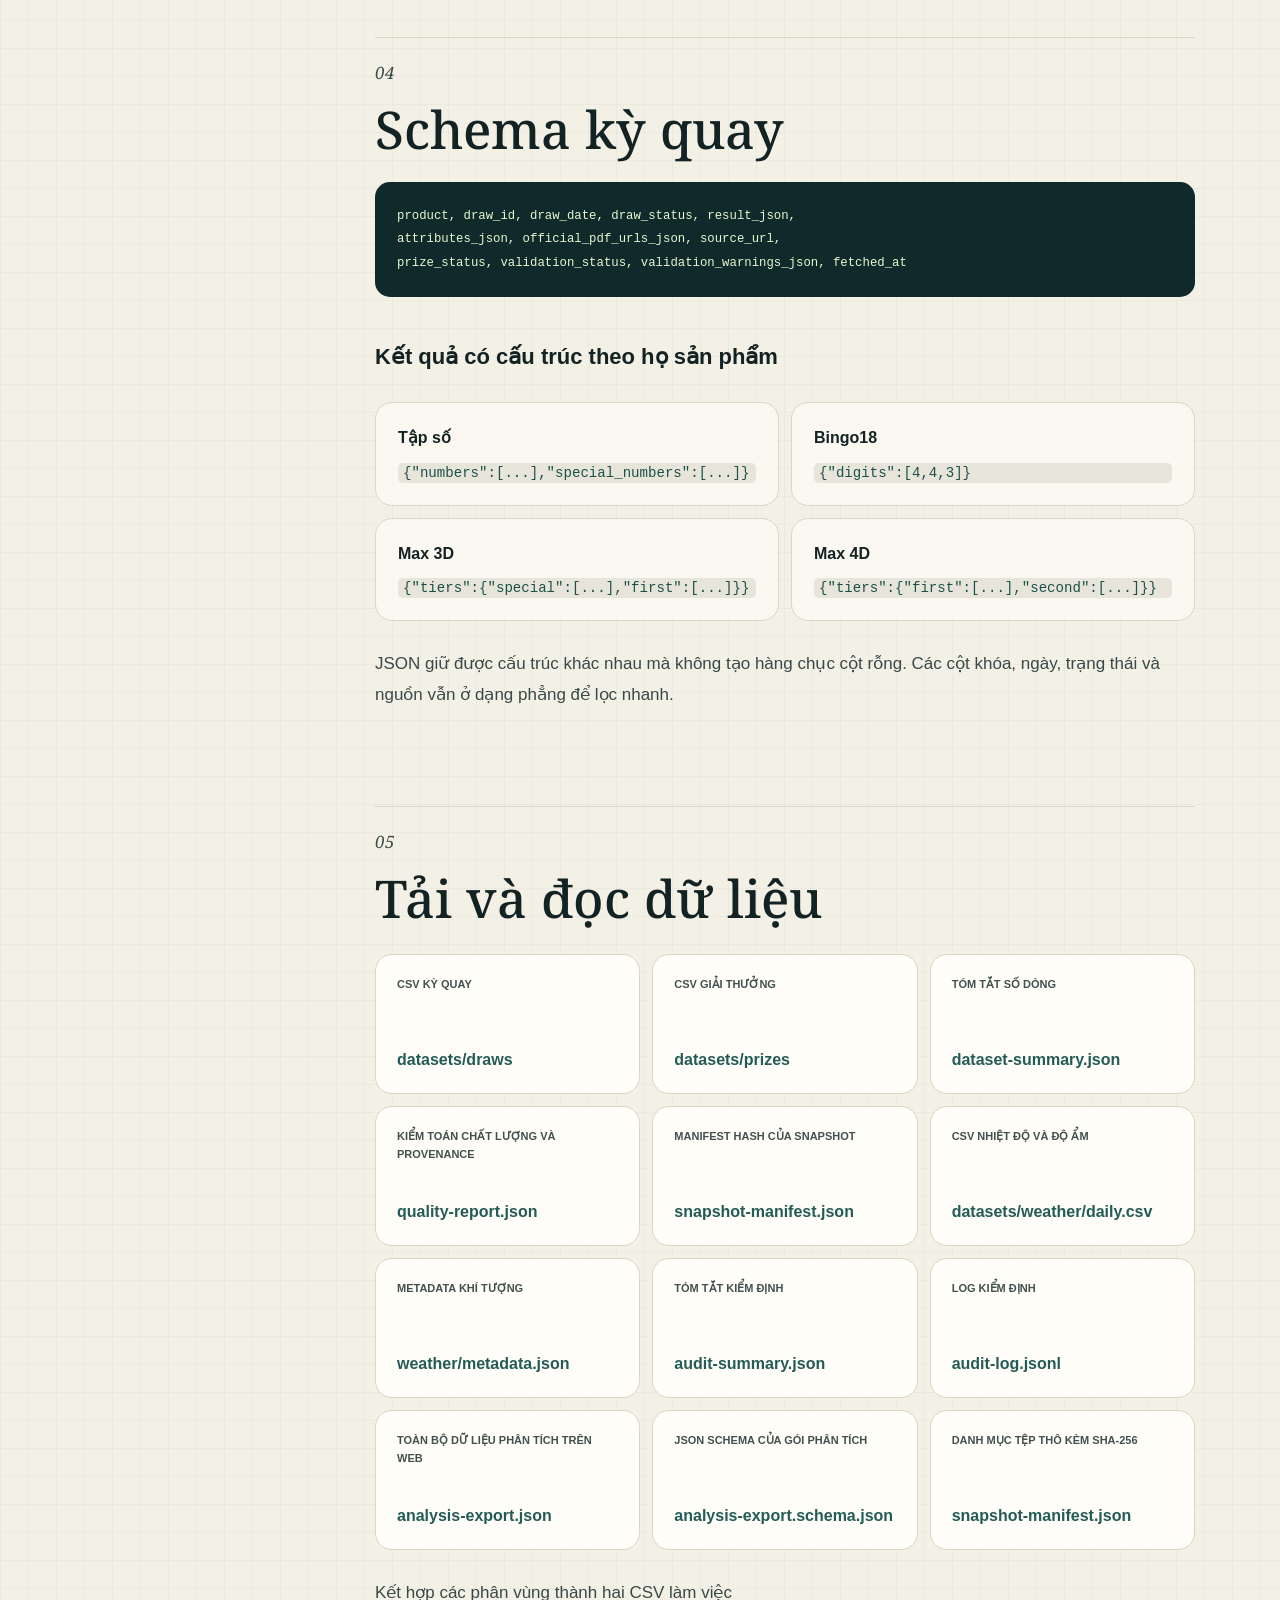
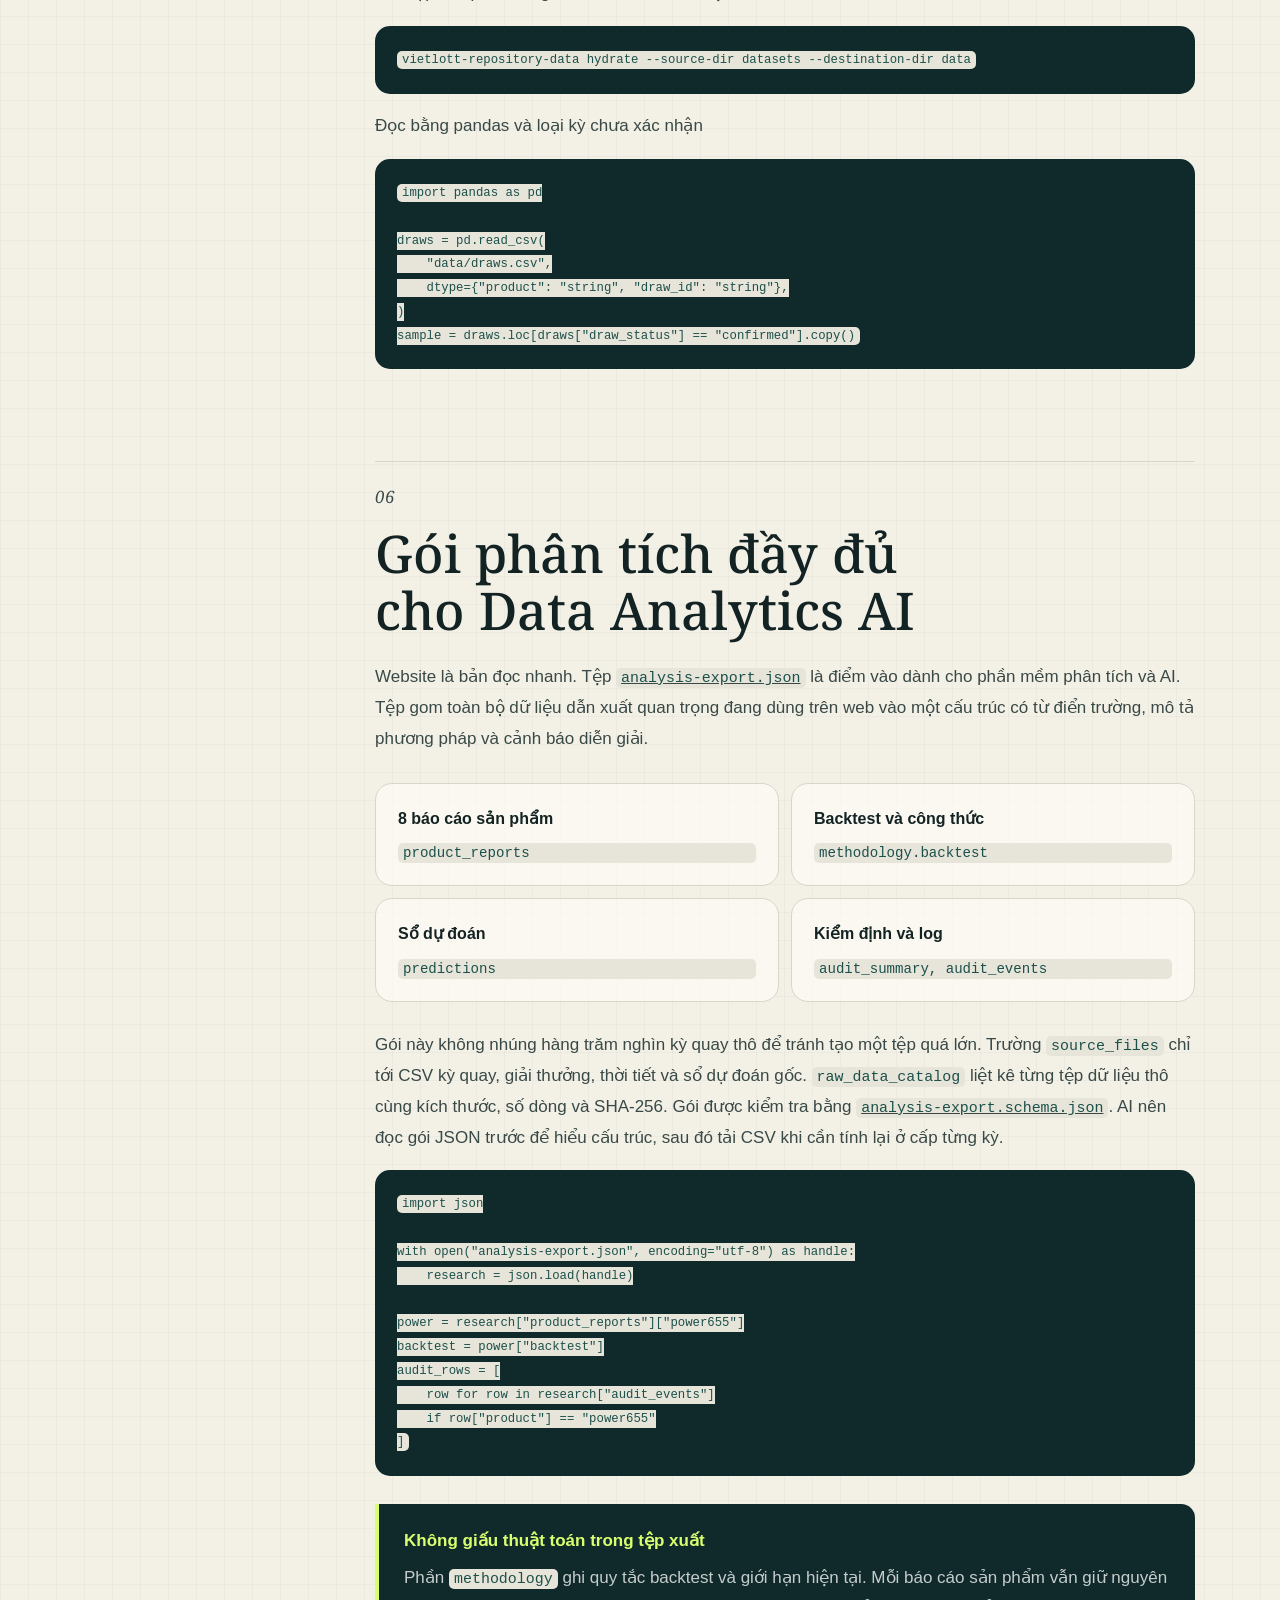
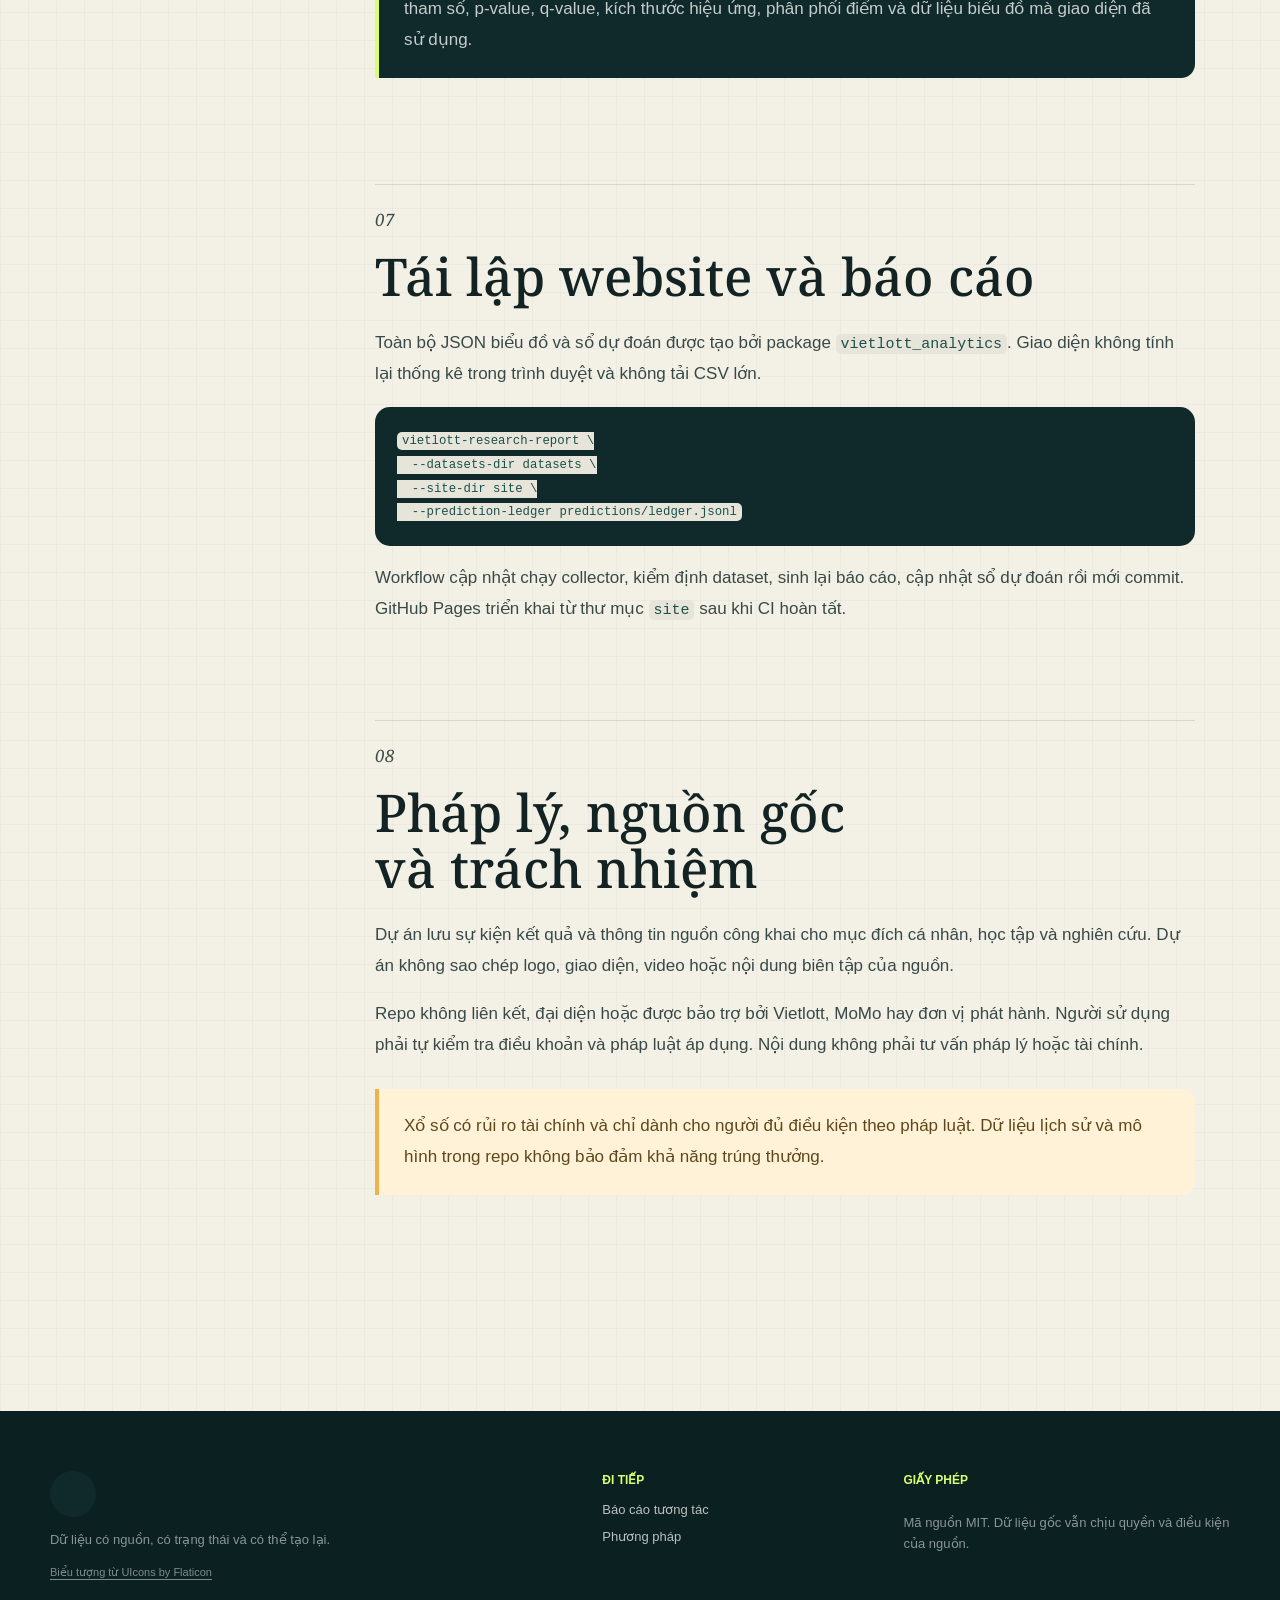
==== commit d2d7a505: "Nâng cấp kiểm toán nghiên cứu" ====
--- a/site/du-lieu.html
+++ b/site/du-lieu.html
@@ -11,8 +11,8 @@
   <link rel="preconnect" href="https://fonts.gstatic.com" crossorigin>
   <link rel="stylesheet" href="https://fonts.googleapis.com/css2?family=Noto+Serif:ital,wght@0,400;0,500;1,400;1,500&amp;display=swap">
   <link rel="stylesheet" href="https://cdn-uicons.flaticon.com/3.0.0/uicons-regular-rounded/css/uicons-regular-rounded.css">
-  <link rel="stylesheet" href="assets/styles.css?v=20260615-9">
-  <script src="assets/docs.js?v=20260614-2" defer></script>
+  <link rel="stylesheet" href="assets/styles.css?v=20260615-12">
+  <script src="assets/docs.js?v=20260615-1" defer></script>
 </head>
 <body>
   <a class="skip-link" href="#main">Bỏ qua điều hướng</a>
@@ -48,6 +48,7 @@
       <aside class="document-toc">
         <strong>Mục lục</strong>
         <a href="#bao-phu">Độ bao phủ</a>
+        <a href="#chat-luong-nguon">Chất lượng nguồn</a>
         <a href="#nguon">Nguồn dữ liệu</a>
         <a href="#schema">Schema</a>
         <a href="#tai">Tải và đọc</a>
@@ -69,8 +70,25 @@
           </p>
         </section>
 
+        <section id="chat-luong-nguon">
+          <p class="article-index">02</p>
+          <h2>Chất lượng nguồn và mức đối chiếu</h2>
+          <p>
+            "Đã xác nhận" chỉ cho biết dòng được dùng trong phân tích. Nó không đồng nghĩa
+            Vietlott đã xác nhận trực tiếp. Bảng dưới tách riêng nguồn chính thức, bằng chứng
+            đối chiếu, độ phủ kết quả và độ phủ giải thưởng.
+          </p>
+          <div id="source-quality-table" class="table-wrap">
+            <p>Đang đọc báo cáo chất lượng nguồn...</p>
+          </div>
+          <p>
+            Các tỷ lệ thấp không tự chứng minh dữ liệu sai. Chúng cho biết mức bằng chứng
+            provenance còn hạn chế và nơi cần ưu tiên truy ngược hoặc đối chiếu thêm.
+          </p>
+        </section>
+
         <section id="nguon">
-          <p class="article-index">02</p>
+          <p class="article-index">03</p>
           <h2>Nguồn và thứ tự ưu tiên</h2>
           <ol class="source-order">
             <li><strong>Trang công khai chính thức Vietlott</strong><span>Kết quả, trang chi tiết, PDF và thông tin giải.</span></li>
@@ -102,7 +120,7 @@
         </section>
 
         <section id="schema">
-          <p class="article-index">03</p>
+          <p class="article-index">04</p>
           <h2>Schema kỳ quay</h2>
           <div class="code-block">
             <code>product, draw_id, draw_date, draw_status, result_json,<br>
@@ -123,7 +141,7 @@
         </section>
 
         <section id="tai">
-          <p class="article-index">04</p>
+          <p class="article-index">05</p>
           <h2>Tải và đọc dữ liệu</h2>
           <div class="download-grid">
             <a href="https://github.com/NhanAZ/vietlott-data-research/tree/main/datasets/draws">
@@ -133,7 +151,13 @@
               <span>CSV giải thưởng</span><strong>datasets/prizes</strong>
             </a>
             <a href="https://github.com/NhanAZ/vietlott-data-research/blob/main/datasets/metadata/dataset-summary.json">
-              <span>Manifest kiểm toán</span><strong>dataset-summary.json</strong>
+              <span>Tóm tắt số dòng</span><strong>dataset-summary.json</strong>
+            </a>
+            <a href="https://github.com/NhanAZ/vietlott-data-research/blob/main/datasets/metadata/quality-report.json">
+              <span>Kiểm toán chất lượng và provenance</span><strong>quality-report.json</strong>
+            </a>
+            <a href="https://github.com/NhanAZ/vietlott-data-research/blob/main/datasets/metadata/snapshot-manifest.json">
+              <span>Manifest hash của snapshot</span><strong>snapshot-manifest.json</strong>
             </a>
             <a href="https://github.com/NhanAZ/vietlott-data-research/blob/main/datasets/weather/daily.csv">
               <span>CSV nhiệt độ và độ ẩm</span><strong>datasets/weather/daily.csv</strong>
@@ -149,6 +173,12 @@
             </a>
             <a href="data/analysis-export.json">
               <span>Toàn bộ dữ liệu phân tích trên web</span><strong>analysis-export.json</strong>
+            </a>
+            <a href="data/analysis-export.schema.json">
+              <span>JSON Schema của gói phân tích</span><strong>analysis-export.schema.json</strong>
+            </a>
+            <a href="data/snapshot-manifest.json">
+              <span>Danh mục tệp thô kèm SHA-256</span><strong>snapshot-manifest.json</strong>
             </a>
           </div>
           <p>Kết hợp các phân vùng thành hai CSV làm việc</p>
@@ -164,7 +194,7 @@
         </section>
 
         <section id="xuat-ai">
-          <p class="article-index">05</p>
+          <p class="article-index">06</p>
           <h2>Gói phân tích đầy đủ cho Data Analytics AI</h2>
           <p>
             Website là bản đọc nhanh. Tệp
@@ -182,7 +212,10 @@
           <p>
             Gói này không nhúng hàng trăm nghìn kỳ quay thô để tránh tạo một tệp quá
             lớn. Trường <code>source_files</code> chỉ tới CSV kỳ quay, giải thưởng,
-            thời tiết và sổ dự đoán gốc. AI nên đọc gói JSON trước để hiểu cấu trúc,
+            thời tiết và sổ dự đoán gốc. <code>raw_data_catalog</code> liệt kê từng tệp
+            dữ liệu thô cùng kích thước, số dòng và SHA-256. Gói được kiểm tra bằng
+            <a href="data/analysis-export.schema.json"><code>analysis-export.schema.json</code></a>.
+            AI nên đọc gói JSON trước để hiểu cấu trúc,
             sau đó tải CSV khi cần tính lại ở cấp từng kỳ.
           </p>
           <pre><code>import json
@@ -205,7 +238,7 @@
         </section>
 
         <section id="tai-lap">
-          <p class="article-index">06</p>
+          <p class="article-index">07</p>
           <h2>Tái lập website và báo cáo</h2>
           <p>
             Toàn bộ JSON biểu đồ và sổ dự đoán được tạo bởi package
@@ -224,7 +257,7 @@
         </section>
 
         <section id="phap-ly">
-          <p class="article-index">07</p>
+          <p class="article-index">08</p>
           <h2>Pháp lý, nguồn gốc và trách nhiệm</h2>
           <p>
             Dự án lưu sự kiện kết quả và thông tin nguồn công khai cho mục đích cá
--- a/site/assets/styles.css
+++ b/site/assets/styles.css
@@ -890,6 +890,21 @@
   color: #9d3c2b;
 }
 
+.audit-status-pill.statistically_notable {
+  background: rgb(239 179 76 / 18%);
+  color: #8a5b12;
+}
+
+.audit-status-pill.practically_large {
+  background: rgb(83 189 184 / 18%);
+  color: #236d69;
+}
+
+.audit-status-pill.both {
+  background: rgb(237 118 95 / 18%);
+  color: #9d3c2b;
+}
+
 .audit-status-pill.skipped {
   background: #ebe3d2;
   color: #756751;
@@ -910,6 +925,21 @@
   border-left-color: var(--coral);
 }
 
+.audit-signal-card.statistically_notable,
+.audit-product-card.statistically_notable {
+  border-left-color: var(--amber);
+}
+
+.audit-signal-card.practically_large,
+.audit-product-card.practically_large {
+  border-left-color: var(--aqua);
+}
+
+.audit-signal-card.both,
+.audit-product-card.both {
+  border-left-color: var(--coral);
+}
+
 .audit-signal-card.pass,
 .audit-product-card.pass {
   border-left-color: #9ab7a5;
@@ -923,6 +953,40 @@
 .audit-signal-card p {
   margin: 8px 0 0;
   color: var(--ink-soft);
+}
+
+.threshold-sensitivity-grid {
+  display: grid;
+  grid-template-columns: repeat(4, minmax(0, 1fr));
+  gap: 8px;
+  margin: 14px 0 0;
+}
+
+.threshold-sensitivity-grid div {
+  padding: 10px;
+  border: 1px solid var(--line);
+  border-radius: 12px;
+  background: rgb(255 253 247 / 74%);
+}
+
+.threshold-sensitivity-grid dt {
+  color: #55716d;
+  font-size: 11px;
+  font-weight: 900;
+}
+
+.threshold-sensitivity-grid dd {
+  margin: 4px 0 0;
+  color: var(--forest);
+  font-size: 20px;
+  font-weight: 900;
+}
+
+.threshold-sensitivity-grid small {
+  display: block;
+  margin-top: 2px;
+  color: var(--ink-soft);
+  font-size: 11px;
 }
 
 .audit-log-products {
@@ -1164,7 +1228,7 @@
 
 .metric-grid {
   display: grid;
-  grid-template-columns: repeat(5, 1fr);
+  grid-template-columns: repeat(auto-fit, minmax(240px, 1fr));
   gap: 12px;
 }
 
@@ -1710,6 +1774,18 @@
   border-left-color: var(--coral);
 }
 
+.audit-test-row.statistically_notable {
+  border-left-color: var(--amber);
+}
+
+.audit-test-row.practically_large {
+  border-left-color: var(--aqua);
+}
+
+.audit-test-row.both {
+  border-left-color: var(--coral);
+}
+
 .audit-test-row.skipped {
   border-left-color: #b9b3a5;
 }
@@ -1758,6 +1834,94 @@
 .audit-test-row dd {
   margin: 3px 0 0;
   font-weight: 900;
+}
+
+.position-residual-panel {
+  margin-top: 18px;
+  padding: 24px;
+  border: 1px solid var(--line);
+  border-radius: 22px;
+  background: rgb(255 253 247 / 72%);
+}
+
+.position-residual-heading {
+  display: flex;
+  gap: 30px;
+  align-items: end;
+  justify-content: space-between;
+}
+
+.position-residual-heading > div {
+  display: grid;
+  gap: 6px;
+}
+
+.position-residual-heading span {
+  color: var(--teal);
+  font-size: 11px;
+  font-weight: 850;
+  letter-spacing: 0.12em;
+  text-transform: uppercase;
+}
+
+.position-residual-heading strong {
+  font-size: 22px;
+}
+
+.position-residual-heading p {
+  max-width: 560px;
+  margin: 0;
+  color: var(--muted);
+  font-size: 12px;
+}
+
+.position-residual-scroll {
+  margin-top: 20px;
+  overflow-x: auto;
+}
+
+.position-residual-grid {
+  display: grid;
+  gap: 8px;
+  min-width: 720px;
+}
+
+.position-residual-row {
+  display: grid;
+  grid-template-columns: 72px repeat(10, minmax(52px, 1fr));
+  gap: 6px;
+  align-items: stretch;
+}
+
+.position-residual-row > span {
+  align-self: center;
+  color: var(--muted);
+  font-size: 11px;
+  font-weight: 800;
+}
+
+.position-residual-row > div {
+  display: grid;
+  gap: 3px;
+  min-height: 58px;
+  place-content: center;
+  border: 1px solid rgb(10 46 47 / 9%);
+  border-radius: 10px;
+  text-align: center;
+}
+
+.position-residual-row b {
+  font-size: 11px;
+}
+
+.position-residual-row strong {
+  font-size: 14px;
+}
+
+.position-residual-panel > small {
+  display: block;
+  margin-top: 14px;
+  color: var(--muted);
 }
 
 .audit-family-list {
@@ -2402,6 +2566,13 @@
   margin-left: auto;
   color: rgb(255 255 255 / 52%);
   font-size: 11px;
+}
+
+.prediction-ledger-integrity {
+  margin: -10px 0 20px;
+  color: rgb(255 255 255 / 48%);
+  font: 11px/1.5 ui-monospace, Consolas, monospace;
+  overflow-wrap: anywhere;
 }
 
 .prediction-grid {
@@ -3020,6 +3191,7 @@
   .metric-grid,
   .audit-summary-grid,
   .audit-mini-grid,
+  .threshold-sensitivity-grid,
   .method-steps {
     grid-template-columns: repeat(2, 1fr);
   }
@@ -3116,6 +3288,7 @@
   .audit-family-list,
   .audit-log-lead,
   .audit-log-products,
+  .threshold-sensitivity-grid,
   .two-column,
   .recent-draws,
   .method-steps,
@@ -3287,7 +3460,8 @@
 
   .prediction-warning,
   .prediction-toolbar,
-  .prediction-results-heading {
+  .prediction-results-heading,
+  .position-residual-heading {
     align-items: stretch;
     flex-direction: column;
   }
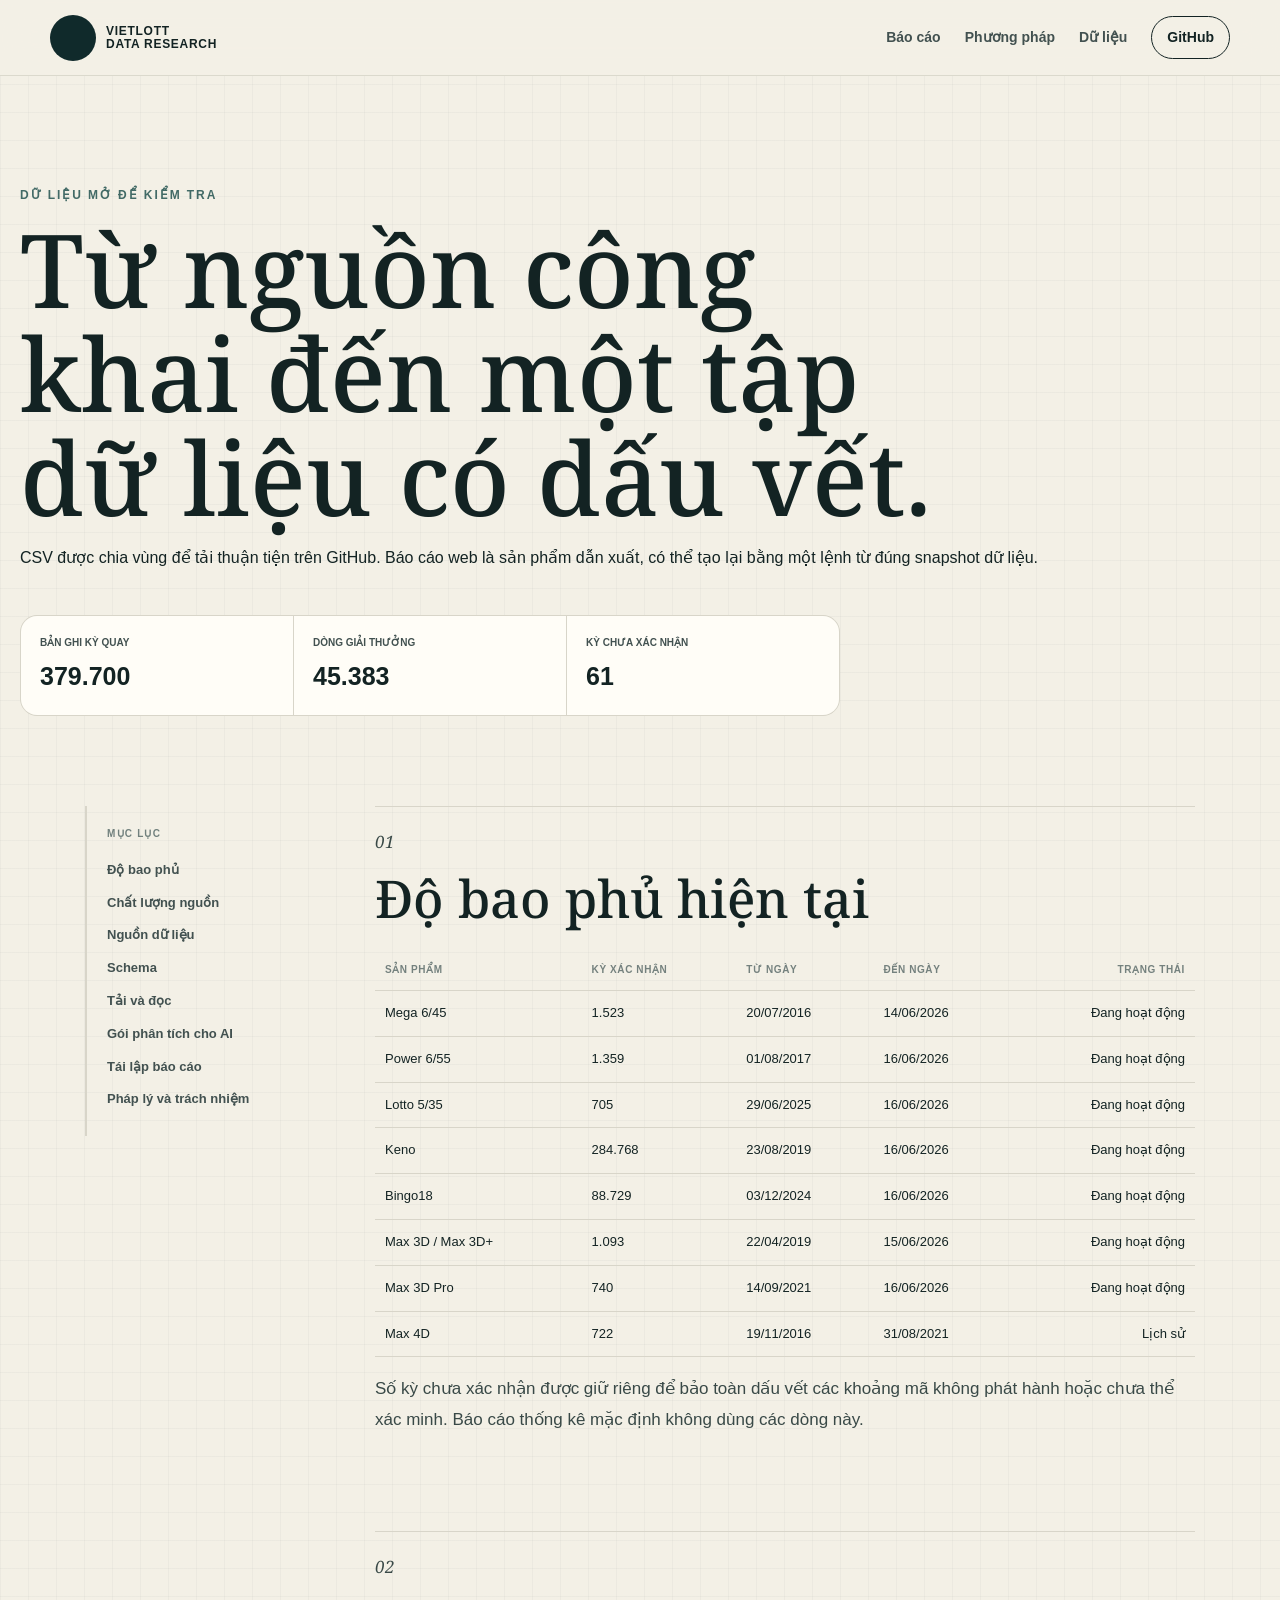
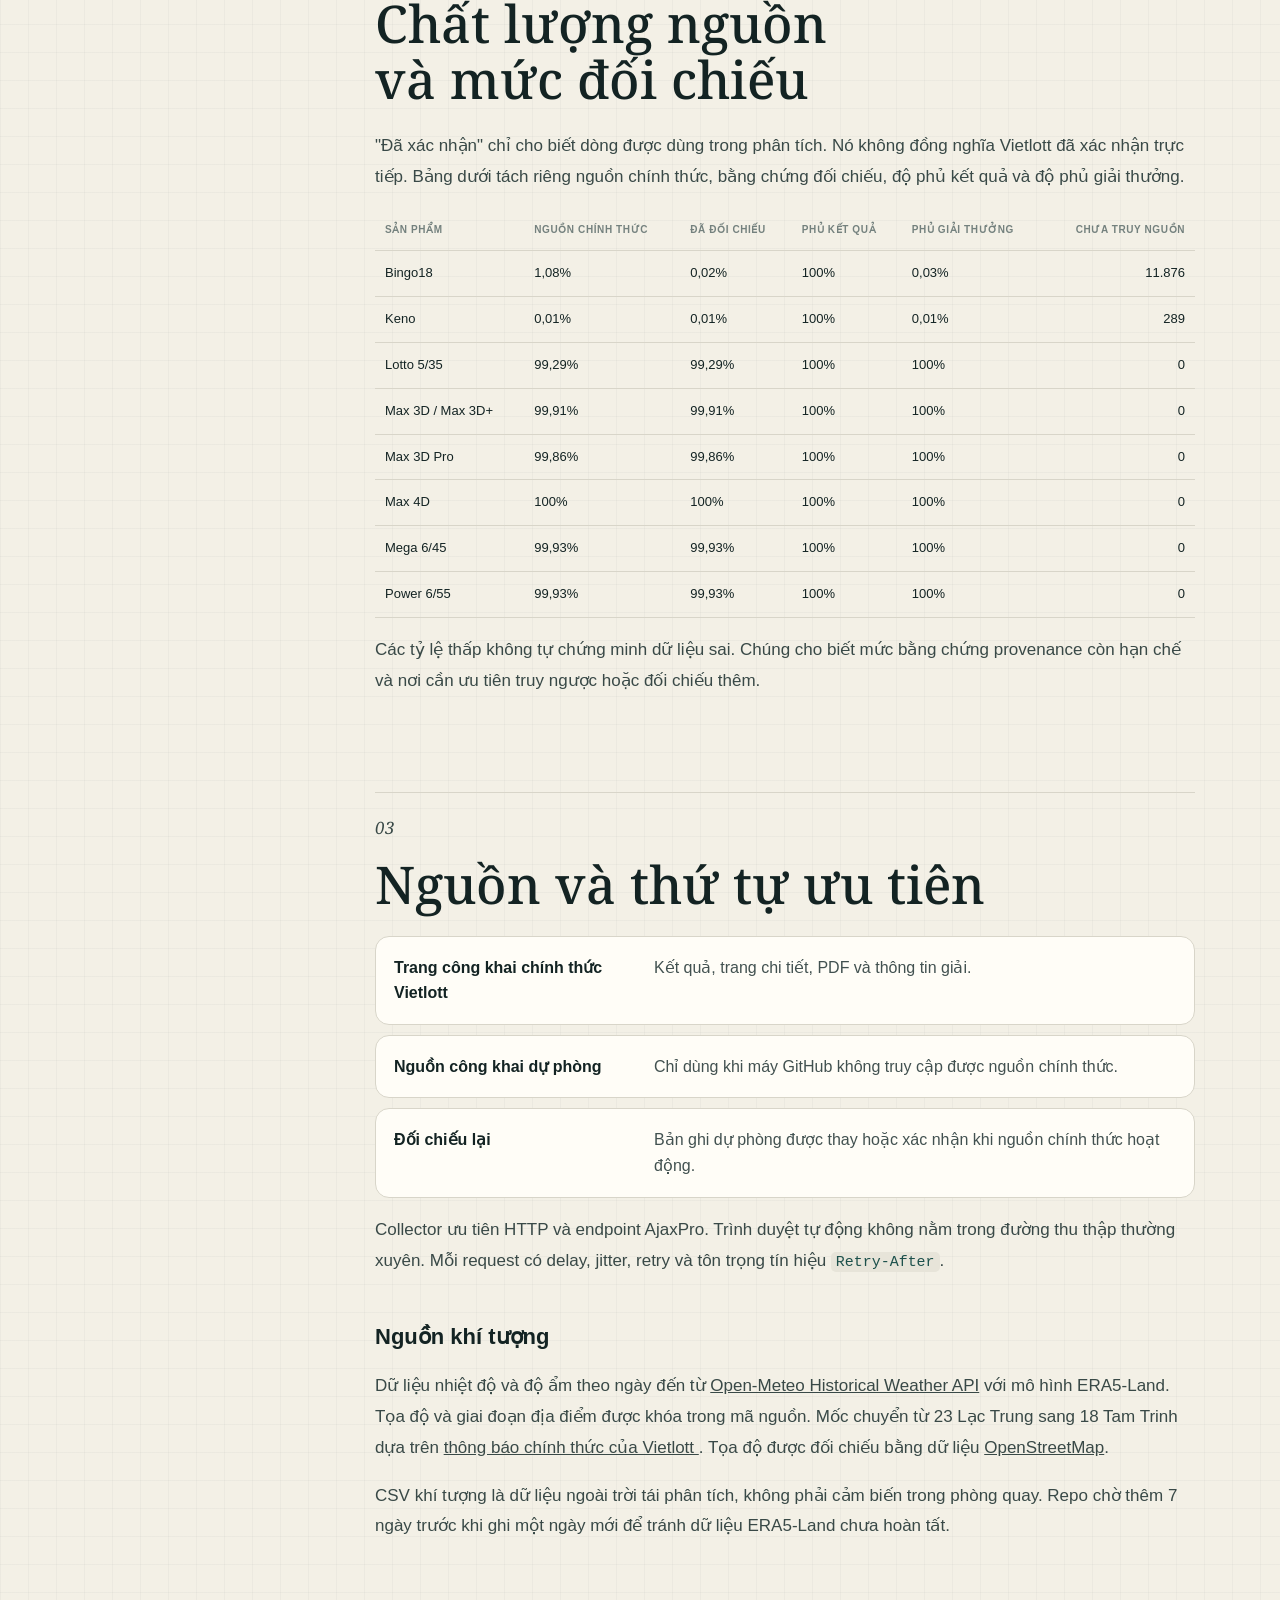
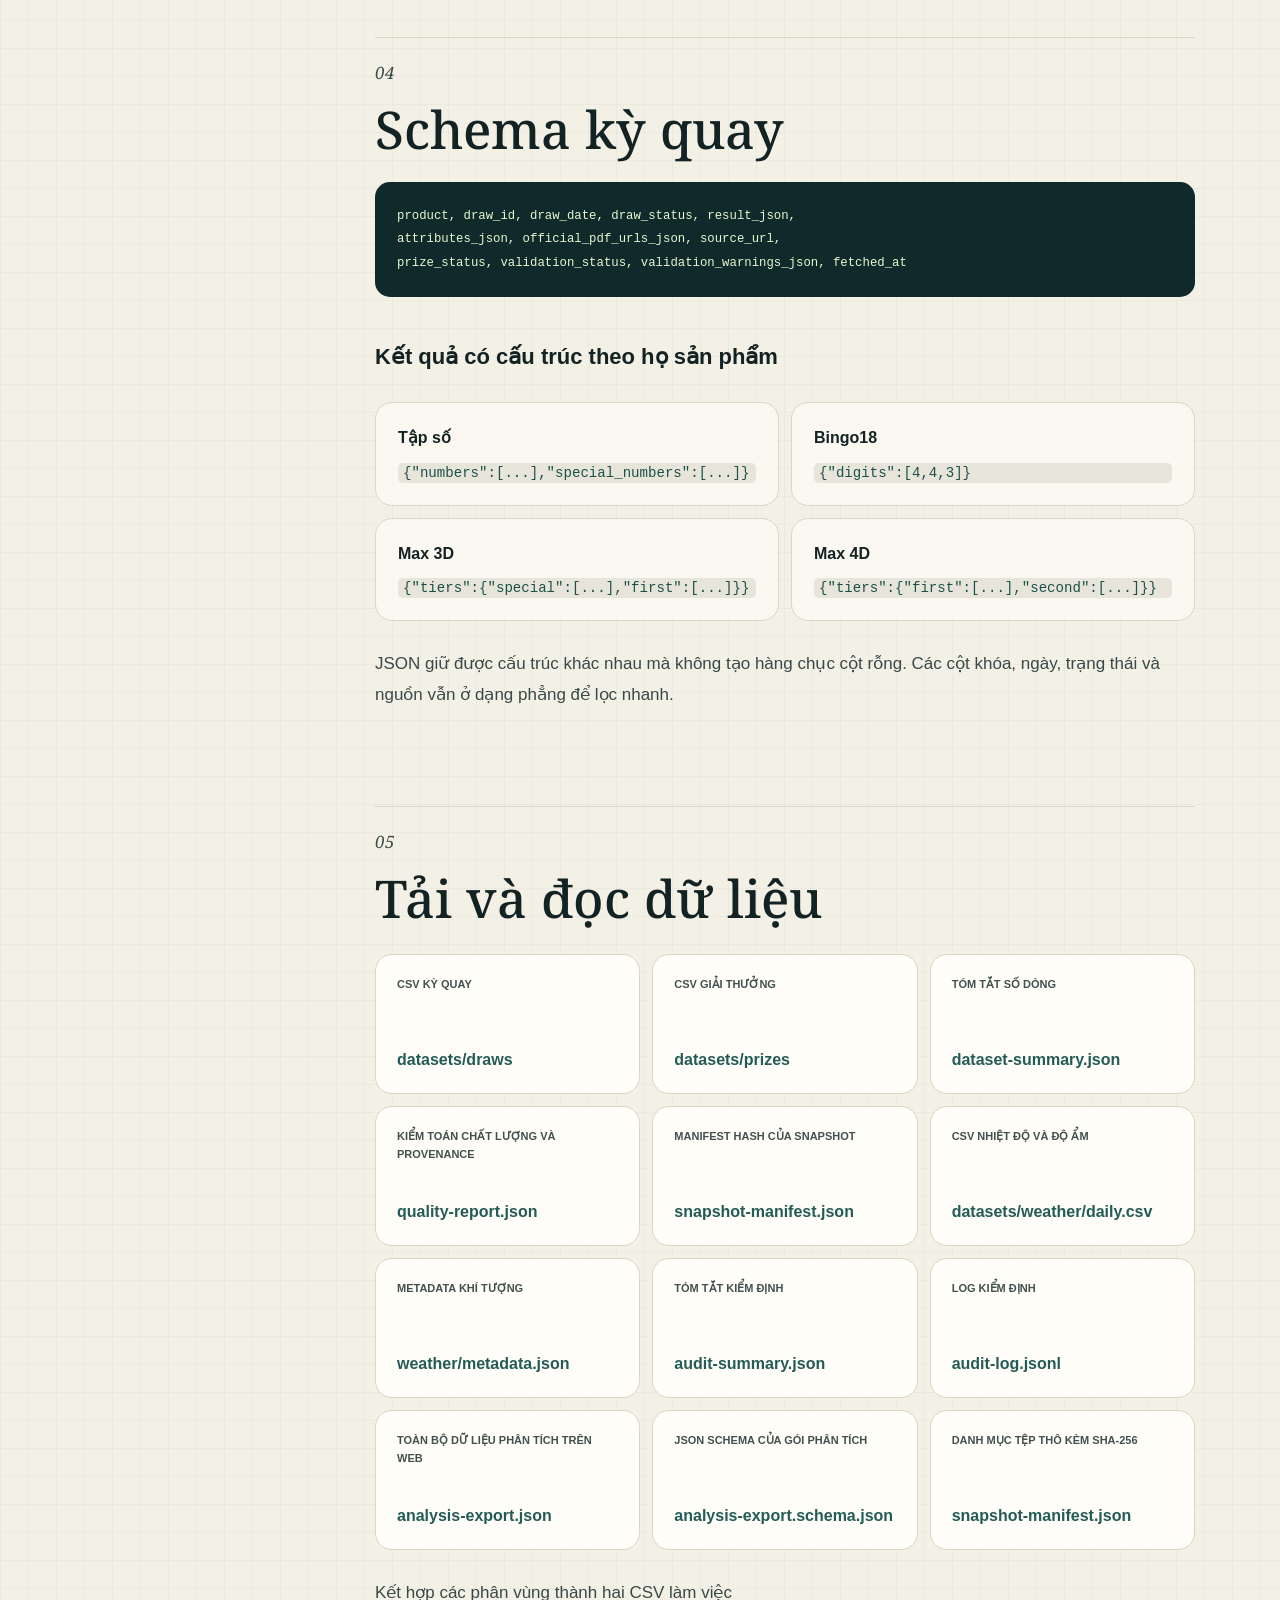
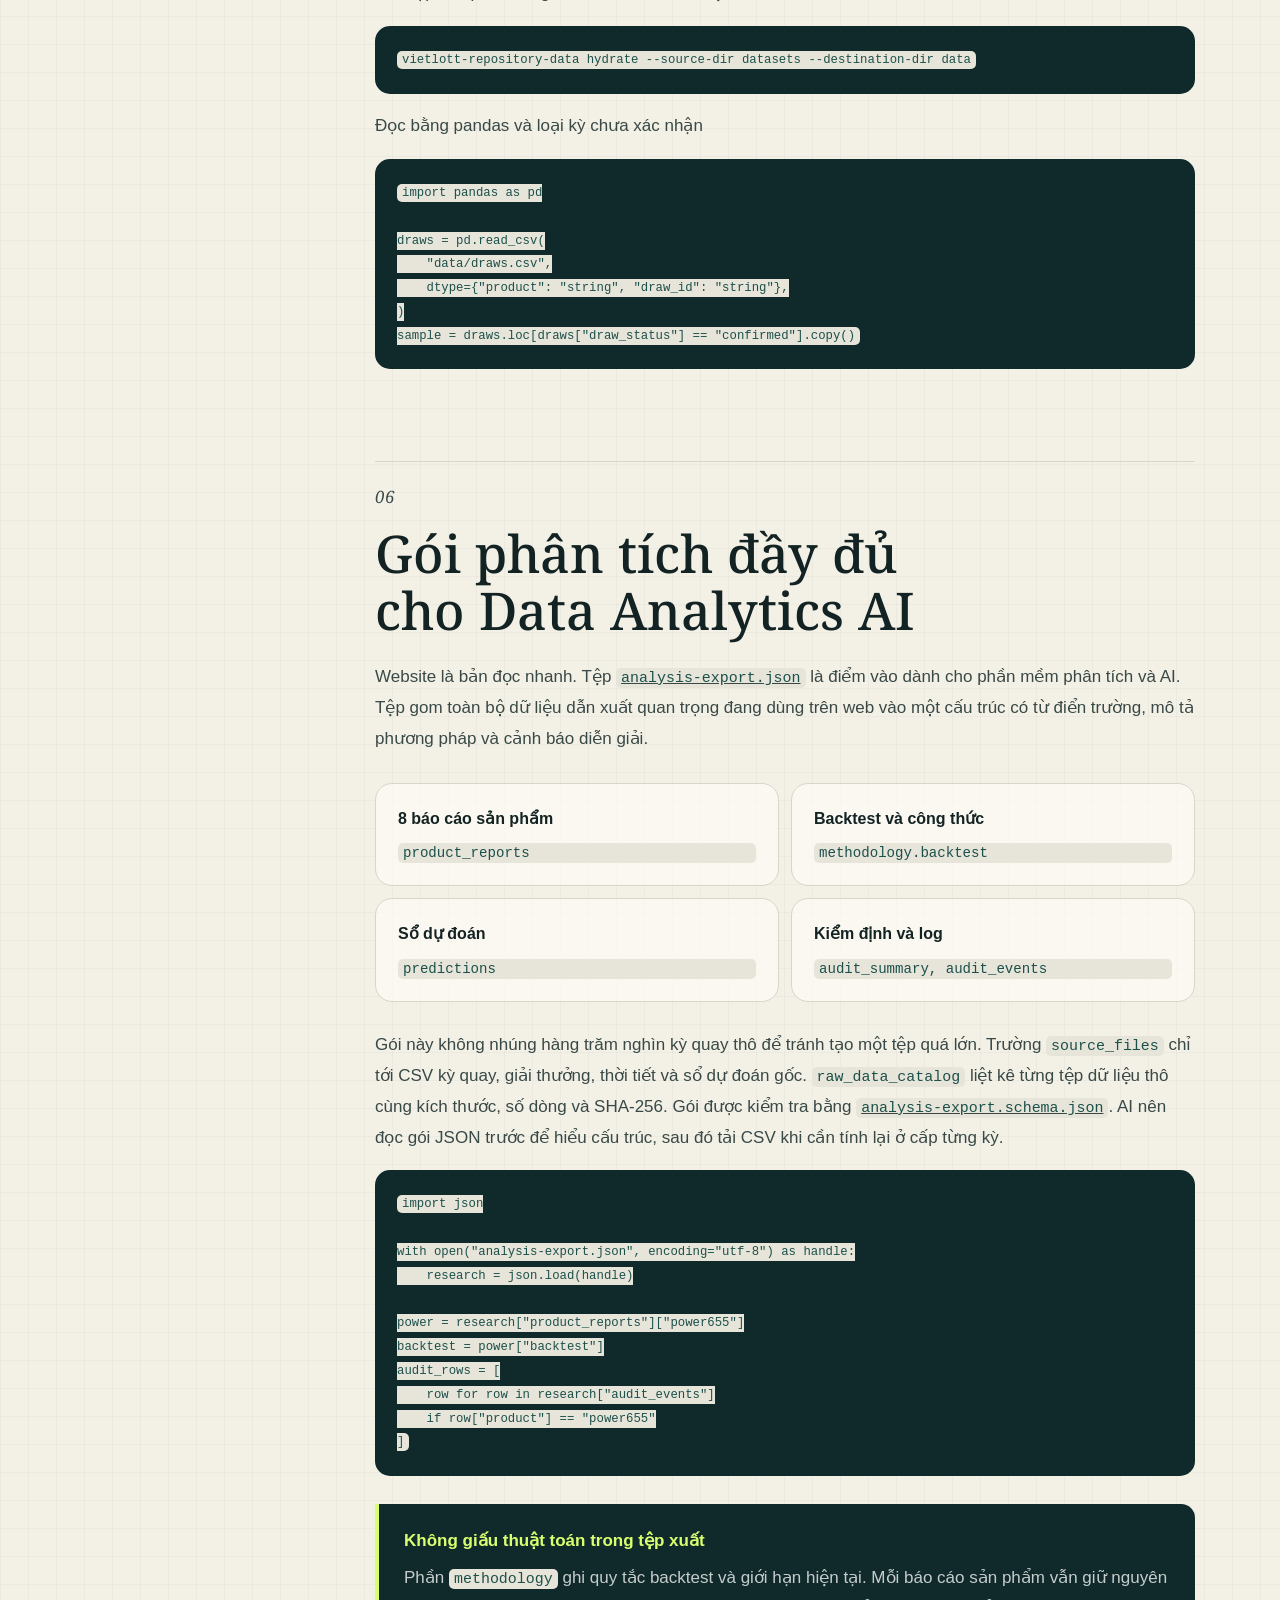
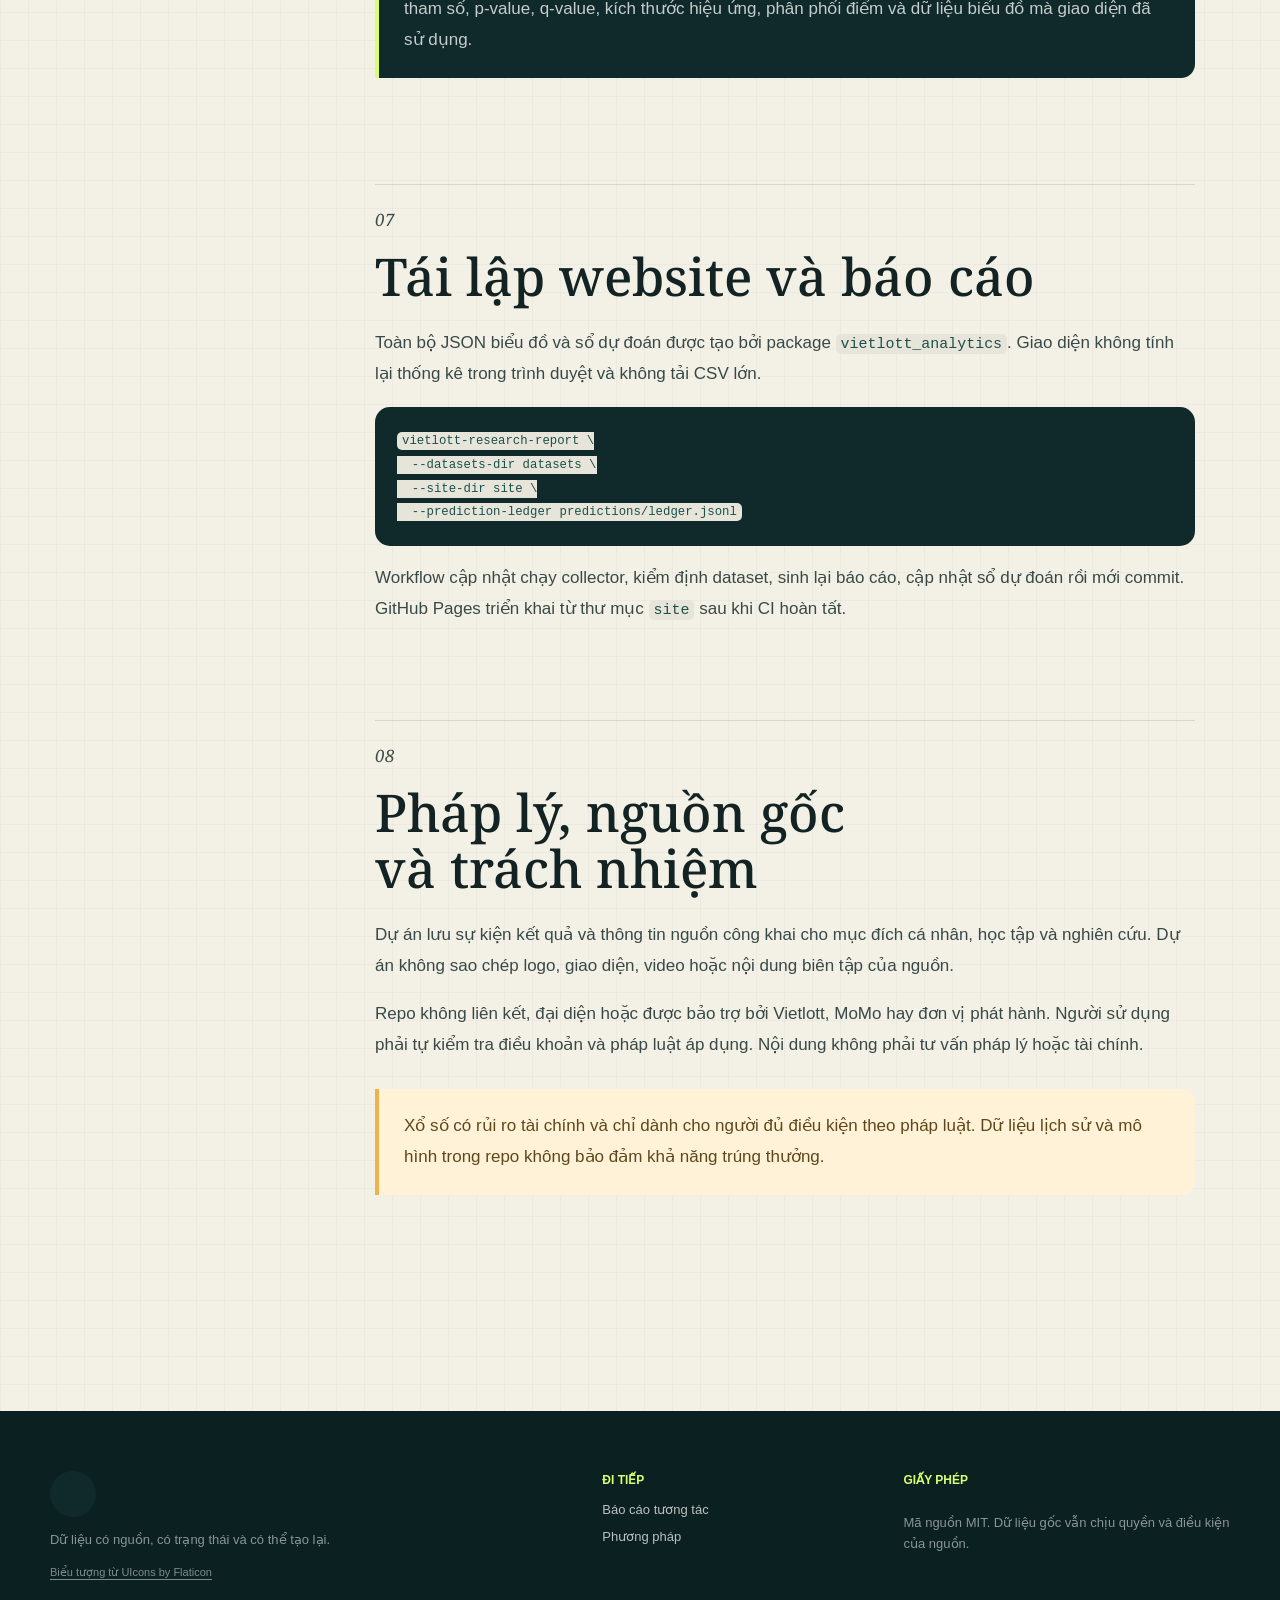
==== commit 14839574: "Bổ sung chi tiết tổng kết dự đoán" ====
--- a/site/du-lieu.html
+++ b/site/du-lieu.html
@@ -11,7 +11,7 @@
   <link rel="preconnect" href="https://fonts.gstatic.com" crossorigin>
   <link rel="stylesheet" href="https://fonts.googleapis.com/css2?family=Noto+Serif:ital,wght@0,400;0,500;1,400;1,500&amp;display=swap">
   <link rel="stylesheet" href="https://cdn-uicons.flaticon.com/3.0.0/uicons-regular-rounded/css/uicons-regular-rounded.css">
-  <link rel="stylesheet" href="assets/styles.css?v=20260615-12">
+  <link rel="stylesheet" href="assets/styles.css?v=20260616-2">
   <script src="assets/docs.js?v=20260615-1" defer></script>
 </head>
 <body>
--- a/site/assets/styles.css
+++ b/site/assets/styles.css
@@ -1924,6 +1924,115 @@
   color: var(--muted);
 }
 
+.position-tier-panel {
+  margin-top: 18px;
+  padding-top: 16px;
+  border-top: 1px solid rgb(10 46 47 / 10%);
+}
+
+.position-tier-heading {
+  display: grid;
+  grid-template-columns: minmax(0, 0.85fr) minmax(0, 1.15fr);
+  gap: 16px;
+  align-items: start;
+}
+
+.position-tier-heading span,
+.position-result-types span,
+.position-tier-grid span {
+  color: var(--muted);
+  font-size: 11px;
+  text-transform: uppercase;
+  letter-spacing: 0.08em;
+}
+
+.position-tier-heading strong {
+  display: block;
+  margin-top: 4px;
+  font-size: 18px;
+}
+
+.position-tier-heading p {
+  margin: 0;
+  color: var(--ink-soft);
+  font-size: 12px;
+  line-height: 1.6;
+}
+
+.position-result-types,
+.position-tier-grid {
+  display: grid;
+  gap: 10px;
+  margin-top: 12px;
+}
+
+.position-result-types {
+  grid-template-columns: repeat(2, minmax(0, 1fr));
+}
+
+.position-result-types article,
+.position-tier-grid article {
+  padding: 12px;
+  border-radius: 12px;
+  background: #ffffff;
+}
+
+.position-result-types article {
+  border-left: 4px solid #b9c8c0;
+}
+
+.position-result-types article.excluded {
+  border-left-color: #b7944f;
+  background: #fbf6ea;
+}
+
+.position-result-types strong,
+.position-tier-grid strong {
+  display: block;
+  margin-top: 6px;
+  font-size: 18px;
+}
+
+.position-result-types small {
+  display: block;
+  margin-top: 6px;
+  color: var(--ink-soft);
+  line-height: 1.5;
+}
+
+.position-tier-grid {
+  grid-template-columns: repeat(2, minmax(0, 1fr));
+}
+
+.position-tier-grid dl {
+  display: grid;
+  grid-template-columns: repeat(2, minmax(0, 1fr));
+  gap: 8px;
+  margin: 10px 0 0;
+}
+
+.position-tier-grid dl div {
+  min-height: 56px;
+  padding: 8px;
+  border-radius: 10px;
+  background: #f5f1e8;
+}
+
+.position-tier-grid dt,
+.position-tier-grid dd {
+  margin: 0;
+}
+
+.position-tier-grid dt {
+  color: var(--muted);
+  font-size: 11px;
+}
+
+.position-tier-grid dd {
+  margin-top: 4px;
+  font-weight: 800;
+}
+
 .audit-family-list {
   display: grid;
   grid-template-columns: repeat(2, 1fr);
@@ -1945,6 +2054,110 @@
 .audit-family-list span {
   margin-top: 4px;
   color: var(--ink-soft);
+}
+
+.audit-dependency-panel {
+  margin-top: 16px;
+  padding: 14px;
+  border: 1px solid rgb(10 46 47 / 10%);
+  border-radius: 14px;
+  background: #fbfaf6;
+}
+
+.audit-dependency-heading {
+  display: grid;
+  grid-template-columns: minmax(0, 0.8fr) minmax(0, 1.2fr);
+  gap: 16px;
+  align-items: start;
+}
+
+.audit-dependency-heading span,
+.audit-dependency-grid span,
+.audit-dependency-pairs span,
+.audit-dependency-pairs small {
+  color: var(--muted);
+  font-size: 11px;
+  text-transform: uppercase;
+  letter-spacing: 0.08em;
+}
+
+.audit-dependency-heading strong {
+  display: block;
+  margin-top: 4px;
+  font-size: 18px;
+}
+
+.audit-dependency-heading p {
+  margin: 0;
+  color: var(--ink-soft);
+  font-size: 12px;
+  line-height: 1.6;
+}
+
+.audit-dependency-grid {
+  display: grid;
+  grid-template-columns: repeat(3, minmax(0, 1fr));
+  gap: 8px;
+  margin-top: 12px;
+}
+
+.audit-dependency-grid article {
+  min-height: 72px;
+  padding: 10px;
+  border-radius: 12px;
+  background: #f1ede2;
+}
+
+.audit-dependency-grid strong {
+  display: block;
+  margin-top: 6px;
+  font-size: 22px;
+}
+
+.audit-dependency-grid .high {
+  background: #f7dfd6;
+}
+
+.audit-dependency-grid .medium {
+  background: #efe6d1;
+}
+
+.audit-dependency-grid .low {
+  background: #e5eee7;
+}
+
+.audit-dependency-pairs {
+  display: grid;
+  gap: 8px;
+  margin-top: 12px;
+}
+
+.audit-dependency-pairs article {
+  display: grid;
+  gap: 5px;
+  padding: 10px;
+  border-left: 4px solid #a9b8b1;
+  border-radius: 12px;
+  background: #ffffff;
+}
+
+.audit-dependency-pairs article.high {
+  border-left-color: #ba624a;
+}
+
+.audit-dependency-pairs article.medium {
+  border-left-color: #b7944f;
+}
+
+.audit-dependency-pairs strong {
+  font-size: 13px;
+}
+
+.audit-dependency-pairs p {
+  margin: 0;
+  color: var(--ink-soft);
+  font-size: 12px;
+  line-height: 1.5;
 }
 
 .method-note {
@@ -2775,6 +2988,10 @@
   border-left-color: #71827f;
 }
 
+.prediction-evaluation.status-pending {
+  border-left-color: #9cb0ad;
+}
+
 .prediction-evaluation > header,
 .prediction-evaluation > footer {
   display: flex;
@@ -2813,6 +3030,11 @@
   color: rgb(255 255 255 / 65%);
 }
 
+.prediction-status.status-pending {
+  background: rgb(255 255 255 / 14%);
+  color: var(--paper);
+}
+
 .prediction-versus {
   display: grid;
   grid-template-columns: minmax(0, 1fr) auto minmax(0, 1fr);
@@ -2882,6 +3104,16 @@
 .evaluation-sequence span.matched {
   background: var(--acid);
   color: var(--forest);
+}
+
+.prediction-pending-result {
+  min-height: 44px;
+  padding: 12px 13px;
+  border: 1px dashed rgb(255 255 255 / 18%);
+  border-radius: 11px;
+  color: rgb(255 255 255 / 58%);
+  font-size: 12px;
+  line-height: 1.5;
 }
 
 .prediction-evaluation > footer {
@@ -2943,7 +3175,6 @@
 
 .archive-summary {
   display: grid;
-  grid-template-columns: repeat(4, 1fr);
   gap: 1px;
   margin-top: 18px;
   overflow: hidden;
@@ -2951,24 +3182,59 @@
   background: rgb(255 255 255 / 12%);
 }
 
-.archive-summary > * {
+.archive-summary .archive-summary-heading {
+  min-height: auto;
+  padding: 18px 20px;
+  background: #123130;
+}
+
+.archive-summary-groups {
+  display: grid;
+  gap: 1px;
+  background: rgb(255 255 255 / 12%);
+}
+
+.archive-metric-grid {
+  display: grid;
+  gap: 1px;
+  background: rgb(255 255 255 / 12%);
+}
+
+.archive-status-grid {
+  grid-template-columns: repeat(4, 1fr);
+}
+
+.archive-evaluated-grid {
+  grid-template-columns: repeat(6, 1fr);
+}
+
+.archive-metric {
+  min-width: 0;
   min-height: 105px;
   padding: 19px;
+  border: 0;
   background: #173635;
-}
-
-.archive-summary .archive-summary-heading {
-  min-height: auto;
-  grid-column: 1 / -1;
-  padding: 18px 20px;
-  background: #123130;
-}
-
-.archive-summary-heading span {
+  color: inherit;
+  cursor: pointer;
+  font: inherit;
+  text-align: left;
+}
+
+.archive-metric:hover,
+.archive-metric:focus-visible {
+  background: #1c4240;
+  outline: 2px solid rgb(212 255 91 / 54%);
+  outline-offset: -2px;
+}
+
+.archive-summary-heading span,
+.archive-detail-heading span {
   color: var(--acid);
 }
 
-.archive-summary-heading strong {
+.archive-summary-heading strong,
+.archive-detail-heading strong {
+  display: block;
   margin-top: 4px;
   color: var(--paper);
   font-size: 20px;
@@ -2983,7 +3249,8 @@
   line-height: 1.6;
 }
 
-.archive-summary span {
+.archive-metric span,
+.archive-detail-heading span {
   display: block;
   color: rgb(255 255 255 / 50%);
   font-size: 10px;
@@ -2991,19 +3258,55 @@
   text-transform: uppercase;
 }
 
-.archive-summary strong {
+.archive-metric strong {
   display: block;
   margin-top: 5px;
   color: var(--acid);
   font-size: 26px;
 }
 
+.archive-detail-panel {
+  background: #123130;
+}
+
+.archive-detail-heading {
+  display: flex;
+  gap: 16px;
+  align-items: center;
+  justify-content: space-between;
+  padding: 18px 20px;
+}
+
+.archive-detail-close {
+  flex: 0 0 auto;
+  padding: 9px 12px;
+  border: 1px solid rgb(255 255 255 / 18%);
+  border-radius: 999px;
+  background: rgb(255 255 255 / 8%);
+  color: var(--paper);
+  cursor: pointer;
+  font-weight: 800;
+}
+
+.archive-detail-close:hover,
+.archive-detail-close:focus-visible {
+  border-color: rgb(212 255 91 / 62%);
+  outline: none;
+}
+
+.archive-detail-list {
+  max-height: min(650px, 72vh);
+  overflow: auto;
+  padding: 0 14px 14px;
+}
+
 .archive-summary a {
   display: flex;
   min-height: 62px;
-  grid-column: 1 / -1;
   align-items: center;
   justify-content: center;
+  padding: 19px;
+  background: #173635;
   color: var(--paper);
   font-weight: 800;
   text-align: center;
@@ -3199,6 +3502,8 @@
   .audit-conclusion-card,
   .audit-log-lead,
   .audit-log-products,
+  .audit-dependency-heading,
+  .position-tier-heading,
   .audit-test-row {
     grid-template-columns: 1fr;
   }
@@ -3211,12 +3516,13 @@
     grid-template-columns: repeat(10, 1fr);
   }
 
-  .archive-summary {
+  .archive-status-grid,
+  .archive-evaluated-grid {
     grid-template-columns: repeat(2, 1fr);
   }
 
-  .archive-summary a {
-    grid-column: 1 / -1;
+  .archive-metric {
+    min-height: 96px;
   }
 
   .prediction-product-metrics {
@@ -3283,11 +3589,15 @@
 
   .data-ribbon-inner,
   .metric-grid,
-  .audit-summary-grid,
-  .audit-mini-grid,
-  .audit-family-list,
-  .audit-log-lead,
-  .audit-log-products,
+    .audit-summary-grid,
+    .audit-mini-grid,
+    .audit-family-list,
+    .audit-dependency-heading,
+    .audit-dependency-grid,
+    .position-result-types,
+    .position-tier-grid,
+    .audit-log-lead,
+    .audit-log-products,
   .threshold-sensitivity-grid,
   .two-column,
   .recent-draws,
@@ -3328,6 +3638,10 @@
     grid-template-columns: 1fr;
   }
 
+  .position-tier-grid dl {
+    grid-template-columns: 1fr;
+  }
+
   .project-stance {
     padding-top: 0;
   }
@@ -3491,16 +3805,15 @@
     text-align: center;
   }
 
+  .archive-status-grid,
+  .archive-evaluated-grid {
+    grid-template-columns: 1fr;
+  }
+
+  .archive-detail-heading,
   .prediction-evaluation > header {
     align-items: flex-start;
-  }
-
-  .archive-summary {
-    grid-template-columns: 1fr;
-  }
-
-  .archive-summary a {
-    grid-column: auto;
+    flex-direction: column;
   }
 }
 
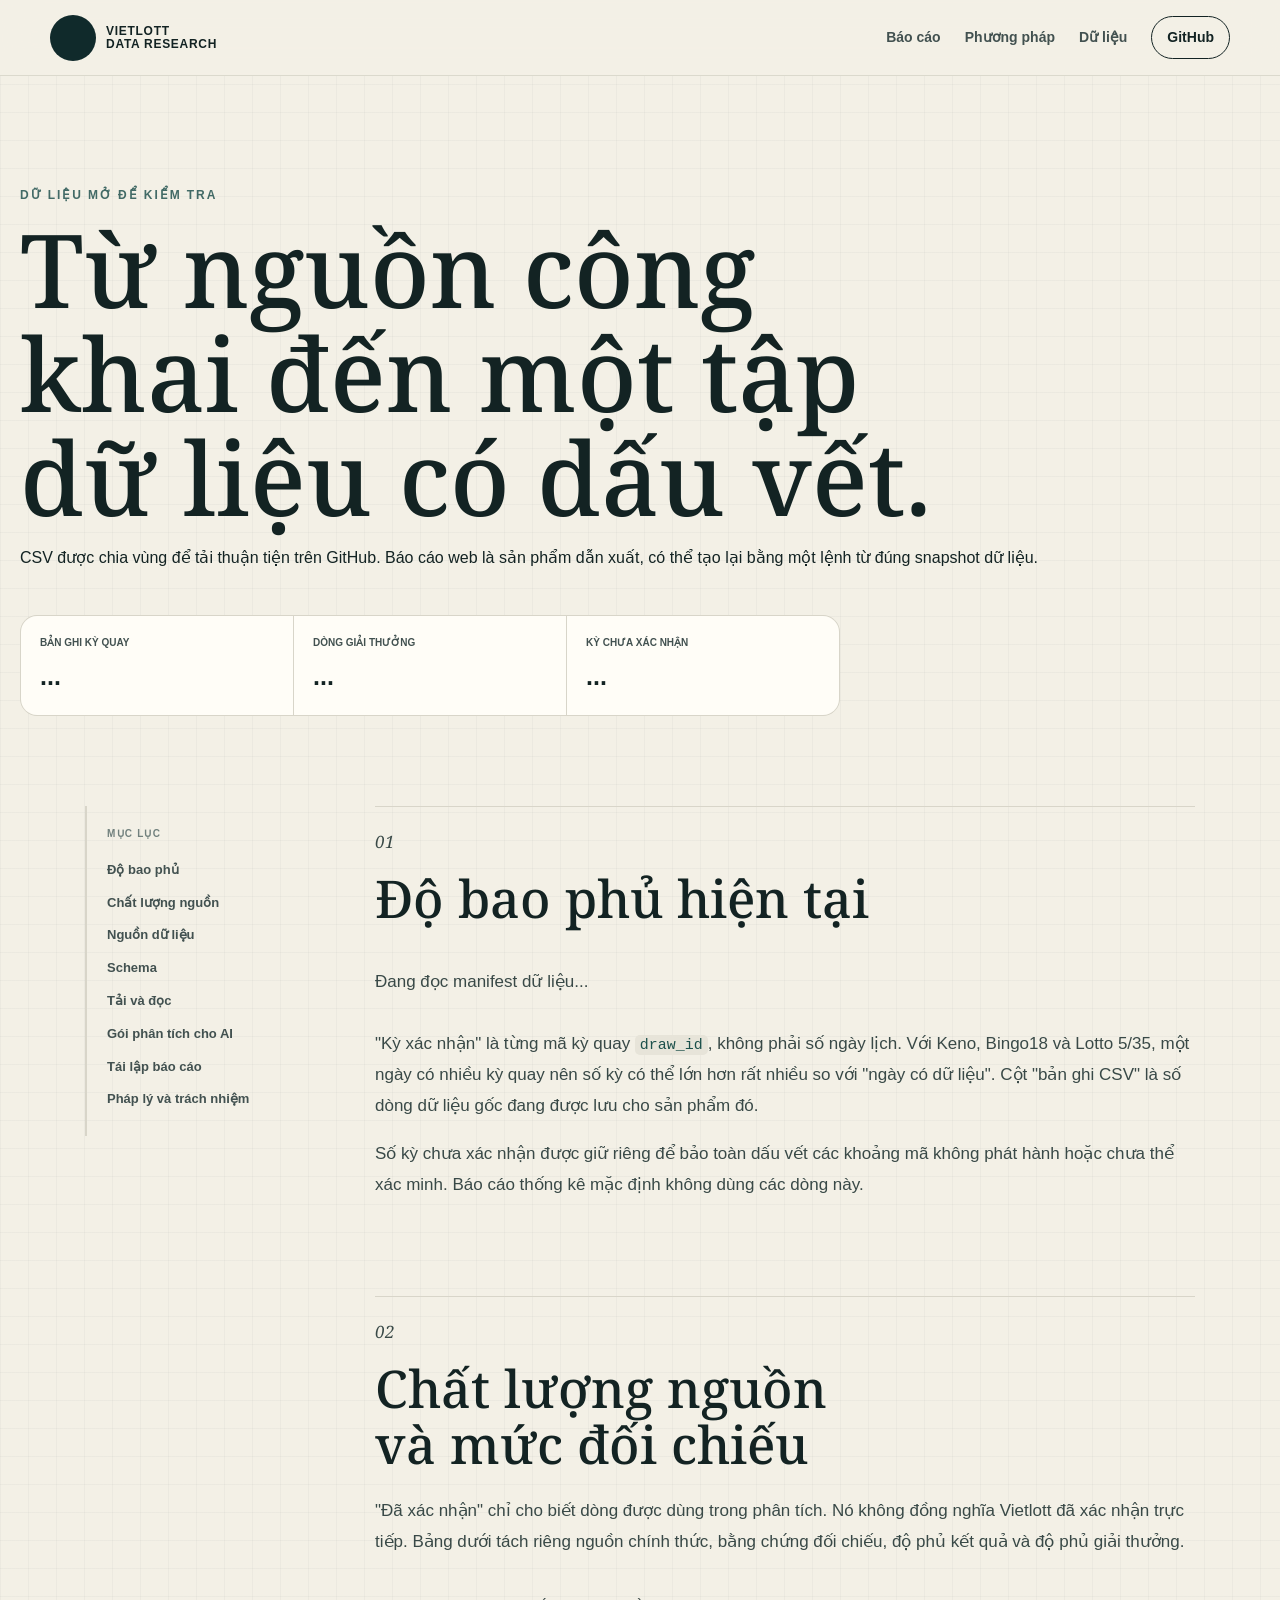
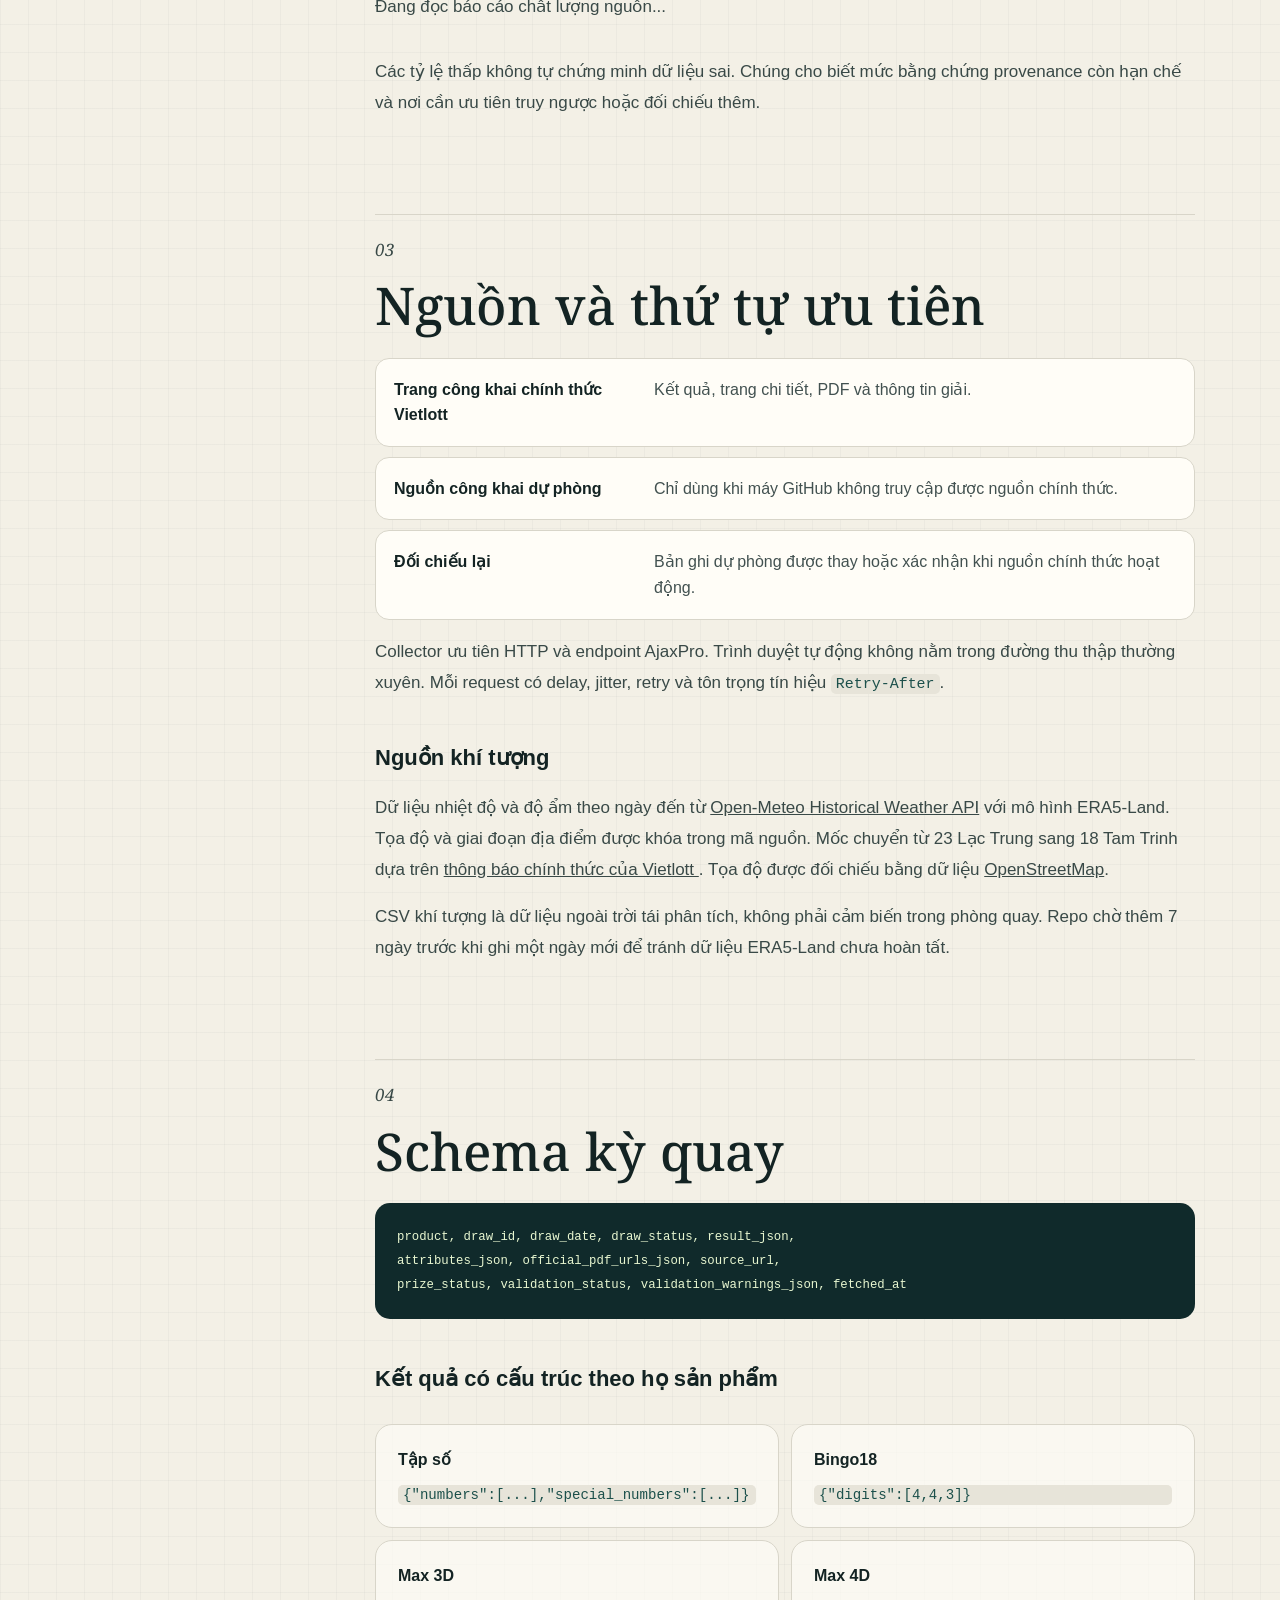
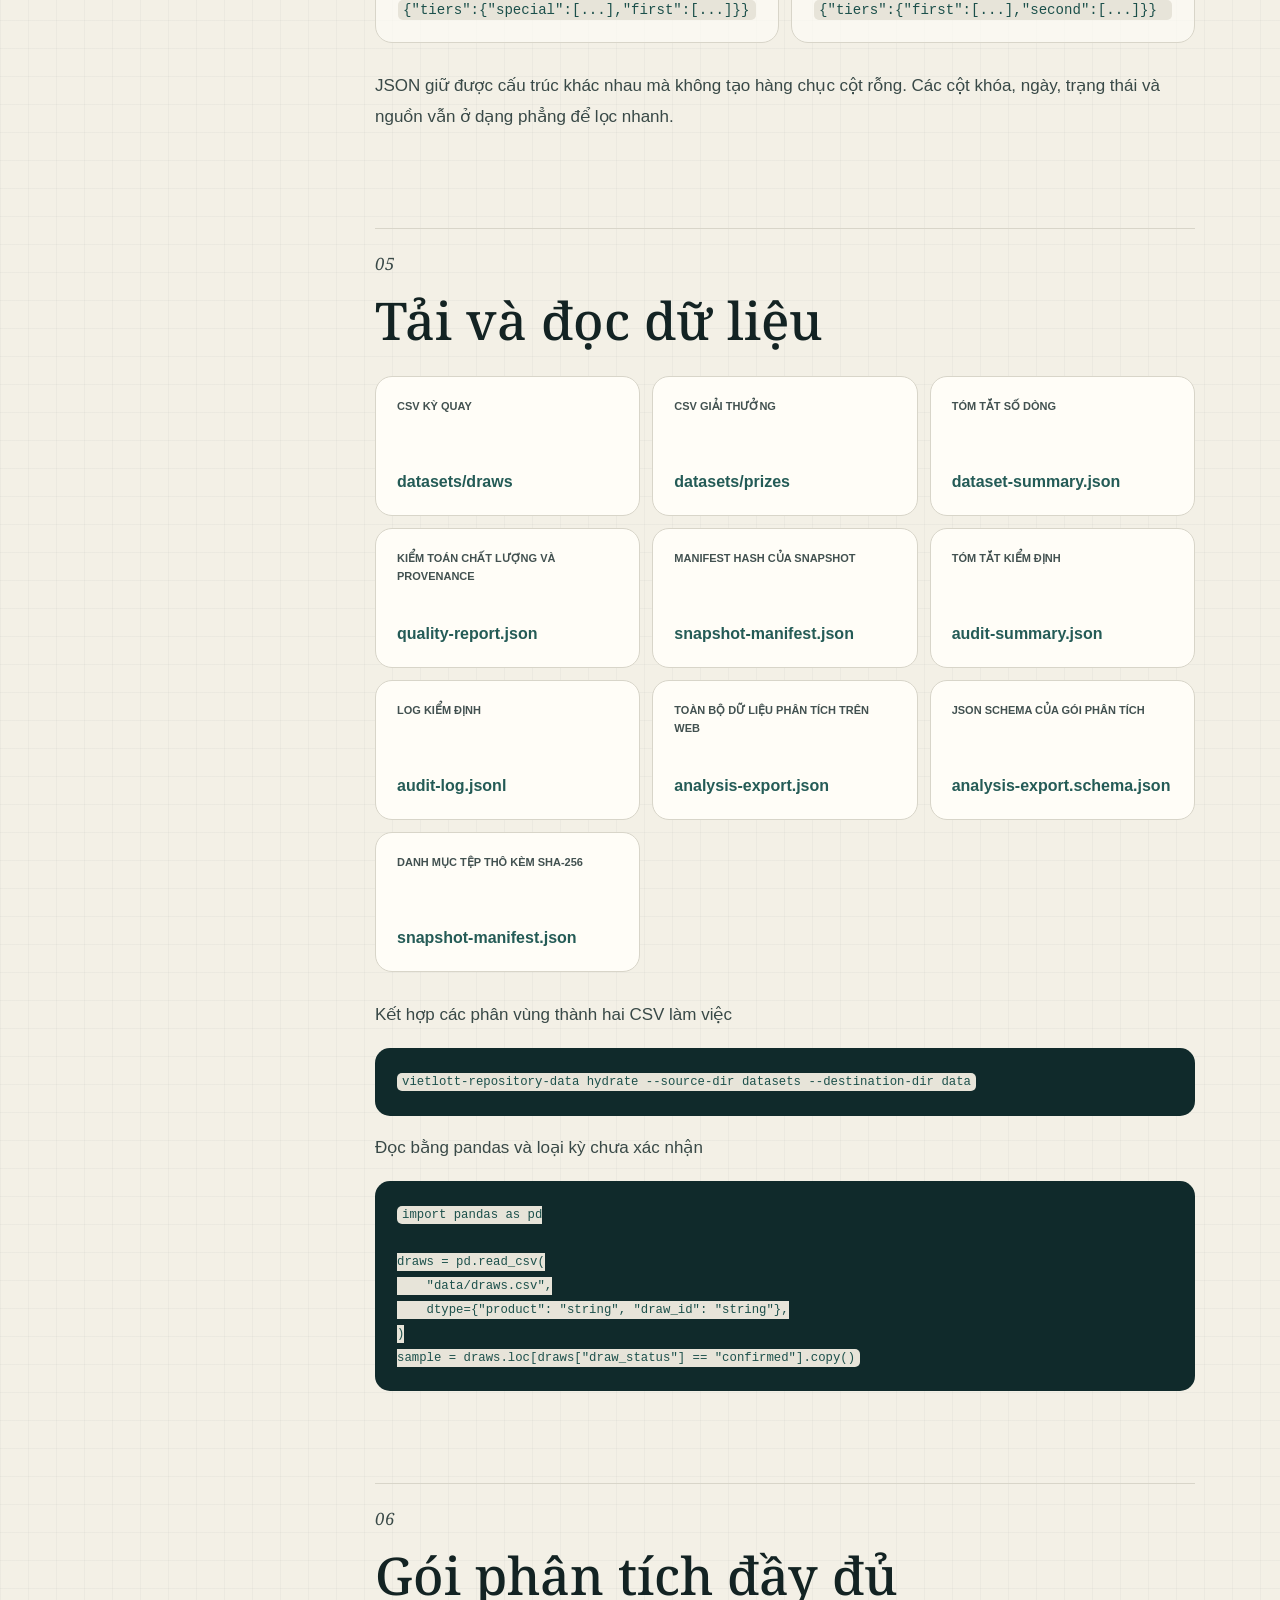
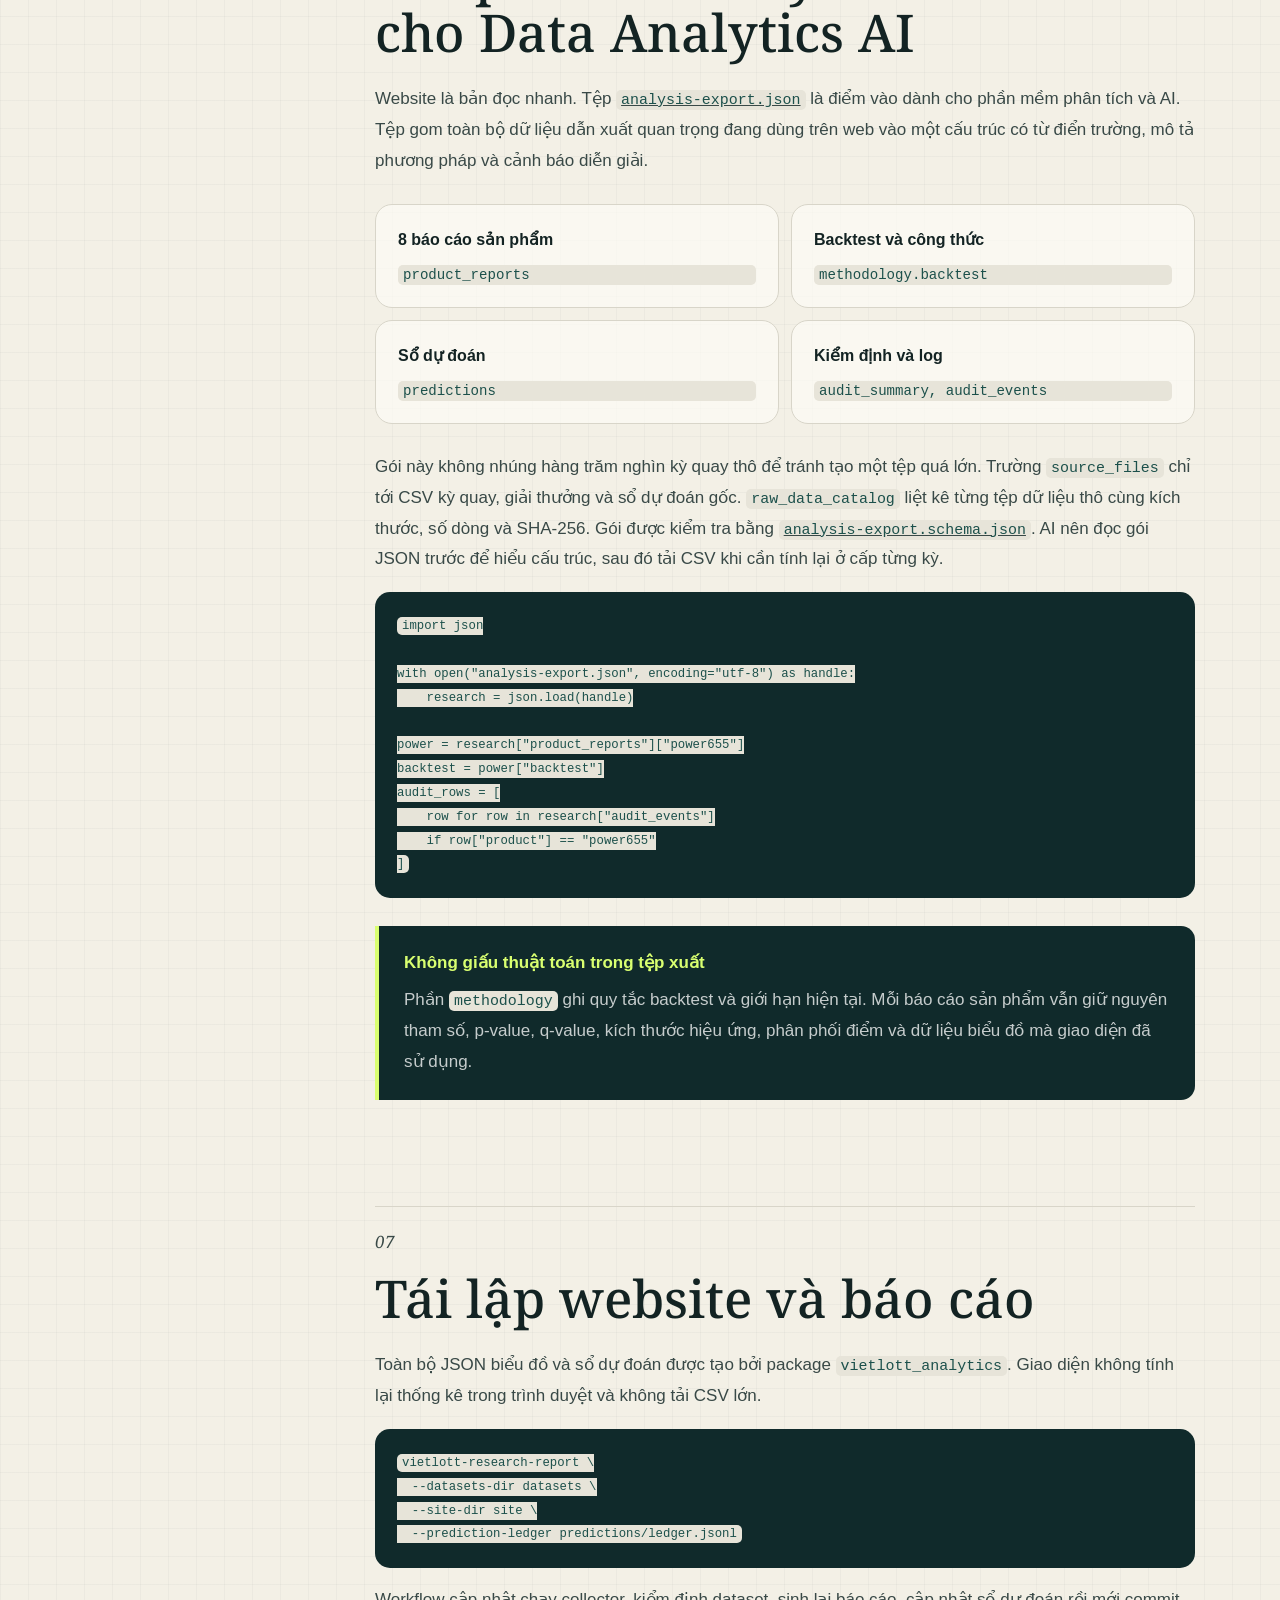
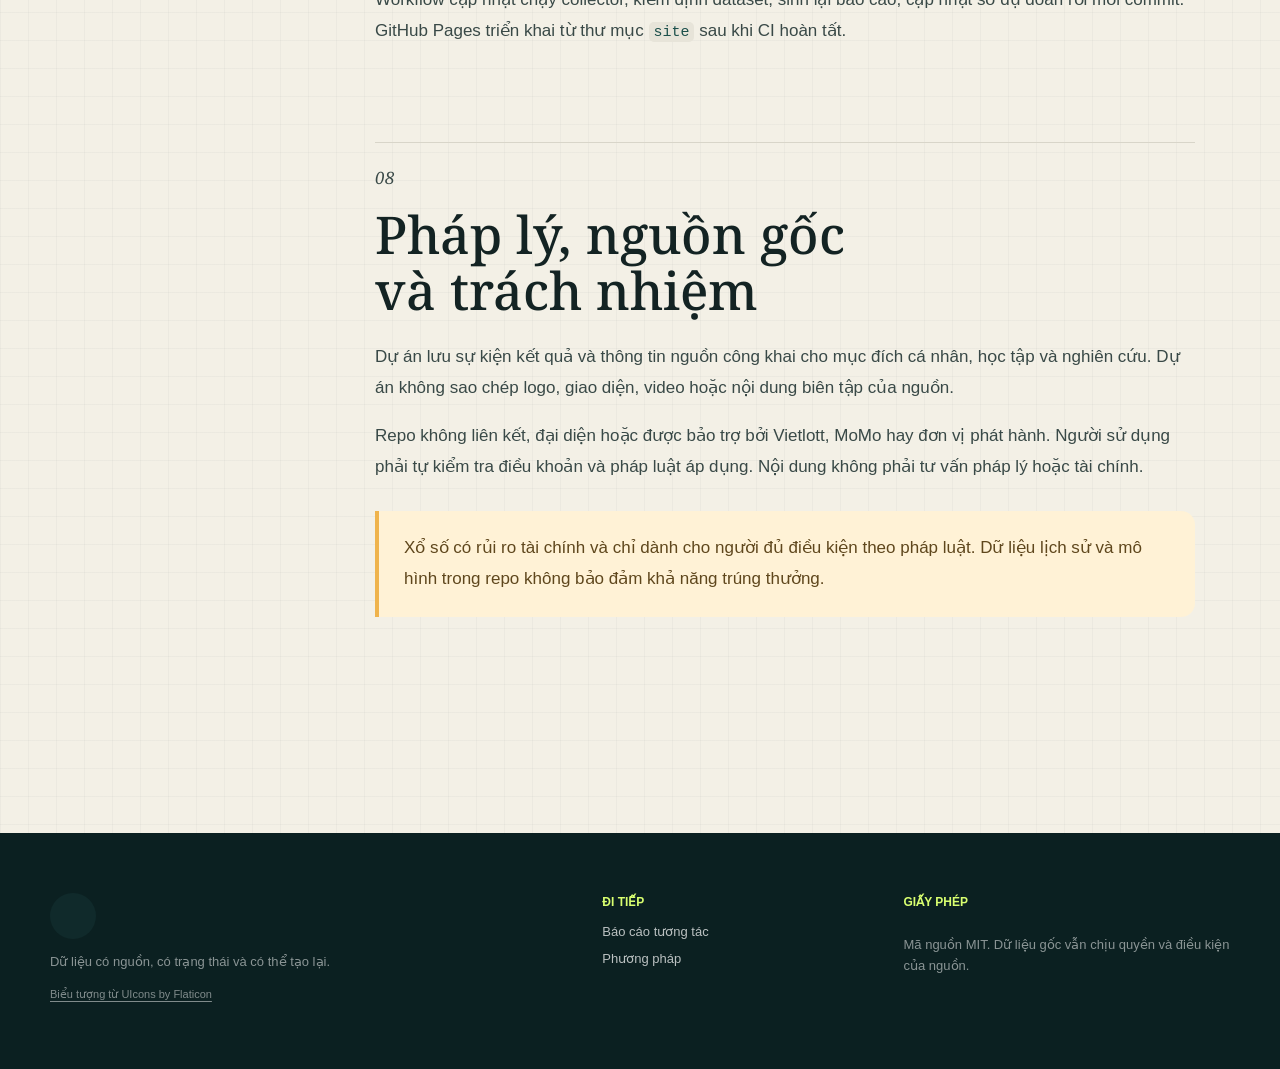
==== commit 4830f586: "chore: update NhanAZ-Data repository links" ====
--- a/site/du-lieu.html
+++ b/site/du-lieu.html
@@ -11,8 +11,8 @@
   <link rel="preconnect" href="https://fonts.gstatic.com" crossorigin>
   <link rel="stylesheet" href="https://fonts.googleapis.com/css2?family=Noto+Serif:ital,wght@0,400;0,500;1,400;1,500&amp;display=swap">
   <link rel="stylesheet" href="https://cdn-uicons.flaticon.com/3.0.0/uicons-regular-rounded/css/uicons-regular-rounded.css">
-  <link rel="stylesheet" href="assets/styles.css?v=20260616-2">
-  <script src="assets/docs.js?v=20260615-1" defer></script>
+  <link rel="stylesheet" href="assets/styles.css?v=20260618-6">
+  <script src="assets/docs.js?v=20260618-2" defer></script>
 </head>
 <body>
   <a class="skip-link" href="#main">Bỏ qua điều hướng</a>
@@ -25,7 +25,7 @@
       <a href="index.html">Báo cáo</a>
       <a href="phuong-phap.html">Phương pháp</a>
       <a href="du-lieu.html" aria-current="page">Dữ liệu</a>
-      <a class="nav-github" href="https://github.com/NhanAZ/vietlott-data-research">GitHub</a>
+      <a class="nav-github" href="https://github.com/NhanAZ-Data/vietlott-data-research">GitHub</a>
     </nav>
   </header>
 
@@ -64,6 +64,12 @@
           <div id="coverage-table" class="table-wrap">
             <p>Đang đọc manifest dữ liệu...</p>
           </div>
+          <p class="table-note">
+            "Kỳ xác nhận" là từng mã kỳ quay <code>draw_id</code>, không phải số ngày lịch.
+            Với Keno, Bingo18 và Lotto 5/35, một ngày có nhiều kỳ quay nên số kỳ có thể lớn
+            hơn rất nhiều so với "ngày có dữ liệu". Cột "bản ghi CSV" là số dòng dữ liệu gốc
+            đang được lưu cho sản phẩm đó.
+          </p>
           <p>
             Số kỳ chưa xác nhận được giữ riêng để bảo toàn dấu vết các khoảng mã không
             phát hành hoặc chưa thể xác minh. Báo cáo thống kê mặc định không dùng các dòng này.
@@ -144,26 +150,20 @@
           <p class="article-index">05</p>
           <h2>Tải và đọc dữ liệu</h2>
           <div class="download-grid">
-            <a href="https://github.com/NhanAZ/vietlott-data-research/tree/main/datasets/draws">
+            <a href="https://github.com/NhanAZ-Data/vietlott-data-research/tree/main/datasets/draws">
               <span>CSV kỳ quay</span><strong>datasets/draws</strong>
             </a>
-            <a href="https://github.com/NhanAZ/vietlott-data-research/tree/main/datasets/prizes">
+            <a href="https://github.com/NhanAZ-Data/vietlott-data-research/tree/main/datasets/prizes">
               <span>CSV giải thưởng</span><strong>datasets/prizes</strong>
             </a>
-            <a href="https://github.com/NhanAZ/vietlott-data-research/blob/main/datasets/metadata/dataset-summary.json">
+            <a href="https://github.com/NhanAZ-Data/vietlott-data-research/blob/main/datasets/metadata/dataset-summary.json">
               <span>Tóm tắt số dòng</span><strong>dataset-summary.json</strong>
             </a>
-            <a href="https://github.com/NhanAZ/vietlott-data-research/blob/main/datasets/metadata/quality-report.json">
+            <a href="https://github.com/NhanAZ-Data/vietlott-data-research/blob/main/datasets/metadata/quality-report.json">
               <span>Kiểm toán chất lượng và provenance</span><strong>quality-report.json</strong>
             </a>
-            <a href="https://github.com/NhanAZ/vietlott-data-research/blob/main/datasets/metadata/snapshot-manifest.json">
+            <a href="https://github.com/NhanAZ-Data/vietlott-data-research/blob/main/datasets/metadata/snapshot-manifest.json">
               <span>Manifest hash của snapshot</span><strong>snapshot-manifest.json</strong>
-            </a>
-            <a href="https://github.com/NhanAZ/vietlott-data-research/blob/main/datasets/weather/daily.csv">
-              <span>CSV nhiệt độ và độ ẩm</span><strong>datasets/weather/daily.csv</strong>
-            </a>
-            <a href="https://github.com/NhanAZ/vietlott-data-research/blob/main/datasets/weather/metadata.json">
-              <span>Metadata khí tượng</span><strong>weather/metadata.json</strong>
             </a>
             <a href="data/audit-summary.json">
               <span>Tóm tắt kiểm định</span><strong>audit-summary.json</strong>
@@ -211,8 +211,8 @@
           </div>
           <p>
             Gói này không nhúng hàng trăm nghìn kỳ quay thô để tránh tạo một tệp quá
-            lớn. Trường <code>source_files</code> chỉ tới CSV kỳ quay, giải thưởng,
-            thời tiết và sổ dự đoán gốc. <code>raw_data_catalog</code> liệt kê từng tệp
+            lớn. Trường <code>source_files</code> chỉ tới CSV kỳ quay, giải thưởng
+            và sổ dự đoán gốc. <code>raw_data_catalog</code> liệt kê từng tệp
             dữ liệu thô cùng kích thước, số dòng và SHA-256. Gói được kiểm tra bằng
             <a href="data/analysis-export.schema.json"><code>analysis-export.schema.json</code></a>.
             AI nên đọc gói JSON trước để hiểu cấu trúc,
--- a/site/assets/styles.css
+++ b/site/assets/styles.css
@@ -1054,6 +1054,29 @@
   margin: 12px 0 0;
 }
 
+.audit-reliability-note {
+  display: grid;
+  gap: 3px;
+  padding: 10px 12px;
+  border-radius: 12px;
+  background: #edf2ea;
+}
+
+.audit-reliability-note b,
+.audit-reliability-note span {
+  display: block;
+}
+
+.audit-reliability-note b {
+  color: var(--forest);
+  font-size: 12px;
+}
+
+.audit-reliability-note span {
+  color: var(--ink-soft);
+  font-size: 12px;
+}
+
 .audit-log-actions {
   display: flex;
   gap: 10px;
@@ -1408,6 +1431,7 @@
 }
 
 .evidence-audit {
+  min-width: 0;
   border-top: 1px solid var(--line);
   background:
     radial-gradient(circle at 0 0, rgb(217 255 112 / 10%), transparent 24%),
@@ -1442,6 +1466,7 @@
 }
 
 .evidence-audit-body {
+  min-width: 0;
   padding: 0 28px 28px;
 }
 
@@ -1478,6 +1503,138 @@
 
 .audit-test-list {
   display: block;
+}
+
+.audit-reliability-panel {
+  margin-bottom: 14px;
+  padding: 16px;
+  border: 1px solid var(--line);
+  border-left-width: 5px;
+  border-radius: 18px;
+  background: rgb(255 253 247 / 72%);
+}
+
+.audit-reliability-panel.available {
+  border-left-color: var(--aqua);
+}
+
+.audit-reliability-panel.confirmed_only_baseline {
+  border-left-color: #9ab7a5;
+}
+
+.audit-reliability-panel.insufficient_reliable_history,
+.audit-reliability-panel.missing_confirmed_history {
+  border-left-color: var(--amber);
+}
+
+.audit-reliability-heading {
+  display: grid;
+  grid-template-columns: minmax(0, 0.85fr) minmax(0, 1.15fr);
+  gap: 16px;
+  align-items: start;
+}
+
+.audit-reliability-heading span,
+.audit-reliability-comparisons span {
+  color: var(--muted);
+  font-size: 11px;
+  font-weight: 850;
+  letter-spacing: 0.08em;
+  text-transform: uppercase;
+}
+
+.audit-reliability-heading strong {
+  display: block;
+  margin-top: 4px;
+  color: var(--forest);
+  font-size: 18px;
+}
+
+.audit-reliability-heading p {
+  margin: 0;
+  color: var(--ink-soft);
+  font-size: 12px;
+  line-height: 1.6;
+}
+
+.audit-reliability-metrics {
+  display: grid;
+  grid-template-columns: repeat(5, minmax(0, 1fr));
+  gap: 8px;
+  margin: 14px 0 0;
+}
+
+.audit-reliability-metrics div,
+.audit-reliability-comparisons div {
+  min-width: 0;
+  padding: 10px;
+  border-radius: 12px;
+  background: #f5f1e8;
+}
+
+.audit-reliability-metrics dt,
+.audit-reliability-metrics dd {
+  margin: 0;
+}
+
+.audit-reliability-metrics dt {
+  color: var(--muted);
+  font-size: 11px;
+}
+
+.audit-reliability-metrics dd {
+  margin-top: 4px;
+  color: var(--forest);
+  font-size: 20px;
+  font-weight: 900;
+}
+
+.audit-reliability-strongest {
+  display: grid;
+  gap: 4px;
+  margin: 12px 0 0;
+  padding: 11px 12px;
+  border-radius: 12px;
+  background: #edf2ea;
+}
+
+.audit-reliability-strongest b,
+.audit-reliability-strongest span {
+  display: block;
+}
+
+.audit-reliability-strongest b {
+  color: var(--forest);
+}
+
+.audit-reliability-strongest span {
+  color: var(--ink-soft);
+  font-size: 12px;
+}
+
+.audit-reliability-comparisons {
+  display: grid;
+  grid-template-columns: repeat(4, minmax(0, 1fr));
+  gap: 8px;
+  margin-top: 10px;
+}
+
+.audit-reliability-comparisons strong,
+.audit-reliability-comparisons small {
+  display: block;
+}
+
+.audit-reliability-comparisons strong {
+  margin-top: 8px;
+  color: var(--forest);
+  font-size: 18px;
+}
+
+.audit-reliability-comparisons small {
+  margin-top: 3px;
+  color: var(--ink-soft);
+  font-size: 11px;
+  font-weight: 800;
 }
 
 .audit-test-details {
@@ -1539,6 +1696,10 @@
   padding: 12px;
 }
 
+.audit-test-list {
+  min-width: 0;
+}
+
 .audit-stat-guide {
   padding: 16px;
   border: 1px solid #bdd0c9;
@@ -1811,6 +1972,10 @@
   font-size: 13px;
 }
 
+.audit-test-metrics {
+  min-width: 0;
+}
+
 .audit-test-row dl {
   display: grid;
   grid-template-columns: repeat(2, 1fr);
@@ -1836,8 +2001,41 @@
   font-weight: 900;
 }
 
+.audit-permutation-note,
+.audit-bootstrap-note,
+.audit-change-point-note {
+  display: grid;
+  gap: 4px;
+  margin-top: 10px !important;
+  padding: 10px 12px;
+  border: 1px solid #c9d4cd;
+  border-radius: 12px;
+  background: #f7f5ec;
+}
+
+.audit-permutation-note strong,
+.audit-bootstrap-note strong,
+.audit-change-point-note strong {
+  margin: 0;
+  color: var(--ink);
+  font-size: 13px;
+}
+
+.audit-permutation-note span,
+.audit-bootstrap-note span,
+.audit-change-point-note span {
+  color: var(--ink-soft);
+  font-size: 11px;
+  font-weight: 750;
+  letter-spacing: 0;
+  line-height: 1.45;
+  text-transform: none;
+}
+
 .position-residual-panel {
+  min-width: 0;
   margin-top: 18px;
+  overflow: visible;
   padding: 24px;
   border: 1px solid var(--line);
   border-radius: 22px;
@@ -1876,6 +2074,7 @@
 }
 
 .position-residual-scroll {
+  max-width: 100%;
   margin-top: 20px;
   overflow-x: auto;
 }
@@ -2033,6 +2232,429 @@
   font-weight: 800;
 }
 
+.position-period-panel {
+  margin-top: 18px;
+  padding-top: 16px;
+  border-top: 1px solid rgb(10 46 47 / 10%);
+}
+
+.position-period-heading {
+  display: grid;
+  grid-template-columns: minmax(0, 0.85fr) minmax(0, 1.15fr);
+  gap: 16px;
+  align-items: start;
+}
+
+.position-period-heading span,
+.position-period-grid header span {
+  color: var(--muted);
+  font-size: 11px;
+  text-transform: uppercase;
+  letter-spacing: 0.08em;
+}
+
+.position-period-heading strong {
+  display: block;
+  margin-top: 4px;
+  font-size: 18px;
+}
+
+.position-period-heading p {
+  margin: 0;
+  color: var(--ink-soft);
+  font-size: 12px;
+  line-height: 1.6;
+}
+
+.position-period-grid {
+  display: grid;
+  grid-template-columns: repeat(3, minmax(0, 1fr));
+  gap: 10px;
+  margin-top: 12px;
+}
+
+.position-period-grid article {
+  min-width: 0;
+  padding: 12px;
+  border-radius: 12px;
+  background: #ffffff;
+}
+
+.position-period-grid header {
+  display: grid;
+  gap: 4px;
+}
+
+.position-period-grid header strong {
+  color: var(--forest);
+  font-size: 15px;
+}
+
+.position-period-grid header small {
+  color: var(--muted);
+  font-size: 11px;
+  font-weight: 750;
+}
+
+.position-period-grid dl {
+  display: grid;
+  grid-template-columns: repeat(2, minmax(0, 1fr));
+  gap: 8px;
+  margin: 10px 0 0;
+}
+
+.position-period-grid dl div {
+  min-height: 56px;
+  padding: 8px;
+  border-radius: 10px;
+  background: #f5f1e8;
+}
+
+.position-period-grid dt,
+.position-period-grid dd {
+  margin: 0;
+}
+
+.position-period-grid dt {
+  color: var(--muted);
+  font-size: 11px;
+}
+
+.position-period-grid dd {
+  margin-top: 4px;
+  font-weight: 800;
+}
+
+.position-period-residuals {
+  display: flex;
+  flex-wrap: wrap;
+  gap: 6px;
+  margin-top: 10px;
+}
+
+.position-period-residuals span {
+  display: inline-flex;
+  gap: 5px;
+  align-items: center;
+  padding: 6px 8px;
+  border-radius: 999px;
+  background: #ecf1e8;
+  color: #426a66;
+  font-size: 11px;
+  font-weight: 800;
+}
+
+.position-period-residuals b {
+  color: var(--forest);
+}
+
+.position-source-panel {
+  margin-top: 18px;
+  padding-top: 16px;
+  border-top: 1px solid rgb(10 46 47 / 10%);
+}
+
+.position-source-heading {
+  display: grid;
+  grid-template-columns: minmax(0, 0.85fr) minmax(0, 1.15fr);
+  gap: 16px;
+  align-items: start;
+}
+
+.position-source-heading span,
+.position-source-grid header span {
+  color: var(--muted);
+  font-size: 11px;
+  text-transform: uppercase;
+  letter-spacing: 0.08em;
+}
+
+.position-source-heading strong {
+  display: block;
+  margin-top: 4px;
+  font-size: 18px;
+}
+
+.position-source-heading p {
+  margin: 0;
+  color: var(--ink-soft);
+  font-size: 12px;
+  line-height: 1.6;
+}
+
+.position-source-status {
+  display: flex;
+  flex-wrap: wrap;
+  gap: 8px;
+  align-items: center;
+  margin-top: 12px;
+}
+
+.position-source-status span,
+.position-source-status strong {
+  padding: 7px 10px;
+  border-radius: 999px;
+  background: #ecf1e8;
+  color: #315c57;
+  font-size: 11px;
+  font-weight: 850;
+}
+
+.position-source-grid {
+  display: grid;
+  grid-template-columns: repeat(2, minmax(0, 1fr));
+  gap: 10px;
+  margin-top: 12px;
+}
+
+.position-source-grid article {
+  min-width: 0;
+  padding: 12px;
+  border-left: 4px solid #9ab7a5;
+  border-radius: 12px;
+  background: #ffffff;
+}
+
+.position-source-grid article.too_small {
+  border-left-color: #b7944f;
+  background: #fbf6ea;
+}
+
+.position-source-grid header {
+  display: grid;
+  gap: 4px;
+}
+
+.position-source-grid header strong {
+  color: var(--forest);
+  font-size: 16px;
+}
+
+.position-source-grid header small {
+  color: var(--muted);
+  font-size: 11px;
+  font-weight: 750;
+  overflow-wrap: anywhere;
+}
+
+.position-source-grid dl {
+  display: grid;
+  grid-template-columns: repeat(2, minmax(0, 1fr));
+  gap: 8px;
+  margin: 10px 0 0;
+}
+
+.position-source-grid dl div {
+  min-height: 56px;
+  padding: 8px;
+  border-radius: 10px;
+  background: #f5f1e8;
+}
+
+.position-source-grid dt,
+.position-source-grid dd {
+  margin: 0;
+}
+
+.position-source-grid dt {
+  color: var(--muted);
+  font-size: 11px;
+}
+
+.position-source-grid dd {
+  margin-top: 4px;
+  font-weight: 800;
+}
+
+.position-source-grid p {
+  margin: 10px 0 0;
+  color: var(--ink-soft);
+  font-size: 12px;
+  line-height: 1.5;
+}
+
+.position-source-residuals {
+  display: flex;
+  flex-wrap: wrap;
+  gap: 6px;
+  margin-top: 10px;
+}
+
+.position-source-residuals span {
+  display: inline-flex;
+  gap: 5px;
+  align-items: center;
+  max-width: 100%;
+  padding: 6px 8px;
+  border-radius: 999px;
+  background: #ecf1e8;
+  color: #426a66;
+  font-size: 11px;
+  font-weight: 800;
+  overflow-wrap: anywhere;
+}
+
+.position-source-residuals b {
+  color: var(--forest);
+}
+
+.position-source-sensitivity-panel {
+  margin-top: 18px;
+  padding-top: 16px;
+  border-top: 1px solid rgb(10 46 47 / 10%);
+}
+
+.position-source-sensitivity-heading {
+  display: grid;
+  grid-template-columns: minmax(0, 0.85fr) minmax(0, 1.15fr);
+  gap: 16px;
+  align-items: start;
+}
+
+.position-source-sensitivity-heading span,
+.position-source-sensitivity-grid header span {
+  color: var(--muted);
+  font-size: 11px;
+  text-transform: uppercase;
+  letter-spacing: 0.08em;
+}
+
+.position-source-sensitivity-heading strong {
+  display: block;
+  margin-top: 4px;
+  font-size: 18px;
+}
+
+.position-source-sensitivity-heading p {
+  margin: 0;
+  color: var(--ink-soft);
+  font-size: 12px;
+  line-height: 1.6;
+}
+
+.position-source-sensitivity-status {
+  display: flex;
+  flex-wrap: wrap;
+  gap: 8px;
+  align-items: center;
+  margin-top: 12px;
+}
+
+.position-source-sensitivity-status span,
+.position-source-sensitivity-status strong,
+.position-source-sensitivity-status em {
+  padding: 7px 10px;
+  border-radius: 999px;
+  background: #ecf1e8;
+  color: #315c57;
+  font-size: 11px;
+  font-style: normal;
+  font-weight: 850;
+}
+
+.position-source-sensitivity-status em {
+  background: #f5f1e8;
+  color: var(--ink-soft);
+}
+
+.position-source-sensitivity-grid {
+  display: grid;
+  grid-template-columns: repeat(2, minmax(0, 1fr));
+  gap: 10px;
+  margin-top: 12px;
+}
+
+.position-source-sensitivity-grid article {
+  min-width: 0;
+  padding: 12px;
+  border-left: 4px solid #6d9f95;
+  border-radius: 12px;
+  background: #ffffff;
+}
+
+.position-source-sensitivity-grid article.too_small {
+  border-left-color: #b7944f;
+  background: #fbf6ea;
+}
+
+.position-source-sensitivity-grid header {
+  display: grid;
+  gap: 4px;
+}
+
+.position-source-sensitivity-grid header strong {
+  color: var(--forest);
+  font-size: 16px;
+}
+
+.position-source-sensitivity-grid header small {
+  color: var(--muted);
+  font-size: 11px;
+  font-weight: 750;
+  overflow-wrap: anywhere;
+}
+
+.position-source-sensitivity-grid dl {
+  display: grid;
+  grid-template-columns: repeat(3, minmax(0, 1fr));
+  gap: 8px;
+  margin: 10px 0 0;
+}
+
+.position-source-sensitivity-grid dl div {
+  min-height: 56px;
+  padding: 8px;
+  border-radius: 10px;
+  background: #f5f1e8;
+}
+
+.position-source-sensitivity-grid dt,
+.position-source-sensitivity-grid dd {
+  margin: 0;
+}
+
+.position-source-sensitivity-grid dt {
+  color: var(--muted);
+  font-size: 11px;
+}
+
+.position-source-sensitivity-grid dd {
+  margin-top: 4px;
+  font-weight: 800;
+}
+
+.position-source-sensitivity-grid p {
+  margin: 10px 0 0;
+  color: var(--ink-soft);
+  font-size: 12px;
+  line-height: 1.5;
+}
+
+.position-source-sensitivity-residuals {
+  display: flex;
+  flex-wrap: wrap;
+  gap: 6px;
+  margin-top: 10px;
+}
+
+.position-source-sensitivity-residuals span {
+  display: inline-flex;
+  gap: 5px;
+  align-items: center;
+  max-width: 100%;
+  padding: 6px 8px;
+  border-radius: 999px;
+  background: #ecf1e8;
+  color: #426a66;
+  font-size: 11px;
+  font-weight: 800;
+  overflow-wrap: anywhere;
+}
+
+.position-source-sensitivity-residuals b {
+  color: var(--forest);
+}
+
 .audit-family-list {
   display: grid;
   grid-template-columns: repeat(2, 1fr);
@@ -2170,6 +2792,14 @@
   display: grid;
   grid-template-columns: repeat(2, minmax(0, 1fr));
   gap: 18px;
+}
+
+.backtest-prize-grid {
+  grid-template-columns: 1fr;
+}
+
+.backtest-prize-grid .prize-report {
+  grid-template-columns: repeat(4, minmax(0, 1fr));
 }
 
 .number-map-layout {
@@ -2456,6 +3086,13 @@
   overflow-x: auto;
 }
 
+.table-note {
+  margin: 14px 0 0;
+  color: var(--ink-soft);
+  font-size: 14px;
+  line-height: 1.75;
+}
+
 .data-table {
   width: 100%;
   border-collapse: collapse;
@@ -2550,6 +3187,74 @@
   font-weight: 900;
   letter-spacing: 0.08em;
   text-transform: uppercase;
+}
+
+.backtest-pairwise {
+  margin-top: 12px;
+  padding: 13px 14px;
+  border: 1px solid var(--line);
+  border-radius: 14px;
+  background: #fffdf7;
+}
+
+.backtest-pairwise-heading {
+  display: flex;
+  align-items: baseline;
+  justify-content: space-between;
+  gap: 12px;
+  color: #315f5b;
+  font-size: 10px;
+  font-weight: 900;
+  letter-spacing: 0.08em;
+  text-transform: uppercase;
+}
+
+.backtest-pairwise-heading small {
+  color: #74817e;
+  font-size: 11px;
+  font-weight: 650;
+  letter-spacing: 0;
+  text-align: right;
+  text-transform: none;
+}
+
+.backtest-pairwise-grid {
+  display: grid;
+  grid-template-columns: repeat(3, minmax(0, 1fr));
+  gap: 10px;
+  margin-top: 10px;
+}
+
+.backtest-pairwise-row {
+  min-width: 0;
+  padding: 10px;
+  border-radius: 10px;
+  background: #ebe7dc;
+}
+
+.backtest-pairwise-row span,
+.backtest-pairwise-row strong,
+.backtest-pairwise-row small {
+  display: block;
+}
+
+.backtest-pairwise-row span {
+  color: #64716f;
+  font-size: 10px;
+  font-weight: 850;
+}
+
+.backtest-pairwise-row strong {
+  margin-top: 4px;
+  color: #173f3c;
+  font-size: 18px;
+}
+
+.backtest-pairwise-row small {
+  margin-top: 4px;
+  color: #64716f;
+  font-size: 11px;
+  line-height: 1.45;
 }
 
 .backtest-method-details {
@@ -2890,17 +3595,37 @@
 
 .prediction-product-metrics {
   display: grid;
-  grid-template-columns: repeat(6, 1fr);
-  gap: 1px;
-  overflow: hidden;
-  border-radius: 16px;
-  background: rgb(255 255 255 / 12%);
-}
-
-.prediction-product-metrics > div {
+  grid-template-columns: repeat(auto-fit, minmax(150px, 1fr));
+  gap: 10px;
+}
+
+.prediction-product-metric {
   min-width: 0;
+  min-height: 126px;
   padding: 16px;
-  background: #173635;
+  border: 1px solid rgb(255 255 255 / 10%);
+  border-radius: 14px;
+  background: rgb(23 54 53 / 92%);
+  color: inherit;
+  cursor: pointer;
+  font: inherit;
+  text-align: left;
+}
+
+.prediction-product-metric.static {
+  cursor: default;
+}
+
+.prediction-product-metric.static strong {
+  color: var(--paper);
+}
+
+button.prediction-product-metric:hover,
+button.prediction-product-metric:focus-visible {
+  background: #1c4240;
+  border-color: rgb(212 255 91 / 38%);
+  outline: 2px solid rgb(212 255 91 / 54%);
+  outline-offset: 2px;
 }
 
 .prediction-product-metrics span,
@@ -2949,23 +3674,148 @@
   color: var(--paper);
 }
 
+.prediction-baseline-panel {
+  display: grid;
+  gap: 12px;
+  margin-top: 12px;
+  padding: 16px;
+  border: 1px solid rgb(255 255 255 / 10%);
+  border-radius: 14px;
+  background: rgb(255 255 255 / 4%);
+}
+
+.prediction-baseline-heading {
+  display: flex;
+  gap: 14px;
+  align-items: baseline;
+  justify-content: space-between;
+}
+
+.prediction-baseline-heading span,
+.prediction-baseline-grid span,
+.prediction-baseline-strategy span {
+  color: rgb(255 255 255 / 52%);
+  font-size: 10px;
+  font-weight: 850;
+  letter-spacing: 0.06em;
+  text-transform: uppercase;
+}
+
+.prediction-baseline-heading p {
+  max-width: 520px;
+  margin: 0;
+  color: rgb(255 255 255 / 58%);
+  font-size: 12px;
+  text-align: right;
+}
+
+.prediction-baseline-grid {
+  display: grid;
+  grid-template-columns: repeat(3, minmax(0, 1fr));
+  gap: 1px;
+  overflow: hidden;
+  border-radius: 12px;
+  background: rgb(255 255 255 / 10%);
+}
+
+.prediction-baseline-grid > div {
+  min-width: 0;
+  padding: 13px;
+  background: #142f3f;
+}
+
+.prediction-baseline-grid strong,
+.prediction-baseline-strategy strong {
+  display: block;
+  margin-top: 5px;
+  color: var(--acid);
+  font-size: 18px;
+}
+
+.prediction-baseline-grid small,
+.prediction-baseline-strategy small {
+  display: block;
+  margin-top: 4px;
+  color: rgb(255 255 255 / 55%);
+  font-size: 11px;
+}
+
+.prediction-baseline-strategies {
+  display: grid;
+  grid-template-columns: repeat(auto-fit, minmax(180px, 1fr));
+  gap: 8px;
+}
+
+.prediction-baseline-strategy {
+  min-width: 0;
+  padding: 12px;
+  border: 1px solid rgb(255 255 255 / 10%);
+  border-radius: 12px;
+  background: rgb(0 0 0 / 12%);
+}
+
 .prediction-comparison-grid {
   display: grid;
   gap: 10px;
   margin-top: 22px;
 }
 
+.prediction-latest-panel {
+  overflow: hidden;
+  border: 1px solid rgb(255 255 255 / 12%);
+  border-radius: 16px;
+  background: rgb(255 255 255 / 5%);
+}
+
 .prediction-comparison-heading {
   display: flex;
+  min-height: 58px;
+  gap: 12px;
   align-items: center;
   justify-content: space-between;
+  padding: 14px 17px;
   color: rgb(255 255 255 / 52%);
-  font-size: 11px;
+  cursor: pointer;
+  font-size: 11px;
+  list-style: none;
   text-transform: uppercase;
 }
 
+.prediction-comparison-heading::-webkit-details-marker {
+  display: none;
+}
+
 .prediction-comparison-heading strong {
+  margin-left: auto;
   color: var(--paper);
+}
+
+.prediction-comparison-heading::after {
+  content: "+";
+  display: grid;
+  width: 24px;
+  height: 24px;
+  flex: 0 0 auto;
+  place-items: center;
+  border: 1px solid rgb(255 255 255 / 15%);
+  border-radius: 999px;
+  color: var(--acid);
+  font-size: 14px;
+  font-weight: 900;
+}
+
+.prediction-latest-panel[open] .prediction-comparison-heading::after {
+  content: "-";
+}
+
+.prediction-latest-list {
+  display: grid;
+  gap: 10px;
+  padding: 0 14px 14px;
+}
+
+.prediction-latest-panel:not([open]) > .prediction-latest-list {
+  display: none;
 }
 
 .prediction-evaluation {
@@ -3175,43 +4025,43 @@
 
 .archive-summary {
   display: grid;
+  gap: 18px;
+  margin-top: 26px;
+  padding: 24px;
+  overflow: visible;
+  border: 1px solid rgb(255 255 255 / 14%);
+  border-radius: 22px;
+  background: rgb(3 25 26 / 42%);
+}
+
+.archive-summary .archive-summary-heading {
+  min-height: auto;
+  padding: 0;
+  background: transparent;
+}
+
+.archive-summary-groups {
+  display: grid;
+  gap: 14px;
+  background: transparent;
+}
+
+.archive-metric-grid {
+  display: grid;
   gap: 1px;
-  margin-top: 18px;
   overflow: hidden;
   border-radius: 16px;
   background: rgb(255 255 255 / 12%);
 }
 
-.archive-summary .archive-summary-heading {
-  min-height: auto;
-  padding: 18px 20px;
-  background: #123130;
-}
-
-.archive-summary-groups {
-  display: grid;
-  gap: 1px;
-  background: rgb(255 255 255 / 12%);
-}
-
-.archive-metric-grid {
-  display: grid;
-  gap: 1px;
-  background: rgb(255 255 255 / 12%);
-}
-
-.archive-status-grid {
-  grid-template-columns: repeat(4, 1fr);
-}
-
-.archive-evaluated-grid {
-  grid-template-columns: repeat(6, 1fr);
+.archive-overview-grid {
+  grid-template-columns: repeat(7, minmax(0, 1fr));
 }
 
 .archive-metric {
   min-width: 0;
-  min-height: 105px;
-  padding: 19px;
+  min-height: 108px;
+  padding: 16px;
   border: 0;
   background: #173635;
   color: inherit;
@@ -3227,18 +4077,21 @@
   outline-offset: -2px;
 }
 
-.archive-summary-heading span,
-.archive-detail-heading span {
+.archive-summary-heading span {
+  display: block;
   color: var(--acid);
-}
-
-.archive-summary-heading strong,
-.archive-detail-heading strong {
-  display: block;
-  margin-top: 4px;
+  font-size: 12px;
+  font-weight: 900;
+  letter-spacing: 0.16em;
+  text-transform: uppercase;
+}
+
+.archive-summary-heading strong {
+  display: block;
+  margin-top: 10px;
   color: var(--paper);
-  font-size: 20px;
-  line-height: 1.25;
+  font-size: 28px;
+  line-height: 1.2;
 }
 
 .archive-summary-heading p {
@@ -3249,8 +4102,7 @@
   line-height: 1.6;
 }
 
-.archive-metric span,
-.archive-detail-heading span {
+.archive-metric span {
   display: block;
   color: rgb(255 255 255 / 50%);
   font-size: 10px;
@@ -3258,6 +4110,22 @@
   text-transform: uppercase;
 }
 
+.archive-detail-heading span {
+  display: block;
+  color: var(--acid);
+  font-size: 10px;
+  font-weight: 850;
+  text-transform: uppercase;
+}
+
+.archive-detail-heading strong {
+  display: block;
+  margin-top: 4px;
+  color: var(--paper);
+  font-size: 20px;
+  line-height: 1.25;
+}
+
 .archive-metric strong {
   display: block;
   margin-top: 5px;
@@ -3266,6 +4134,9 @@
 }
 
 .archive-detail-panel {
+  overflow: hidden;
+  border: 1px solid rgb(255 255 255 / 12%);
+  border-radius: 16px;
   background: #123130;
 }
 
@@ -3306,6 +4177,8 @@
   align-items: center;
   justify-content: center;
   padding: 19px;
+  border: 1px solid rgb(255 255 255 / 10%);
+  border-radius: 16px;
   background: #173635;
   color: var(--paper);
   font-weight: 800;
@@ -3494,6 +4367,8 @@
   .metric-grid,
   .audit-summary-grid,
   .audit-mini-grid,
+  .audit-reliability-metrics,
+  .audit-reliability-comparisons,
   .threshold-sensitivity-grid,
   .method-steps {
     grid-template-columns: repeat(2, 1fr);
@@ -3503,7 +4378,11 @@
   .audit-log-lead,
   .audit-log-products,
   .audit-dependency-heading,
+  .audit-reliability-heading,
   .position-tier-heading,
+  .position-period-heading,
+  .position-source-heading,
+  .position-source-sensitivity-heading,
   .audit-test-row {
     grid-template-columns: 1fr;
   }
@@ -3516,8 +4395,7 @@
     grid-template-columns: repeat(10, 1fr);
   }
 
-  .archive-status-grid,
-  .archive-evaluated-grid {
+  .archive-overview-grid {
     grid-template-columns: repeat(2, 1fr);
   }
 
@@ -3594,8 +4472,14 @@
     .audit-family-list,
     .audit-dependency-heading,
     .audit-dependency-grid,
+    .audit-reliability-heading,
+    .audit-reliability-metrics,
+    .audit-reliability-comparisons,
     .position-result-types,
     .position-tier-grid,
+    .position-period-grid,
+    .position-source-grid,
+    .position-source-sensitivity-grid,
     .audit-log-lead,
     .audit-log-products,
   .threshold-sensitivity-grid,
@@ -3638,7 +4522,10 @@
     grid-template-columns: 1fr;
   }
 
-  .position-tier-grid dl {
+  .position-tier-grid dl,
+  .position-period-grid dl,
+  .position-source-grid dl,
+  .position-source-sensitivity-grid dl {
     grid-template-columns: 1fr;
   }
 
@@ -3755,6 +4642,16 @@
   }
 
   .backtest-score {
+    grid-template-columns: 1fr;
+  }
+
+  .backtest-pairwise-heading {
+    align-items: flex-start;
+    flex-direction: column;
+    gap: 4px;
+  }
+
+  .backtest-pairwise-grid {
     grid-template-columns: 1fr;
   }
 
@@ -3796,17 +4693,34 @@
     grid-template-columns: 1fr 1fr;
   }
 
+  .backtest-prize-grid .prize-report {
+    grid-template-columns: repeat(2, minmax(0, 1fr));
+  }
+
   .prediction-hit-distribution,
   .prediction-versus {
     grid-template-columns: 1fr;
   }
 
+  .prediction-baseline-heading {
+    align-items: stretch;
+    flex-direction: column;
+  }
+
+  .prediction-baseline-heading p {
+    max-width: none;
+    text-align: left;
+  }
+
+  .prediction-baseline-grid {
+    grid-template-columns: 1fr;
+  }
+
   .prediction-versus > b {
     text-align: center;
   }
 
-  .archive-status-grid,
-  .archive-evaluated-grid {
+  .archive-overview-grid {
     grid-template-columns: 1fr;
   }
 
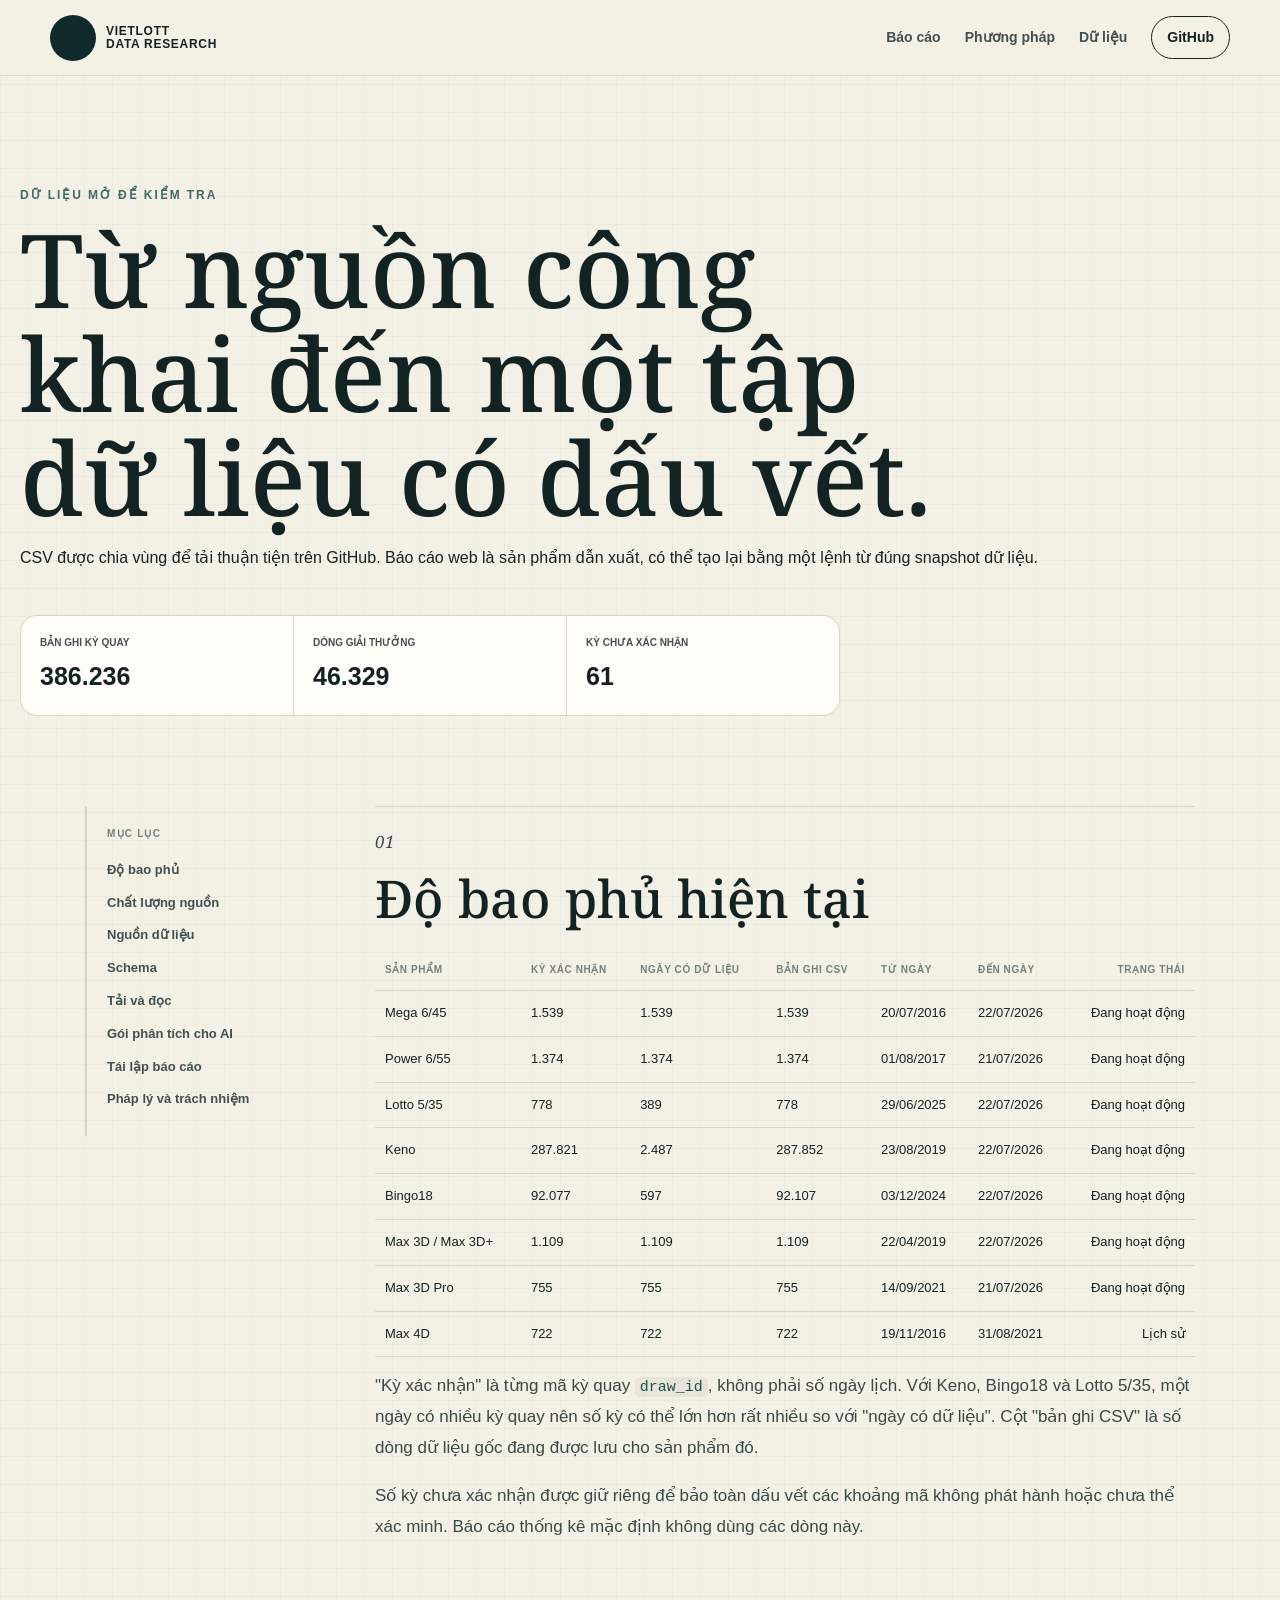
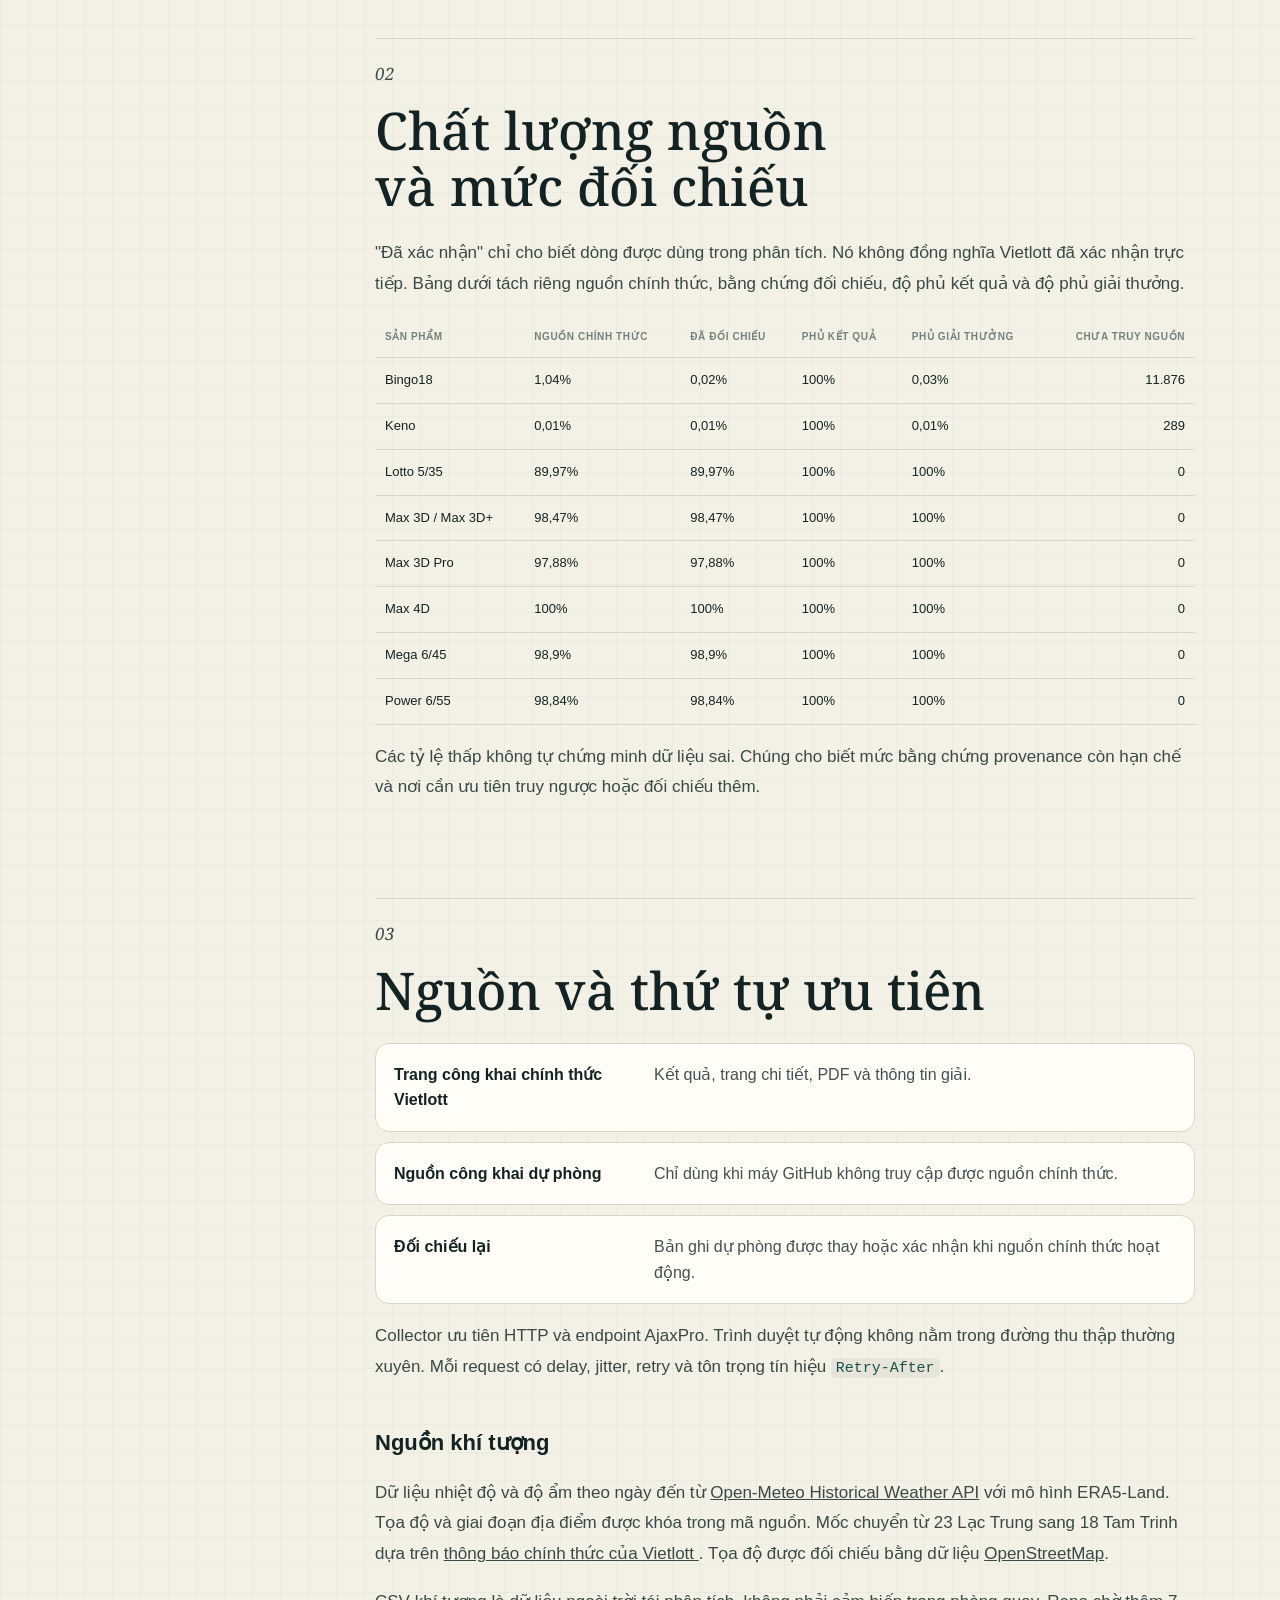
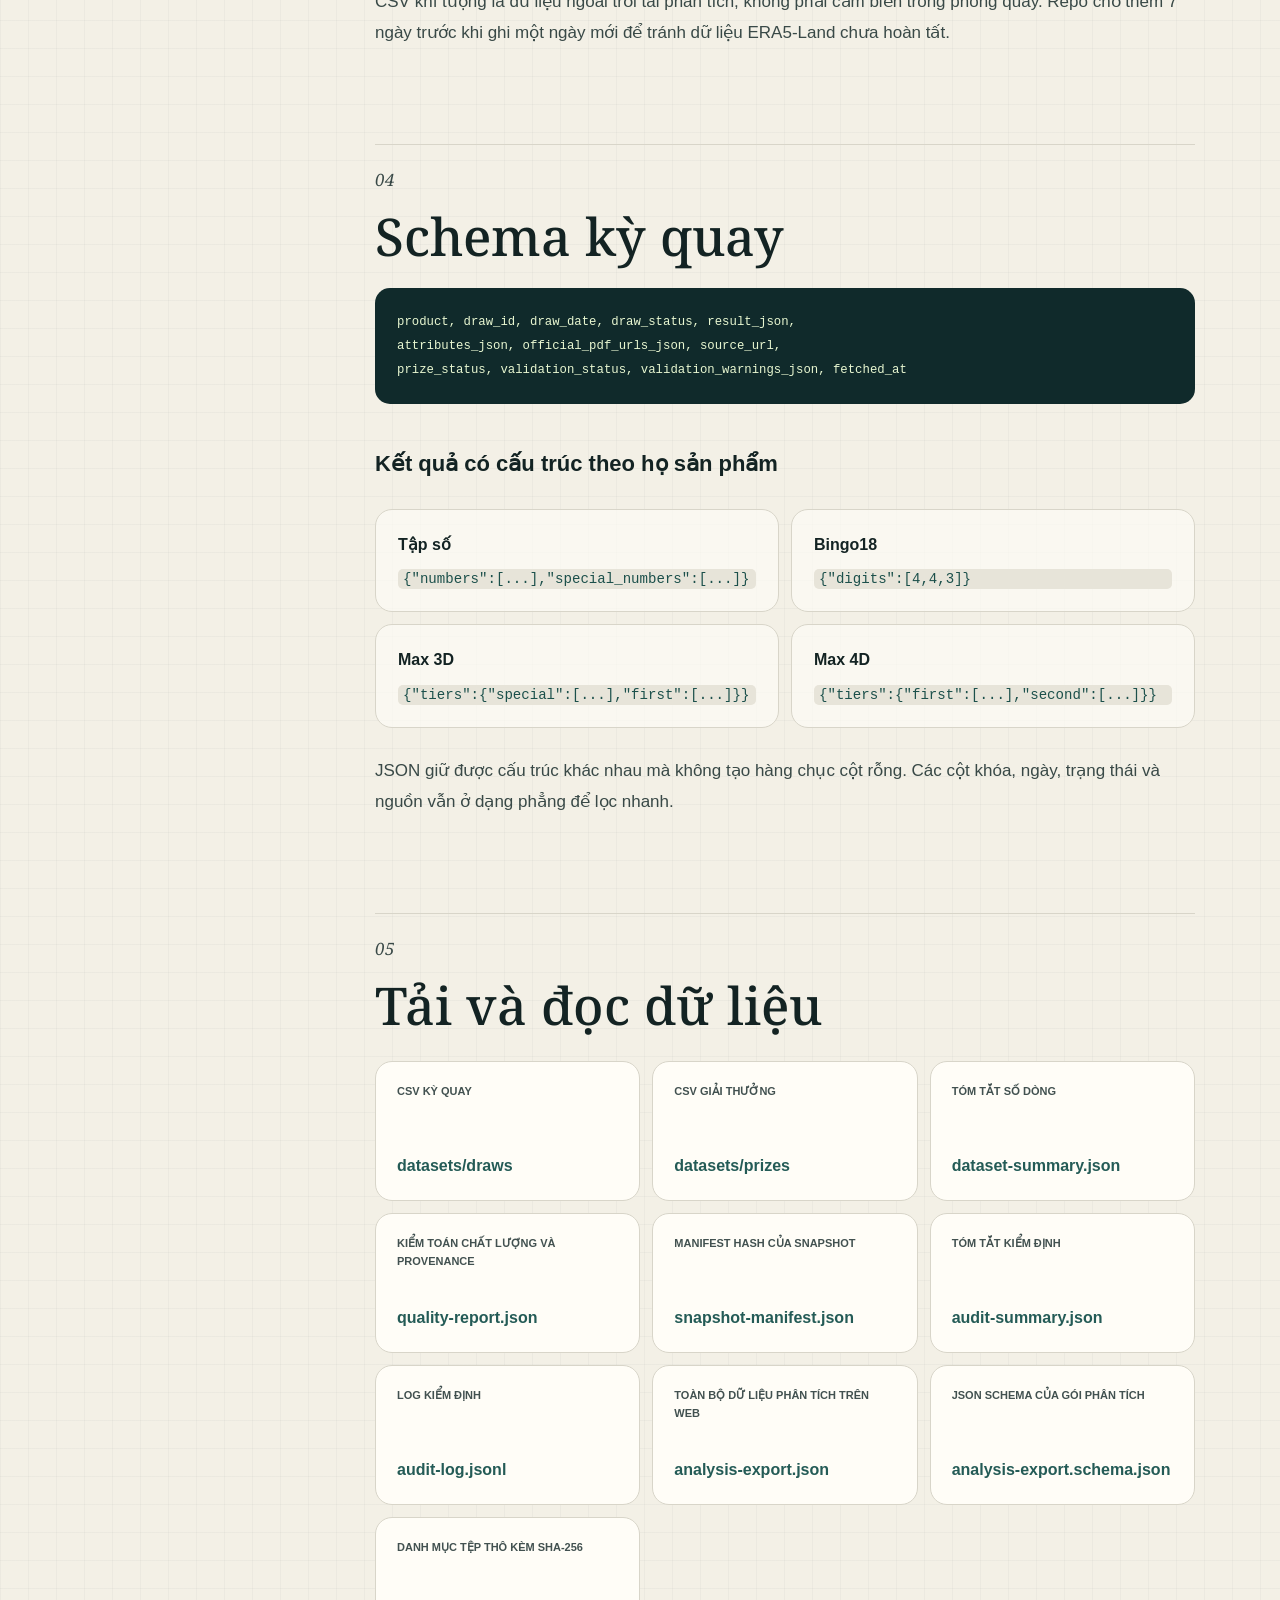
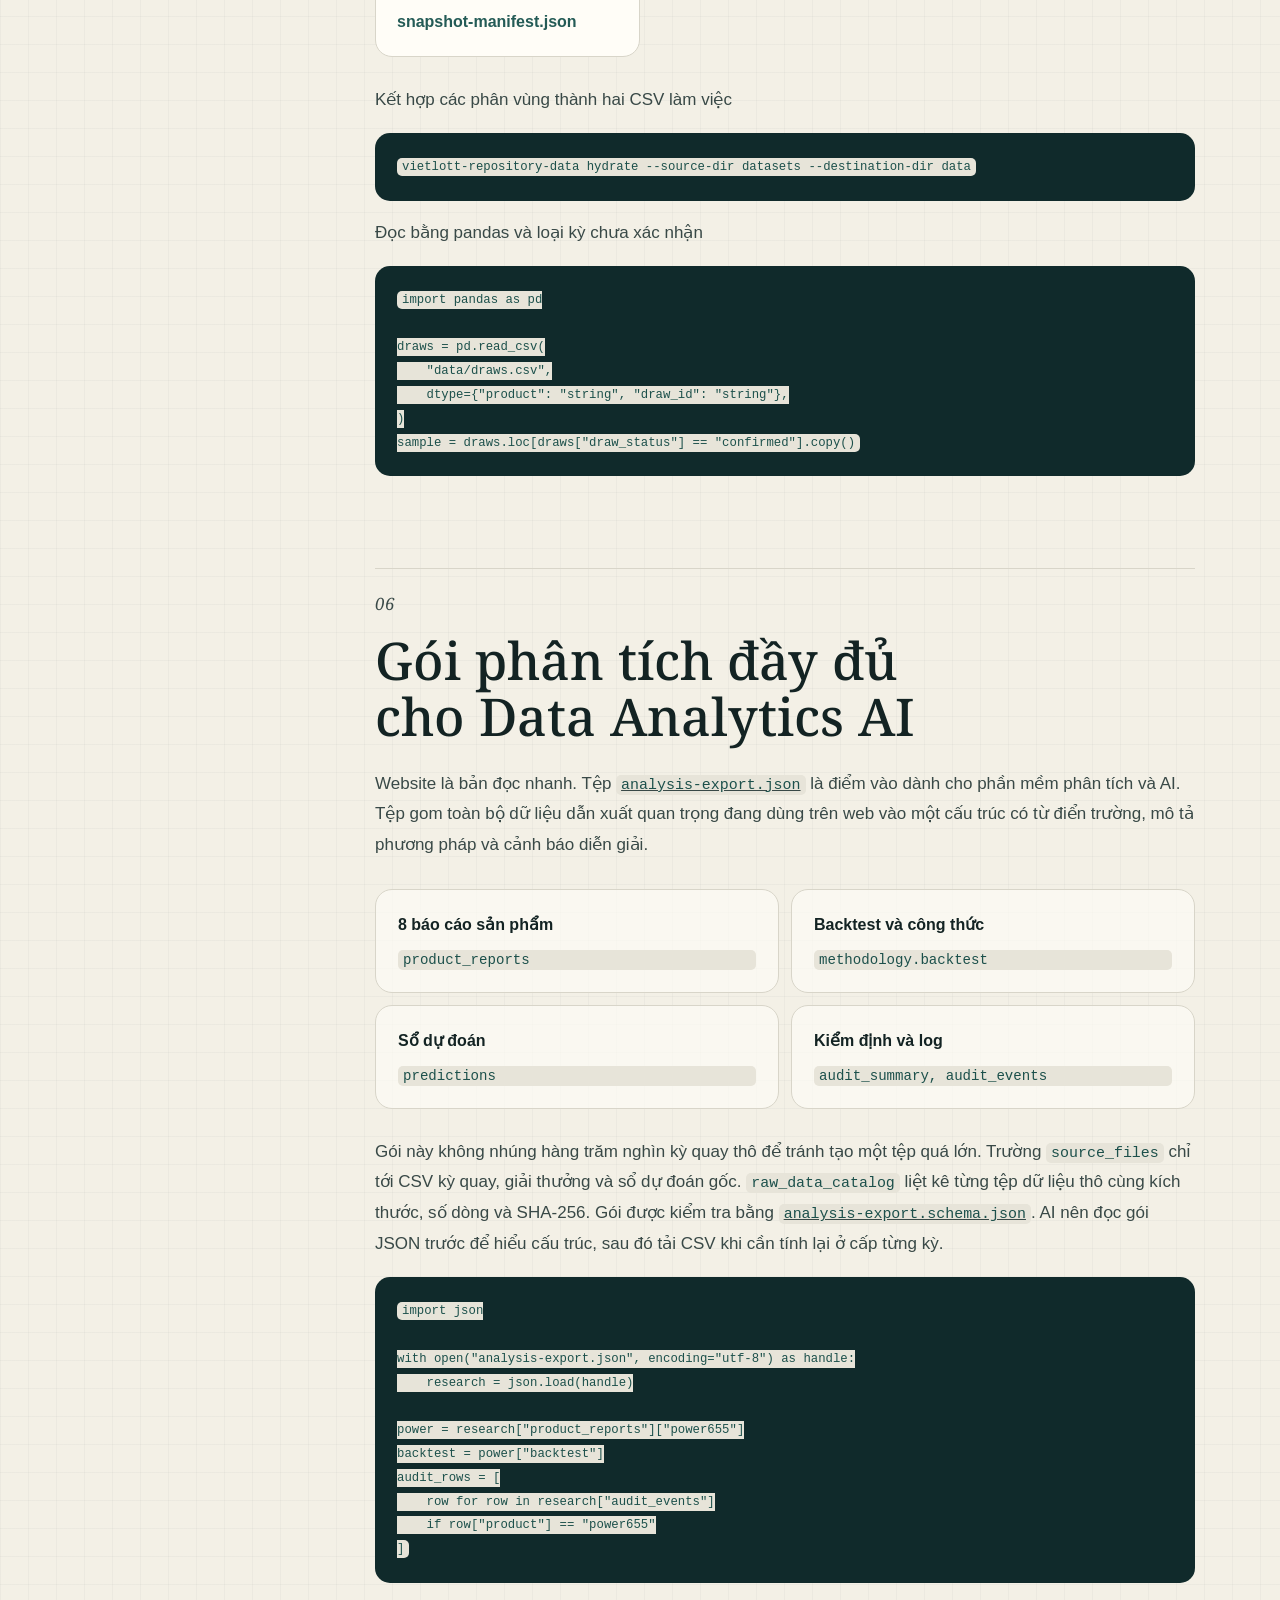
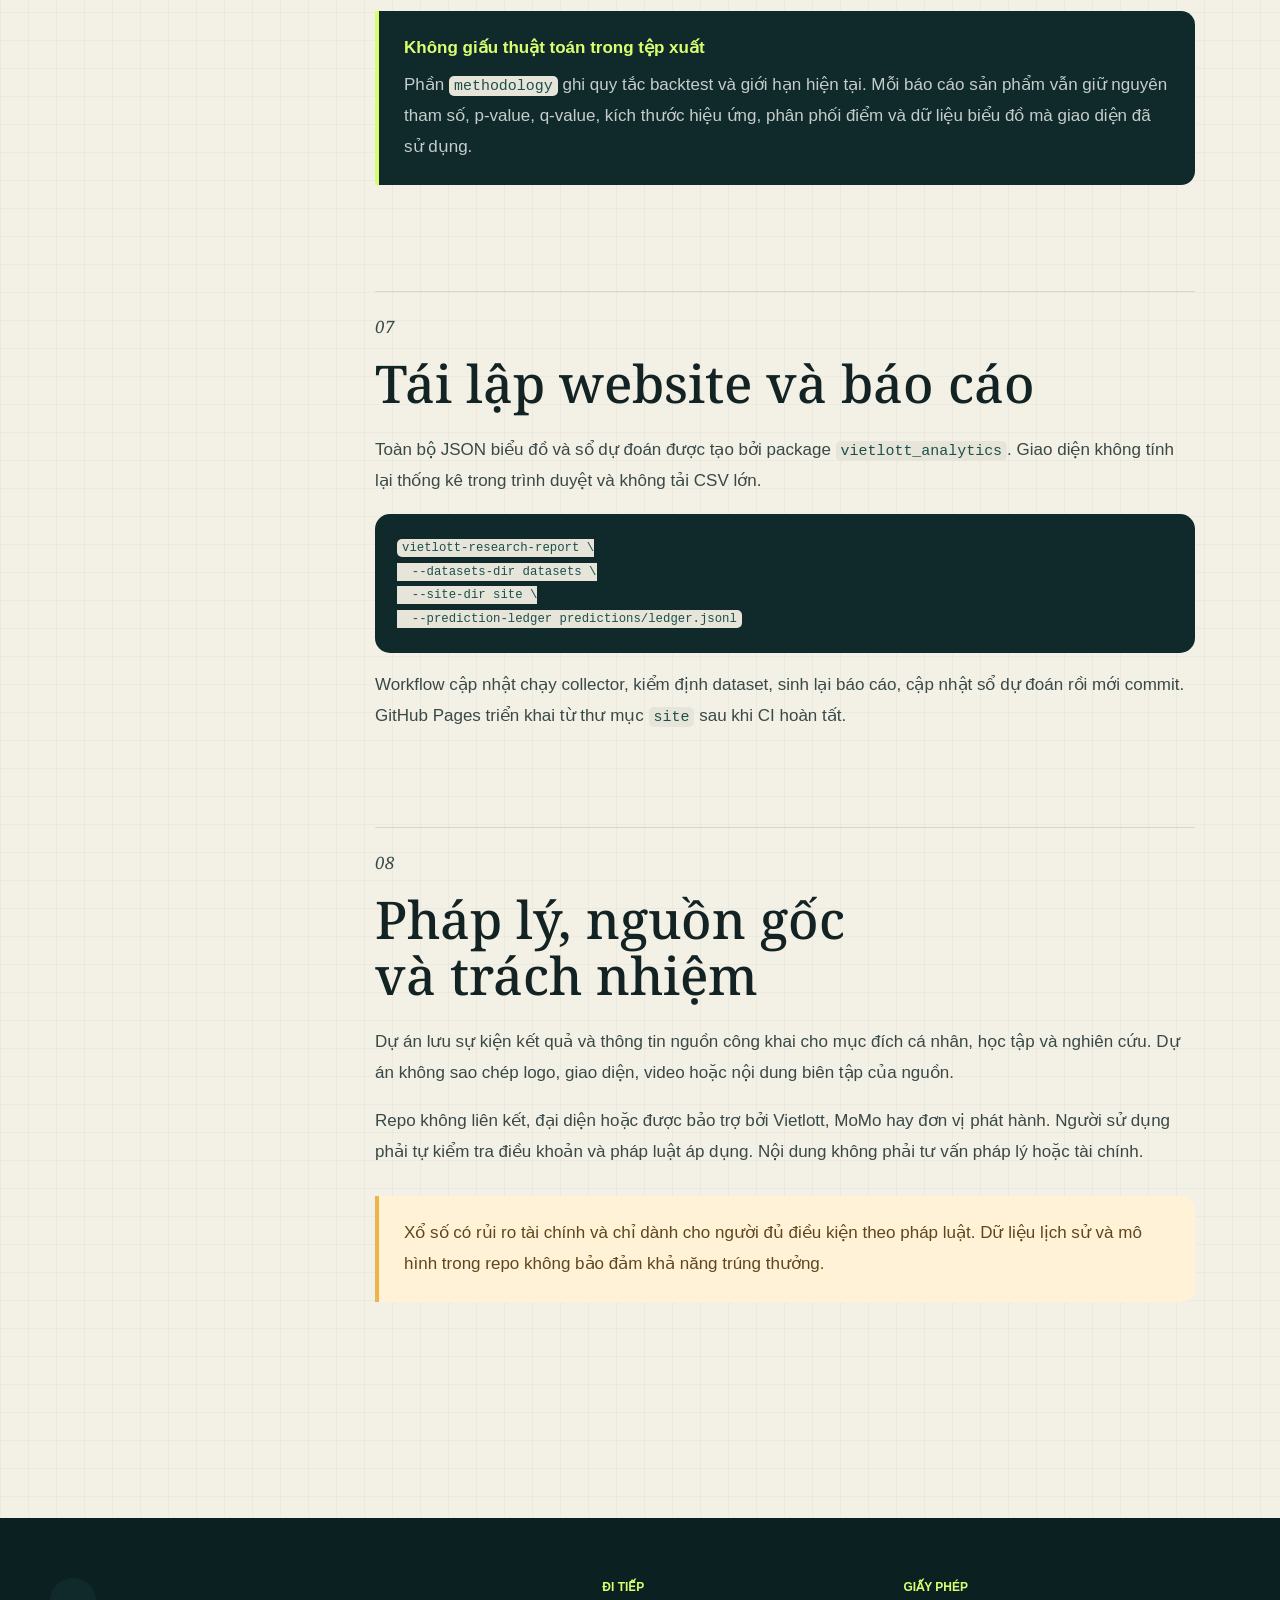
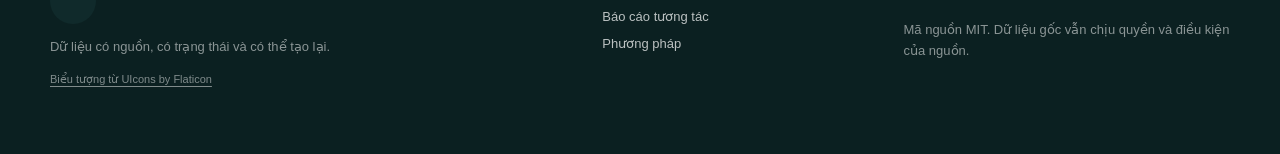
==== commit dcbfc01f: "merge: hợp nhất collector và prediction web" ====
--- a/site/du-lieu.html
+++ b/site/du-lieu.html
@@ -25,7 +25,7 @@
       <a href="index.html">Báo cáo</a>
       <a href="phuong-phap.html">Phương pháp</a>
       <a href="du-lieu.html" aria-current="page">Dữ liệu</a>
-      <a class="nav-github" href="https://github.com/NhanAZ-Data/vietlott-data-research">GitHub</a>
+      <a class="nav-github" href="https://github.com/NhanAZ-Data/vietlott-research">GitHub</a>
     </nav>
   </header>
 
@@ -150,19 +150,19 @@
           <p class="article-index">05</p>
           <h2>Tải và đọc dữ liệu</h2>
           <div class="download-grid">
-            <a href="https://github.com/NhanAZ-Data/vietlott-data-research/tree/main/datasets/draws">
+            <a href="https://github.com/NhanAZ-Data/vietlott-research/tree/main/datasets/draws">
               <span>CSV kỳ quay</span><strong>datasets/draws</strong>
             </a>
-            <a href="https://github.com/NhanAZ-Data/vietlott-data-research/tree/main/datasets/prizes">
+            <a href="https://github.com/NhanAZ-Data/vietlott-research/tree/main/datasets/prizes">
               <span>CSV giải thưởng</span><strong>datasets/prizes</strong>
             </a>
-            <a href="https://github.com/NhanAZ-Data/vietlott-data-research/blob/main/datasets/metadata/dataset-summary.json">
+            <a href="https://github.com/NhanAZ-Data/vietlott-research/blob/main/datasets/metadata/dataset-summary.json">
               <span>Tóm tắt số dòng</span><strong>dataset-summary.json</strong>
             </a>
-            <a href="https://github.com/NhanAZ-Data/vietlott-data-research/blob/main/datasets/metadata/quality-report.json">
+            <a href="https://github.com/NhanAZ-Data/vietlott-research/blob/main/datasets/metadata/quality-report.json">
               <span>Kiểm toán chất lượng và provenance</span><strong>quality-report.json</strong>
             </a>
-            <a href="https://github.com/NhanAZ-Data/vietlott-data-research/blob/main/datasets/metadata/snapshot-manifest.json">
+            <a href="https://github.com/NhanAZ-Data/vietlott-research/blob/main/datasets/metadata/snapshot-manifest.json">
               <span>Manifest hash của snapshot</span><strong>snapshot-manifest.json</strong>
             </a>
             <a href="data/audit-summary.json">
